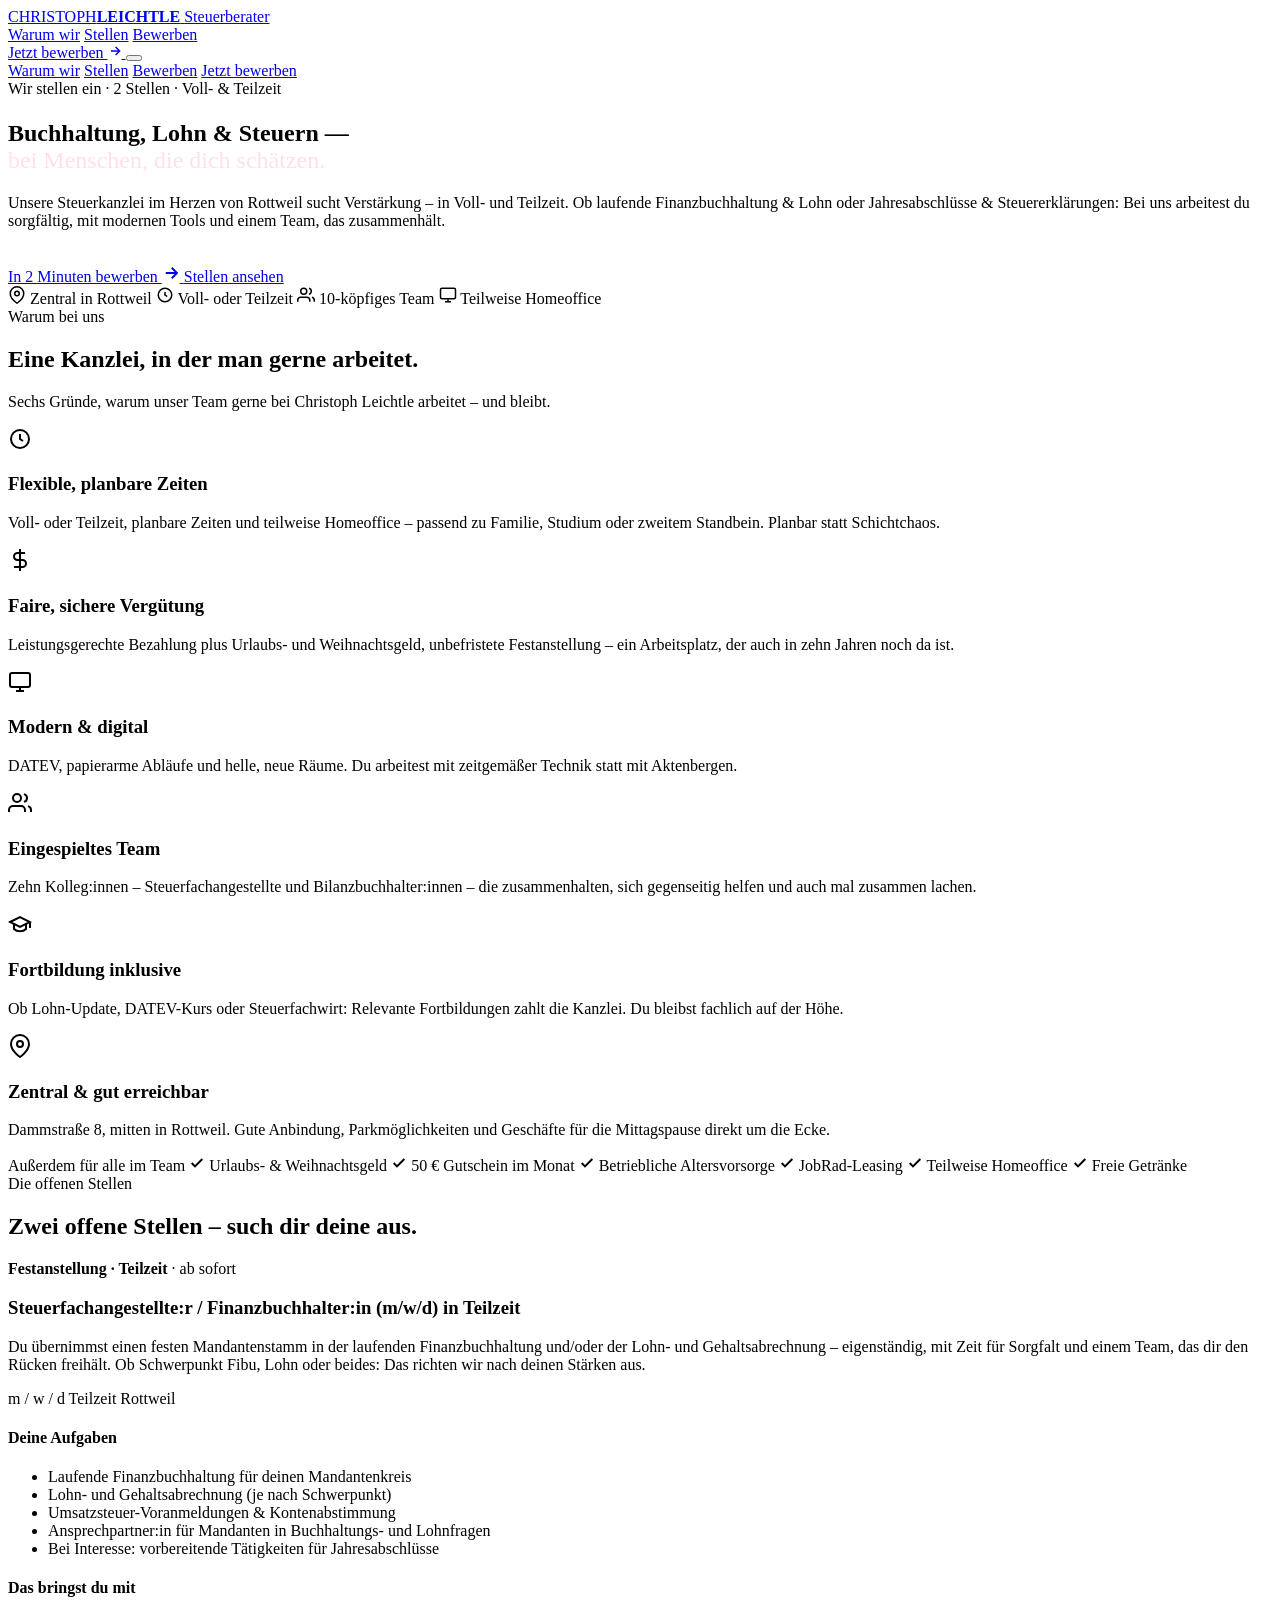
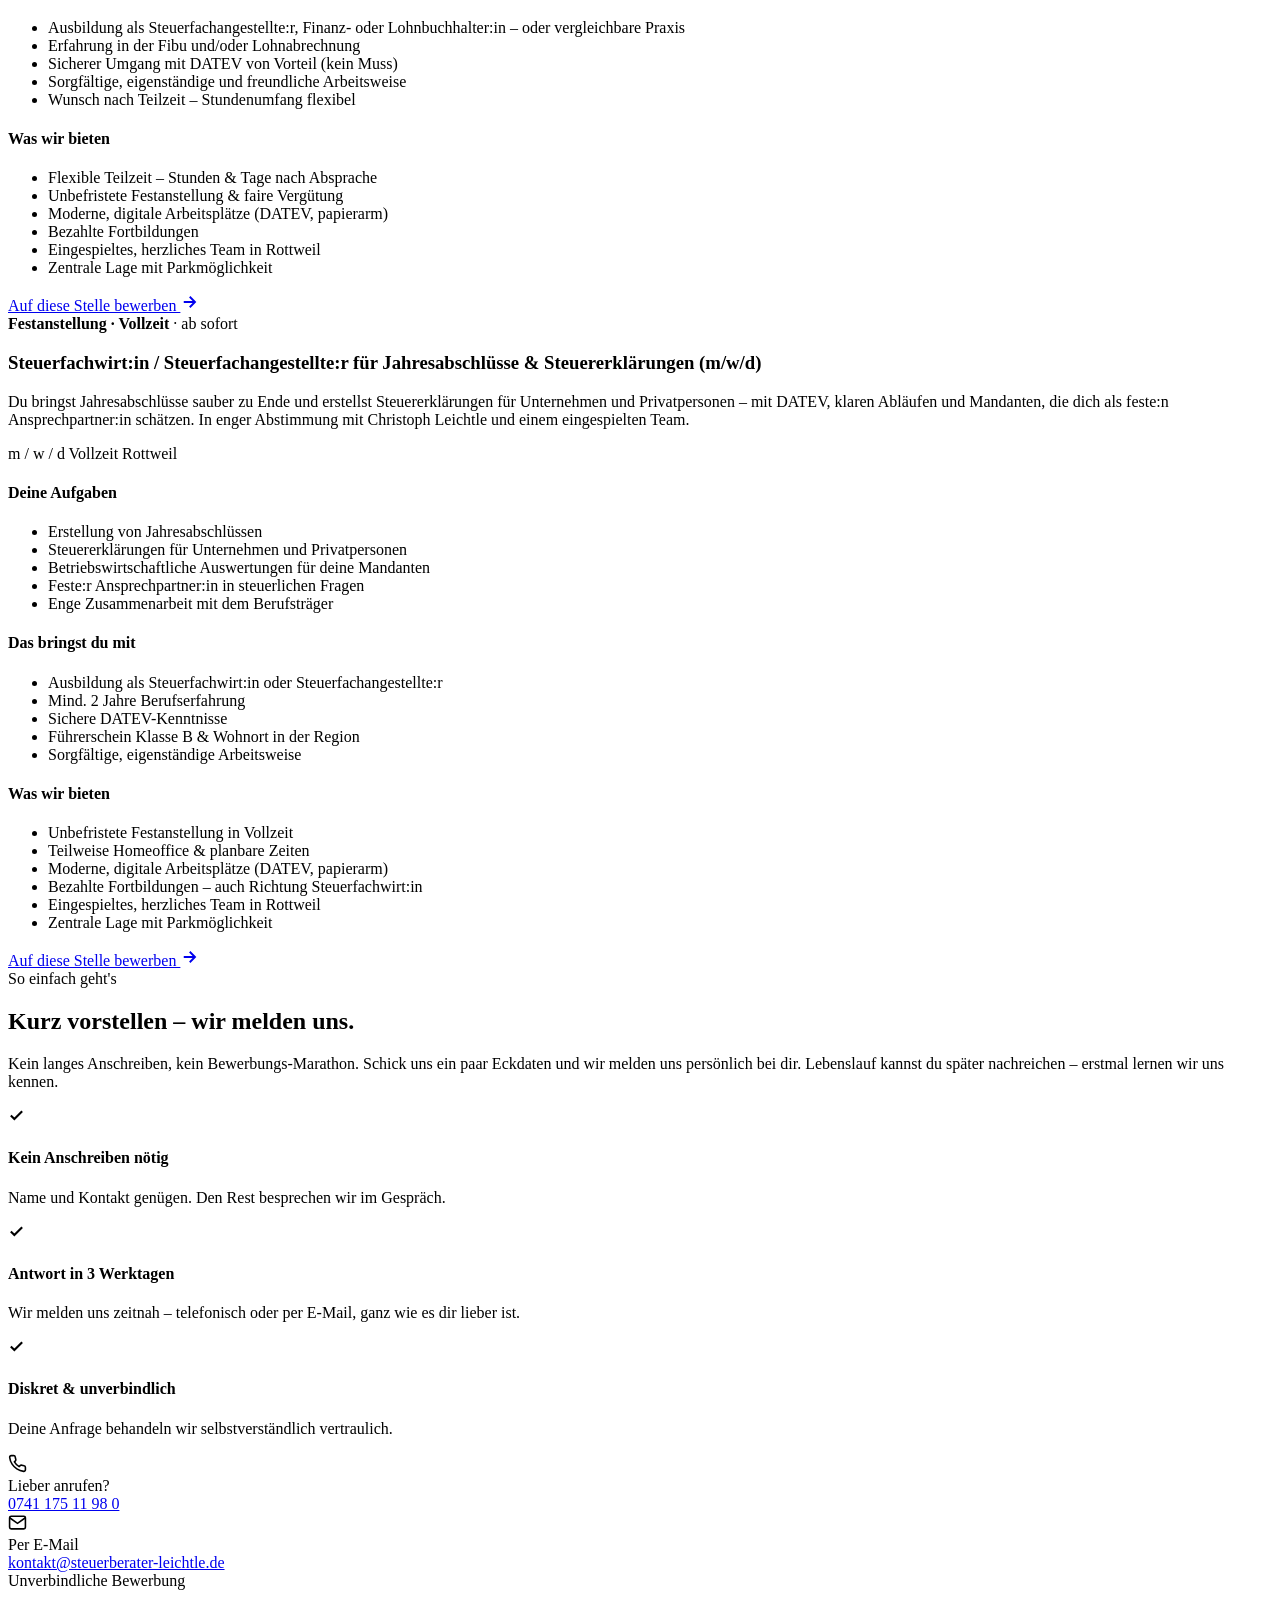
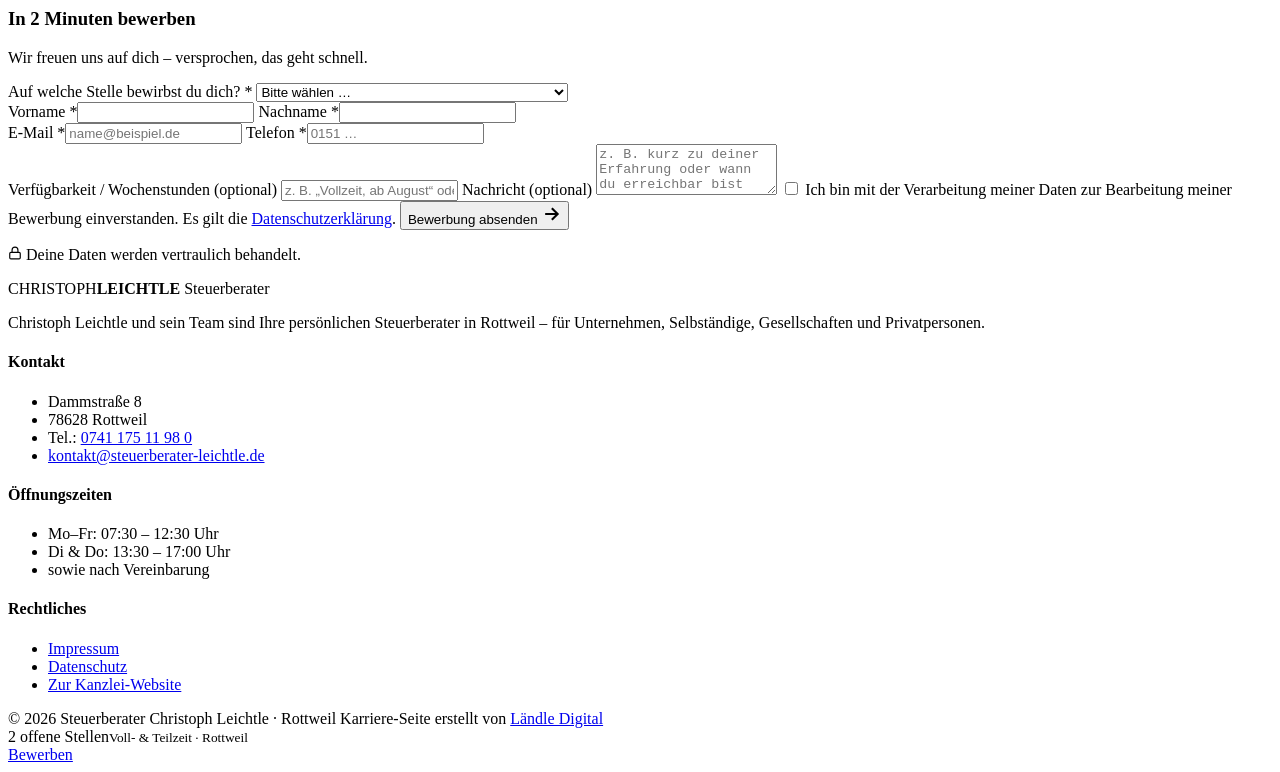
==== index.html @ 9c4b7408 "Add files via upload" ====
<!DOCTYPE html>
<html lang="de">
<head>
<meta charset="UTF-8" />
<meta name="viewport" content="width=device-width, initial-scale=1.0" />
<title>Karriere bei Steuerkanzlei Christoph Leichtle, Rottweil · 2 offene Stellen (m/w/d)</title>
<meta name="description" content="Steuerkanzlei Christoph Leichtle in Rottweil sucht Verstärkung: Finanzbuchhaltung &amp; Lohn (Teilzeit) sowie Steuerfachwirt:in für Jahresabschlüsse &amp; Steuererklärungen (Vollzeit). Modernes Team, faire Vergütung, teilweise Homeoffice. Jetzt in 2 Minuten bewerben." />
<!-- Paid-Traffic-Landingpage: nicht indexieren -->
<meta name="robots" content="noindex, follow" />

<!-- Social-Preview (für den Vorschau-Link in WhatsApp / Meta) -->
<meta property="og:type" content="website" />
<meta property="og:title" content="Karriere bei Steuerkanzlei Leichtle, Rottweil – 2 offene Stellen" />
<meta property="og:description" content="Buchhaltung & Lohn (Teilzeit) und Steuerfachwirt:in für Jahresabschlüsse & Steuererklärungen (Vollzeit). Modernes Team, faire Vergütung, teilw. Homeoffice." />
<meta property="og:image" content="assets/og.png" />
<meta name="twitter:card" content="summary_large_image" />

<link rel="preconnect" href="https://fonts.googleapis.com" />
<link rel="preconnect" href="https://fonts.gstatic.com" crossorigin />
<link href="https://fonts.googleapis.com/css2?family=Oswald:wght@300;400;500;600;700&family=Open+Sans:ital,wght@0,400;0,500;0,600;0,700;1,400&display=swap" rel="stylesheet" />
<link rel="stylesheet" href="css/style.css" />
<link rel="stylesheet" href="css/landing.css" />
</head>
<body data-tone="du">

<!-- ============================================================ TOPBAR ============================================================ -->
<header class="topbar">
  <div class="shell topbar__inner">
    <a href="#top" class="topbar__logo" aria-label="Steuerberater Christoph Leichtle – Startseite">
      <span class="wordmark">
        <span class="wordmark__name">CHRISTOPH<b>LEICHTLE</b></span>
        <span class="wordmark__sub">Steuerberater</span>
      </span>
    </a>
    <nav class="topbar__nav" aria-label="Hauptnavigation">
      <a href="#warum">Warum wir</a>
      <a href="#stellen">Stellen</a>
      <a href="#bewerbung">Bewerben</a>
    </nav>
    <a href="#bewerbung" class="btn btn--primary btn--sm topbar__cta">
      Jetzt bewerben
      <svg viewBox="0 0 24 24" width="14" height="14" fill="none" stroke="currentColor" stroke-width="2.5"><path d="M5 12h14M13 5l7 7-7 7"/></svg>
    </a>
    <button class="burger" id="burger" aria-label="Menü öffnen" aria-expanded="false"><span></span><span></span><span></span></button>
  </div>
  <div class="topbar__mobile" id="topbarMobile">
    <a href="#warum">Warum wir</a>
    <a href="#stellen">Stellen</a>
    <a href="#bewerbung">Bewerben</a>
    <a href="#bewerbung" class="btn btn--primary btn--block">Jetzt bewerben</a>
  </div>
</header>

<main id="top">

<!-- ============================================================ HERO ============================================================ -->
<section class="page-hero">
  <div class="shell page-hero__inner">
    <span class="pill"><span class="pill__dot"></span> Wir stellen ein · 2 Stellen · Voll- &amp; Teilzeit</span>
    <h1 style="margin-top:22px;">Buchhaltung, Lohn <span class="amp">&amp;</span> Steuern —<br/><em style="color:#ffe1e7; font-style:normal; font-weight:300;">bei Menschen, die dich schätzen.</em></h1>
    <p>
      Unsere Steuerkanzlei im Herzen von Rottweil sucht Verstärkung – in Voll- und Teilzeit.
      Ob laufende Finanzbuchhaltung &amp; Lohn oder Jahresabschlüsse &amp; Steuererklärungen:
      Bei uns arbeitest du sorgfältig, mit modernen Tools und einem Team, das zusammenhält.
    </p>
    <div class="hero__cta" style="justify-content:center; margin-top:34px;">
      <a href="#bewerbung" class="btn btn--primary btn--lg">
        In 2 Minuten bewerben
        <svg viewBox="0 0 24 24" width="18" height="18" fill="none" stroke="currentColor" stroke-width="2.5"><path d="M5 12h14M13 5l7 7-7 7"/></svg>
      </a>
      <a href="#stellen" class="btn btn--ghost btn--lg">Stellen ansehen</a>
    </div>

    <div class="trust-strip">
      <span class="trust-strip__item">
        <svg viewBox="0 0 24 24" width="18" height="18" fill="none" stroke="currentColor" stroke-width="2"><path d="M21 10c0 7-9 13-9 13s-9-6-9-13a9 9 0 0 1 18 0z"/><circle cx="12" cy="10" r="3"/></svg>
        Zentral in Rottweil
      </span>
      <span class="trust-strip__item">
        <svg viewBox="0 0 24 24" width="18" height="18" fill="none" stroke="currentColor" stroke-width="2"><path d="M12 8v4l3 2"/><circle cx="12" cy="12" r="9"/></svg>
        Voll- oder Teilzeit
      </span>
      <span class="trust-strip__item">
        <svg viewBox="0 0 24 24" width="18" height="18" fill="none" stroke="currentColor" stroke-width="2"><path d="M17 21v-2a4 4 0 0 0-4-4H5a4 4 0 0 0-4 4v2"/><circle cx="9" cy="7" r="4"/><path d="M23 21v-2a4 4 0 0 0-3-3.87M16 3.13a4 4 0 0 1 0 7.75"/></svg>
        10-köpfiges Team
      </span>
      <span class="trust-strip__item">
        <svg viewBox="0 0 24 24" width="18" height="18" fill="none" stroke="currentColor" stroke-width="2"><rect x="2" y="3" width="20" height="14" rx="2"/><path d="M8 21h8M12 17v4"/></svg>
        Teilweise Homeoffice
      </span>
    </div>
  </div>
</section>

<!-- ============================================================ WARUM BEI UNS ============================================================ -->
<section class="section section--soft" id="warum">
  <div class="shell">
    <div class="section-head">
      <span class="eyebrow eyebrow--center">Warum bei uns</span>
      <h2>Eine Kanzlei, in der man gerne arbeitet.</h2>
      <p>Sechs Gründe, warum unser Team gerne bei Christoph Leichtle arbeitet – und bleibt.</p>
    </div>

    <div class="benefits">
      <div class="benefit">
        <div class="benefit__icon"><svg viewBox="0 0 24 24" width="24" height="24" fill="none" stroke="currentColor" stroke-width="2"><circle cx="12" cy="12" r="9"/><path d="M12 7v5l3 2"/></svg></div>
        <h3>Flexible, planbare Zeiten</h3>
        <p>Voll- oder Teilzeit, planbare Zeiten und teilweise Homeoffice – passend zu Familie, Studium oder zweitem Standbein. Planbar statt Schichtchaos.</p>
      </div>
      <div class="benefit">
        <div class="benefit__icon"><svg viewBox="0 0 24 24" width="24" height="24" fill="none" stroke="currentColor" stroke-width="2"><path d="M12 1v22M17 5H9.5a3.5 3.5 0 0 0 0 7h5a3.5 3.5 0 0 1 0 7H6"/></svg></div>
        <h3>Faire, sichere Vergütung</h3>
        <p>Leistungsgerechte Bezahlung plus Urlaubs- und Weihnachtsgeld, unbefristete Festanstellung – ein Arbeitsplatz, der auch in zehn Jahren noch da ist.</p>
      </div>
      <div class="benefit">
        <div class="benefit__icon"><svg viewBox="0 0 24 24" width="24" height="24" fill="none" stroke="currentColor" stroke-width="2"><rect x="2" y="3" width="20" height="14" rx="2"/><path d="M8 21h8M12 17v4"/></svg></div>
        <h3>Modern <span class="amp">&amp;</span> digital</h3>
        <p>DATEV, papierarme Abläufe und helle, neue Räume. Du arbeitest mit zeitgemäßer Technik statt mit Aktenbergen.</p>
      </div>
      <div class="benefit">
        <div class="benefit__icon"><svg viewBox="0 0 24 24" width="24" height="24" fill="none" stroke="currentColor" stroke-width="2"><path d="M17 21v-2a4 4 0 0 0-4-4H5a4 4 0 0 0-4 4v2"/><circle cx="9" cy="7" r="4"/><path d="M23 21v-2a4 4 0 0 0-3-3.87M16 3.13a4 4 0 0 1 0 7.75"/></svg></div>
        <h3>Eingespieltes Team</h3>
        <p>Zehn Kolleg:innen – Steuerfachangestellte und Bilanzbuchhalter:innen – die zusammenhalten, sich gegenseitig helfen und auch mal zusammen lachen.</p>
      </div>
      <div class="benefit">
        <div class="benefit__icon"><svg viewBox="0 0 24 24" width="24" height="24" fill="none" stroke="currentColor" stroke-width="2"><path d="M22 10v6M2 10l10-5 10 5-10 5z"/><path d="M6 12v5c3 3 9 3 12 0v-5"/></svg></div>
        <h3>Fortbildung inklusive</h3>
        <p>Ob Lohn-Update, DATEV-Kurs oder Steuerfachwirt: Relevante Fortbildungen zahlt die Kanzlei. Du bleibst fachlich auf der Höhe.</p>
      </div>
      <div class="benefit">
        <div class="benefit__icon"><svg viewBox="0 0 24 24" width="24" height="24" fill="none" stroke="currentColor" stroke-width="2"><path d="M21 10c0 7-9 13-9 13s-9-6-9-13a9 9 0 0 1 18 0z"/><circle cx="12" cy="10" r="3"/></svg></div>
        <h3>Zentral <span class="amp">&amp;</span> gut erreichbar</h3>
        <p>Dammstraße 8, mitten in Rottweil. Gute Anbindung, Parkmöglichkeiten und Geschäfte für die Mittagspause direkt um die Ecke.</p>
      </div>
    </div>

    <div class="perks">
      <span class="perks__title">Außerdem für alle im Team</span>
      <span class="perk"><svg viewBox="0 0 24 24" width="16" height="16" fill="none" stroke="currentColor" stroke-width="3"><path d="M20 6 9 17l-5-5"/></svg> Urlaubs- &amp; Weihnachtsgeld</span>
      <span class="perk"><svg viewBox="0 0 24 24" width="16" height="16" fill="none" stroke="currentColor" stroke-width="3"><path d="M20 6 9 17l-5-5"/></svg> 50 € Gutschein im Monat</span>
      <span class="perk"><svg viewBox="0 0 24 24" width="16" height="16" fill="none" stroke="currentColor" stroke-width="3"><path d="M20 6 9 17l-5-5"/></svg> Betriebliche Altersvorsorge</span>
      <span class="perk"><svg viewBox="0 0 24 24" width="16" height="16" fill="none" stroke="currentColor" stroke-width="3"><path d="M20 6 9 17l-5-5"/></svg> JobRad-Leasing</span>
      <span class="perk"><svg viewBox="0 0 24 24" width="16" height="16" fill="none" stroke="currentColor" stroke-width="3"><path d="M20 6 9 17l-5-5"/></svg> Teilweise Homeoffice</span>
      <span class="perk"><svg viewBox="0 0 24 24" width="16" height="16" fill="none" stroke="currentColor" stroke-width="3"><path d="M20 6 9 17l-5-5"/></svg> Freie Getränke</span>
    </div>
  </div>
</section>

<!-- ============================================================ DIE STELLEN ============================================================ -->
<section class="section" id="stellen">
  <div class="shell">
    <div class="section-head">
      <span class="eyebrow eyebrow--center">Die offenen Stellen</span>
      <h2>Zwei offene Stellen – such dir deine aus.</h2>
    </div>

    <!-- Stelle 1: Teilzeit Buchhaltung / Lohn -->
    <article class="job-detail" id="stelle-buchhaltung">
      <div class="job-detail__head">
        <div>
          <span class="job-detail__type"><strong>Festanstellung · Teilzeit</strong> · ab sofort</span>
          <h3>Steuerfachangestellte:r / Finanzbuchhalter:in (m/w/d) in Teilzeit</h3>
          <p class="job-detail__lead">
            Du übernimmst einen festen Mandantenstamm in der laufenden Finanzbuchhaltung
            und/oder der Lohn- und Gehaltsabrechnung – eigenständig, mit Zeit für Sorgfalt
            und einem Team, das dir den Rücken freihält. Ob Schwerpunkt Fibu, Lohn oder
            beides: Das richten wir nach deinen Stärken aus.
          </p>
        </div>
        <div class="job-detail__meta">
          <span class="job-detail__tag">m / w / d</span>
          <span class="job-detail__tag">Teilzeit</span>
          <span class="job-detail__tag">Rottweil</span>
        </div>
      </div>

      <div class="job-detail__grid">
        <div class="job-detail__col">
          <h4>Deine Aufgaben</h4>
          <ul class="job-detail__list">
            <li>Laufende Finanzbuchhaltung für deinen Mandantenkreis</li>
            <li>Lohn- und Gehaltsabrechnung (je nach Schwerpunkt)</li>
            <li>Umsatzsteuer-Voranmeldungen &amp; Kontenabstimmung</li>
            <li>Ansprechpartner:in für Mandanten in Buchhaltungs- und Lohnfragen</li>
            <li>Bei Interesse: vorbereitende Tätigkeiten für Jahresabschlüsse</li>
          </ul>
        </div>
        <div class="job-detail__col">
          <h4>Das bringst du mit</h4>
          <ul class="job-detail__list">
            <li>Ausbildung als Steuerfachangestellte:r, Finanz- oder Lohnbuchhalter:in – oder vergleichbare Praxis</li>
            <li>Erfahrung in der Fibu und/oder Lohnabrechnung</li>
            <li>Sicherer Umgang mit DATEV von Vorteil (kein Muss)</li>
            <li>Sorgfältige, eigenständige und freundliche Arbeitsweise</li>
            <li>Wunsch nach Teilzeit – Stundenumfang flexibel</li>
          </ul>
        </div>
        <div class="job-detail__col">
          <h4>Was wir bieten</h4>
          <ul class="job-detail__list">
            <li>Flexible Teilzeit – Stunden &amp; Tage nach Absprache</li>
            <li>Unbefristete Festanstellung &amp; faire Vergütung</li>
            <li>Moderne, digitale Arbeitsplätze (DATEV, papierarm)</li>
            <li>Bezahlte Fortbildungen</li>
            <li>Eingespieltes, herzliches Team in Rottweil</li>
            <li>Zentrale Lage mit Parkmöglichkeit</li>
          </ul>
        </div>
      </div>

      <a href="#bewerbung" class="btn btn--primary btn--lg job-detail__cta" data-prefill-stelle="Finanzbuchhaltung &amp; Lohn (Teilzeit)">
        Auf diese Stelle bewerben
        <svg viewBox="0 0 24 24" width="18" height="18" fill="none" stroke="currentColor" stroke-width="2.5"><path d="M5 12h14M13 5l7 7-7 7"/></svg>
      </a>
    </article>

    <!-- Stelle 2: Vollzeit Jahresabschlüsse / Steuererklärungen -->
    <article class="job-detail" id="stelle-steuerfachwirt">
      <div class="job-detail__head">
        <div>
          <span class="job-detail__type"><strong>Festanstellung · Vollzeit</strong> · ab sofort</span>
          <h3>Steuerfachwirt:in / Steuerfachangestellte:r für Jahresabschlüsse <span class="amp">&amp;</span> Steuererklärungen (m/w/d)</h3>
          <p class="job-detail__lead">
            Du bringst Jahresabschlüsse sauber zu Ende und erstellst Steuererklärungen für
            Unternehmen und Privatpersonen – mit DATEV, klaren Abläufen und Mandanten, die
            dich als feste:n Ansprechpartner:in schätzen. In enger Abstimmung mit Christoph
            Leichtle und einem eingespielten Team.
          </p>
        </div>
        <div class="job-detail__meta">
          <span class="job-detail__tag">m / w / d</span>
          <span class="job-detail__tag">Vollzeit</span>
          <span class="job-detail__tag">Rottweil</span>
        </div>
      </div>

      <div class="job-detail__grid">
        <div class="job-detail__col">
          <h4>Deine Aufgaben</h4>
          <ul class="job-detail__list">
            <li>Erstellung von Jahresabschlüssen</li>
            <li>Steuererklärungen für Unternehmen und Privatpersonen</li>
            <li>Betriebswirtschaftliche Auswertungen für deine Mandanten</li>
            <li>Feste:r Ansprechpartner:in in steuerlichen Fragen</li>
            <li>Enge Zusammenarbeit mit dem Berufsträger</li>
          </ul>
        </div>
        <div class="job-detail__col">
          <h4>Das bringst du mit</h4>
          <ul class="job-detail__list">
            <li>Ausbildung als Steuerfachwirt:in oder Steuerfachangestellte:r</li>
            <li>Mind. 2 Jahre Berufserfahrung</li>
            <li>Sichere DATEV-Kenntnisse</li>
            <li>Führerschein Klasse B &amp; Wohnort in der Region</li>
            <li>Sorgfältige, eigenständige Arbeitsweise</li>
          </ul>
        </div>
        <div class="job-detail__col">
          <h4>Was wir bieten</h4>
          <ul class="job-detail__list">
            <li>Unbefristete Festanstellung in Vollzeit</li>
            <li>Teilweise Homeoffice &amp; planbare Zeiten</li>
            <li>Moderne, digitale Arbeitsplätze (DATEV, papierarm)</li>
            <li>Bezahlte Fortbildungen – auch Richtung Steuerfachwirt:in</li>
            <li>Eingespieltes, herzliches Team in Rottweil</li>
            <li>Zentrale Lage mit Parkmöglichkeit</li>
          </ul>
        </div>
      </div>

      <a href="#bewerbung" class="btn btn--primary btn--lg job-detail__cta" data-prefill-stelle="Jahresabschlüsse &amp; Steuererklärungen (Vollzeit)">
        Auf diese Stelle bewerben
        <svg viewBox="0 0 24 24" width="18" height="18" fill="none" stroke="currentColor" stroke-width="2.5"><path d="M5 12h14M13 5l7 7-7 7"/></svg>
      </a>
    </article>
  </div>
</section>

<!-- ============================================================ BEWERBUNG ============================================================ -->
<section class="section section--soft" id="bewerbung">
  <div class="shell">
    <div class="appform-wrap">

      <!-- Intro / Reassurance -->
      <div class="appform-intro">
        <span class="eyebrow">So einfach geht's</span>
        <h2>Kurz vorstellen – wir melden uns.</h2>
        <p>
          Kein langes Anschreiben, kein Bewerbungs-Marathon. Schick uns ein paar Eckdaten
          und wir melden uns persönlich bei dir. Lebenslauf kannst du später nachreichen –
          erstmal lernen wir uns kennen.
        </p>

        <div class="appform-points">
          <div class="appform-point">
            <span class="appform-point__check"><svg viewBox="0 0 24 24" width="17" height="17" fill="none" stroke="currentColor" stroke-width="3"><path d="M20 6 9 17l-5-5"/></svg></span>
            <div><h4>Kein Anschreiben nötig</h4><p>Name und Kontakt genügen. Den Rest besprechen wir im Gespräch.</p></div>
          </div>
          <div class="appform-point">
            <span class="appform-point__check"><svg viewBox="0 0 24 24" width="17" height="17" fill="none" stroke="currentColor" stroke-width="3"><path d="M20 6 9 17l-5-5"/></svg></span>
            <div><h4>Antwort in 3 Werktagen</h4><p>Wir melden uns zeitnah – telefonisch oder per E-Mail, ganz wie es dir lieber ist.</p></div>
          </div>
          <div class="appform-point">
            <span class="appform-point__check"><svg viewBox="0 0 24 24" width="17" height="17" fill="none" stroke="currentColor" stroke-width="3"><path d="M20 6 9 17l-5-5"/></svg></span>
            <div><h4>Diskret &amp; unverbindlich</h4><p>Deine Anfrage behandeln wir selbstverständlich vertraulich.</p></div>
          </div>
        </div>

        <div class="appform-alt">
          <div class="appform-alt__item">
            <span class="appform-alt__icon"><svg viewBox="0 0 24 24" width="19" height="19" fill="none" stroke="currentColor" stroke-width="2"><path d="M22 16.92v3a2 2 0 0 1-2.18 2 19.79 19.79 0 0 1-8.63-3.07 19.5 19.5 0 0 1-6-6 19.79 19.79 0 0 1-3.07-8.67A2 2 0 0 1 4.11 2h3a2 2 0 0 1 2 1.72 12.84 12.84 0 0 0 .7 2.81 2 2 0 0 1-.45 2.11L8.09 9.91a16 16 0 0 0 6 6l1.27-1.27a2 2 0 0 1 2.11-.45 12.84 12.84 0 0 0 2.81.7A2 2 0 0 1 22 16.92z"/></svg></span>
            <div><div class="appform-alt__label">Lieber anrufen?</div><div class="appform-alt__value"><a href="tel:+4974117511980">0741 175 11 98 0</a></div></div>
          </div>
          <div class="appform-alt__item">
            <span class="appform-alt__icon"><svg viewBox="0 0 24 24" width="19" height="19" fill="none" stroke="currentColor" stroke-width="2"><path d="M4 4h16c1.1 0 2 .9 2 2v12c0 1.1-.9 2-2 2H4c-1.1 0-2-.9-2-2V6c0-1.1.9-2 2-2z"/><polyline points="22,6 12,13 2,6"/></svg></span>
            <div><div class="appform-alt__label">Per E-Mail</div><div class="appform-alt__value"><a href="mailto:kontakt@steuerberater-leichtle.de?subject=Bewerbung%20Steuerkanzlei%20Leichtle">kontakt@steuerberater-leichtle.de</a></div></div>
          </div>
        </div>
      </div>

      <!-- Formular -->
      <form class="appform" id="bewerbungForm" novalidate>
        <input type="hidden" name="subject" value="Neue Bewerbung – Steuerkanzlei Leichtle (Karriere-Landingpage)" />
        <input type="hidden" name="from_name" value="Karriere-Landingpage Steuerberater Leichtle" />
        <input type="checkbox" name="botcheck" style="display:none" tabindex="-1" autocomplete="off" />

        <span class="appform__badge"><span class="badge__dot"></span> Unverbindliche Bewerbung</span>
        <h3 class="appform__title">In 2 Minuten bewerben</h3>
        <p class="appform__sub">Wir freuen uns auf dich – versprochen, das geht schnell.</p>

        <label class="field">
          <span>Auf welche Stelle bewirbst du dich? *</span>
          <select name="stelle" required>
            <option value="" selected disabled>Bitte wählen …</option>
            <option value="Finanzbuchhaltung &amp; Lohn (Teilzeit)">Finanzbuchhaltung &amp; Lohn – Teilzeit</option>
            <option value="Jahresabschlüsse &amp; Steuererklärungen (Vollzeit)">Jahresabschlüsse &amp; Steuererklärungen – Vollzeit</option>
            <option value="Beide / noch unsicher">Beide / noch unsicher</option>
          </select>
        </label>

        <div class="appform__row">
          <label class="field"><span>Vorname *</span><input type="text" name="vorname" required autocomplete="given-name" /></label>
          <label class="field"><span>Nachname *</span><input type="text" name="nachname" required autocomplete="family-name" /></label>
        </div>

        <div class="appform__row">
          <label class="field"><span>E-Mail *</span><input type="email" name="email" required autocomplete="email" placeholder="name@beispiel.de" /></label>
          <label class="field"><span>Telefon *</span><input type="tel" name="telefon" required autocomplete="tel" placeholder="0151 …" /></label>
        </div>

        <label class="field">
          <span>Verfügbarkeit / Wochenstunden (optional)</span>
          <input type="text" name="verfuegbarkeit" placeholder="z. B. „Vollzeit, ab August“ oder „Teilzeit, ca. 25 Std“" />
        </label>

        <label class="field">
          <span>Nachricht (optional)</span>
          <textarea name="nachricht" rows="3" placeholder="z. B. kurz zu deiner Erfahrung oder wann du erreichbar bist"></textarea>
        </label>

        <label class="consent">
          <input type="checkbox" name="datenschutz" required />
          <span>Ich bin mit der Verarbeitung meiner Daten zur Bearbeitung meiner Bewerbung einverstanden. Es gilt die <a href="https://www.steuerberater-leichtle.de/datenschutz" target="_blank" rel="noopener">Datenschutzerklärung</a>.</span>
        </label>

        <button type="submit" class="btn btn--primary btn--lg btn--block">
          Bewerbung absenden
          <svg viewBox="0 0 24 24" width="20" height="20" fill="none" stroke="currentColor" stroke-width="2.5"><path d="M5 12h14M13 5l7 7-7 7"/></svg>
        </button>
        <p class="appform__note">
          <svg viewBox="0 0 24 24" width="14" height="14" fill="none" stroke="currentColor" stroke-width="2"><rect x="3" y="11" width="18" height="11" rx="2"/><path d="M7 11V7a5 5 0 0 1 10 0v4"/></svg>
          Deine Daten werden vertraulich behandelt.
        </p>
      </form>

    </div>
  </div>
</section>

</main>

<!-- ============================================================ FOOTER ============================================================ -->
<footer class="footer">
  <div class="shell">
    <div class="footer__grid">
      <div class="footer__brand">
        <span class="wordmark">
          <span class="wordmark__name">CHRISTOPH<b>LEICHTLE</b></span>
          <span class="wordmark__sub">Steuerberater</span>
        </span>
        <p>
          Christoph Leichtle und sein Team sind Ihre persönlichen Steuerberater in Rottweil –
          für Unternehmen, Selbständige, Gesellschaften und Privatpersonen.
        </p>
      </div>
      <div>
        <h4>Kontakt</h4>
        <ul>
          <li>Dammstraße 8</li>
          <li>78628 Rottweil</li>
          <li>Tel.: <a href="tel:+4974117511980">0741 175 11 98 0</a></li>
          <li><a href="mailto:kontakt@steuerberater-leichtle.de">kontakt@steuerberater-leichtle.de</a></li>
        </ul>
      </div>
      <div>
        <h4>Öffnungszeiten</h4>
        <ul>
          <li>Mo–Fr: 07:30 – 12:30 Uhr</li>
          <li>Di &amp; Do: 13:30 – 17:00 Uhr</li>
          <li>sowie nach Vereinbarung</li>
        </ul>
      </div>
      <div>
        <h4>Rechtliches</h4>
        <ul>
          <li><a href="https://www.steuerberater-leichtle.de/impressum" target="_blank" rel="noopener">Impressum</a></li>
          <li><a href="https://www.steuerberater-leichtle.de/datenschutz" target="_blank" rel="noopener">Datenschutz</a></li>
          <li><a href="https://www.steuerberater-leichtle.de" target="_blank" rel="noopener">Zur Kanzlei-Website</a></li>
        </ul>
      </div>
    </div>
    <div class="footer__bottom">
      <span>© <span id="year">2026</span> Steuerberater Christoph Leichtle · Rottweil</span>
      <span>Karriere-Seite erstellt von <a href="../../index.html">Ländle Digital</a></span>
    </div>
  </div>
</footer>

<!-- ============================================================ STICKY APPLY-BAR (mobil) ============================================================ -->
<div class="apply-bar">
  <div class="apply-bar__text">2 offene Stellen<small>Voll- &amp; Teilzeit · Rottweil</small></div>
  <a href="#bewerbung" class="btn btn--primary btn--sm">Bewerben</a>
</div>

<script>
  /* Mobile-Menü */
  const burger = document.getElementById('burger');
  const mobile = document.getElementById('topbarMobile');
  burger?.addEventListener('click', () => {
    const open = mobile.classList.toggle('is-open');
    burger.classList.toggle('is-open', open);
    burger.setAttribute('aria-expanded', open ? 'true' : 'false');
  });
  mobile?.querySelectorAll('a').forEach(a => a.addEventListener('click', () => {
    mobile.classList.remove('is-open'); burger.classList.remove('is-open');
    burger.setAttribute('aria-expanded', 'false');
  }));
  const y = document.getElementById('year'); if (y) y.textContent = new Date().getFullYear();

  /* Stellen-Vorauswahl: Klick auf „Auf diese Stelle bewerben" setzt das Dropdown vor */
  document.querySelectorAll('[data-prefill-stelle]').forEach(el => {
    el.addEventListener('click', () => {
      const sel = document.querySelector('#bewerbungForm select[name="stelle"]');
      if (!sel) return;
      const v = el.getAttribute('data-prefill-stelle');
      if ([...sel.options].some(o => o.value === v)) sel.value = v;
    });
  });

  /* Bewerbungsformular – Versand über Web3Forms (Empfänger im Web3Forms-Dashboard konfiguriert) */
  const WEB3FORMS_ACCESS_KEY = '2df05c94-c19f-46ed-a4c2-ea64cf4aa302';
  const form = document.getElementById('bewerbungForm');
  if (form) {
    form.addEventListener('submit', async (e) => {
      e.preventDefault();
      if (!form.checkValidity()) { form.reportValidity(); return; }
      const fd = new FormData(form);
      const data = Object.fromEntries(fd.entries());
      const btn = form.querySelector('button[type="submit"]');
      const original = btn.innerHTML;
      btn.disabled = true; btn.innerHTML = 'Wird gesendet …';
      fd.append('access_key', WEB3FORMS_ACCESS_KEY);
      fd.append('source', location.href);
      try {
        const res = await fetch('https://api.web3forms.com/submit', {
          method: 'POST', headers: { Accept: 'application/json' }, body: fd
        });
        const json = await res.json().catch(() => ({}));
        if (!res.ok || json.success === false) throw new Error(json.message || 'Submit failed');
        form.innerHTML = `
          <div class="appform__success">
            <div class="appform__success-icon">✓</div>
            <h3>Danke, ${escapeHtml(data.vorname)}!</h3>
            <p>Deine Bewerbung ist bei uns angekommen. Wir melden uns innerhalb von 3 Werktagen bei dir – unter <b>${escapeHtml(data.email)}</b> oder telefonisch.</p>
          </div>`;
        form.scrollIntoView({ behavior: 'smooth', block: 'center' });
      } catch (err) {
        btn.disabled = false; btn.innerHTML = original;
        alert('Beim Senden ist etwas schiefgegangen. Bitte ruf uns kurz an unter 0741 175 11 98 0 oder schreib an kontakt@steuerberater-leichtle.de.');
      }
    });
  }
  function escapeHtml(s){return String(s||'').replace(/[&<>"']/g,c=>({'&':'&amp;','<':'&lt;','>':'&gt;','"':'&quot;',"'":'&#39;'}[c]));}
</script>
</body>
</html>
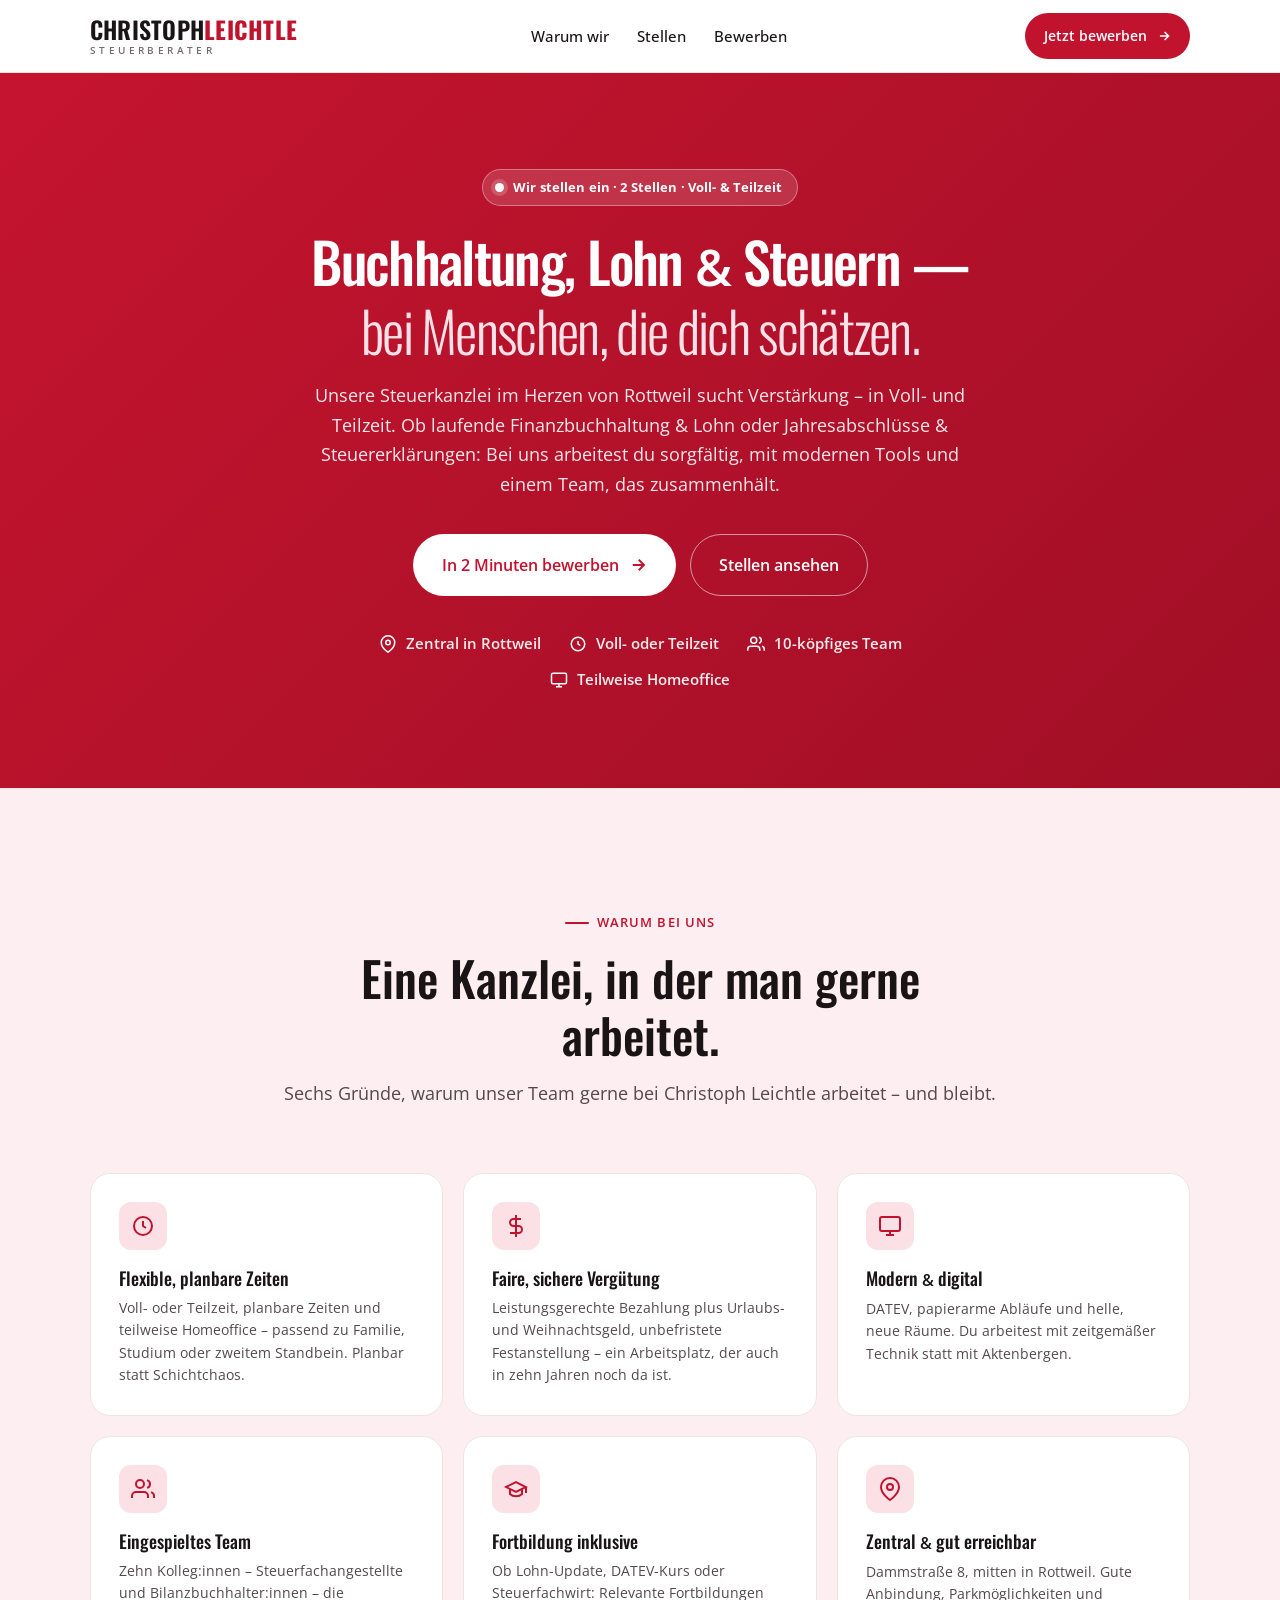
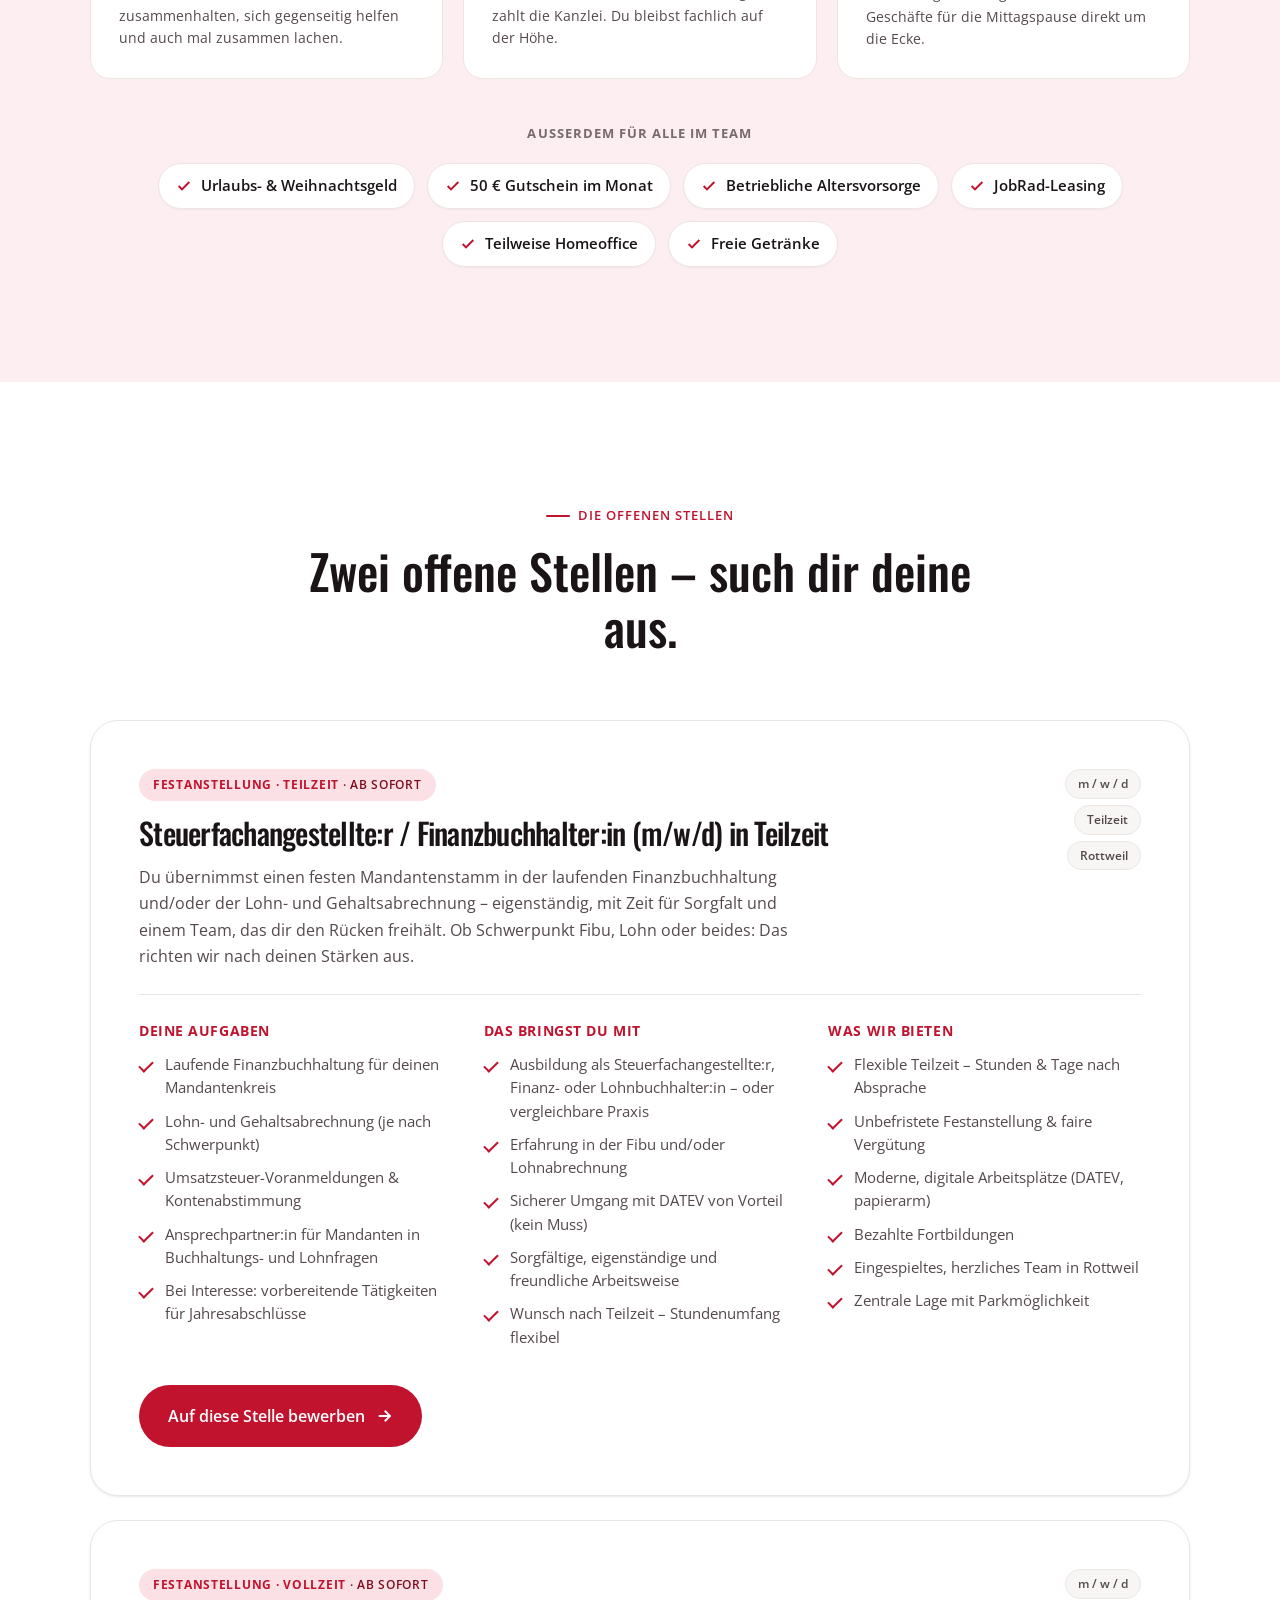
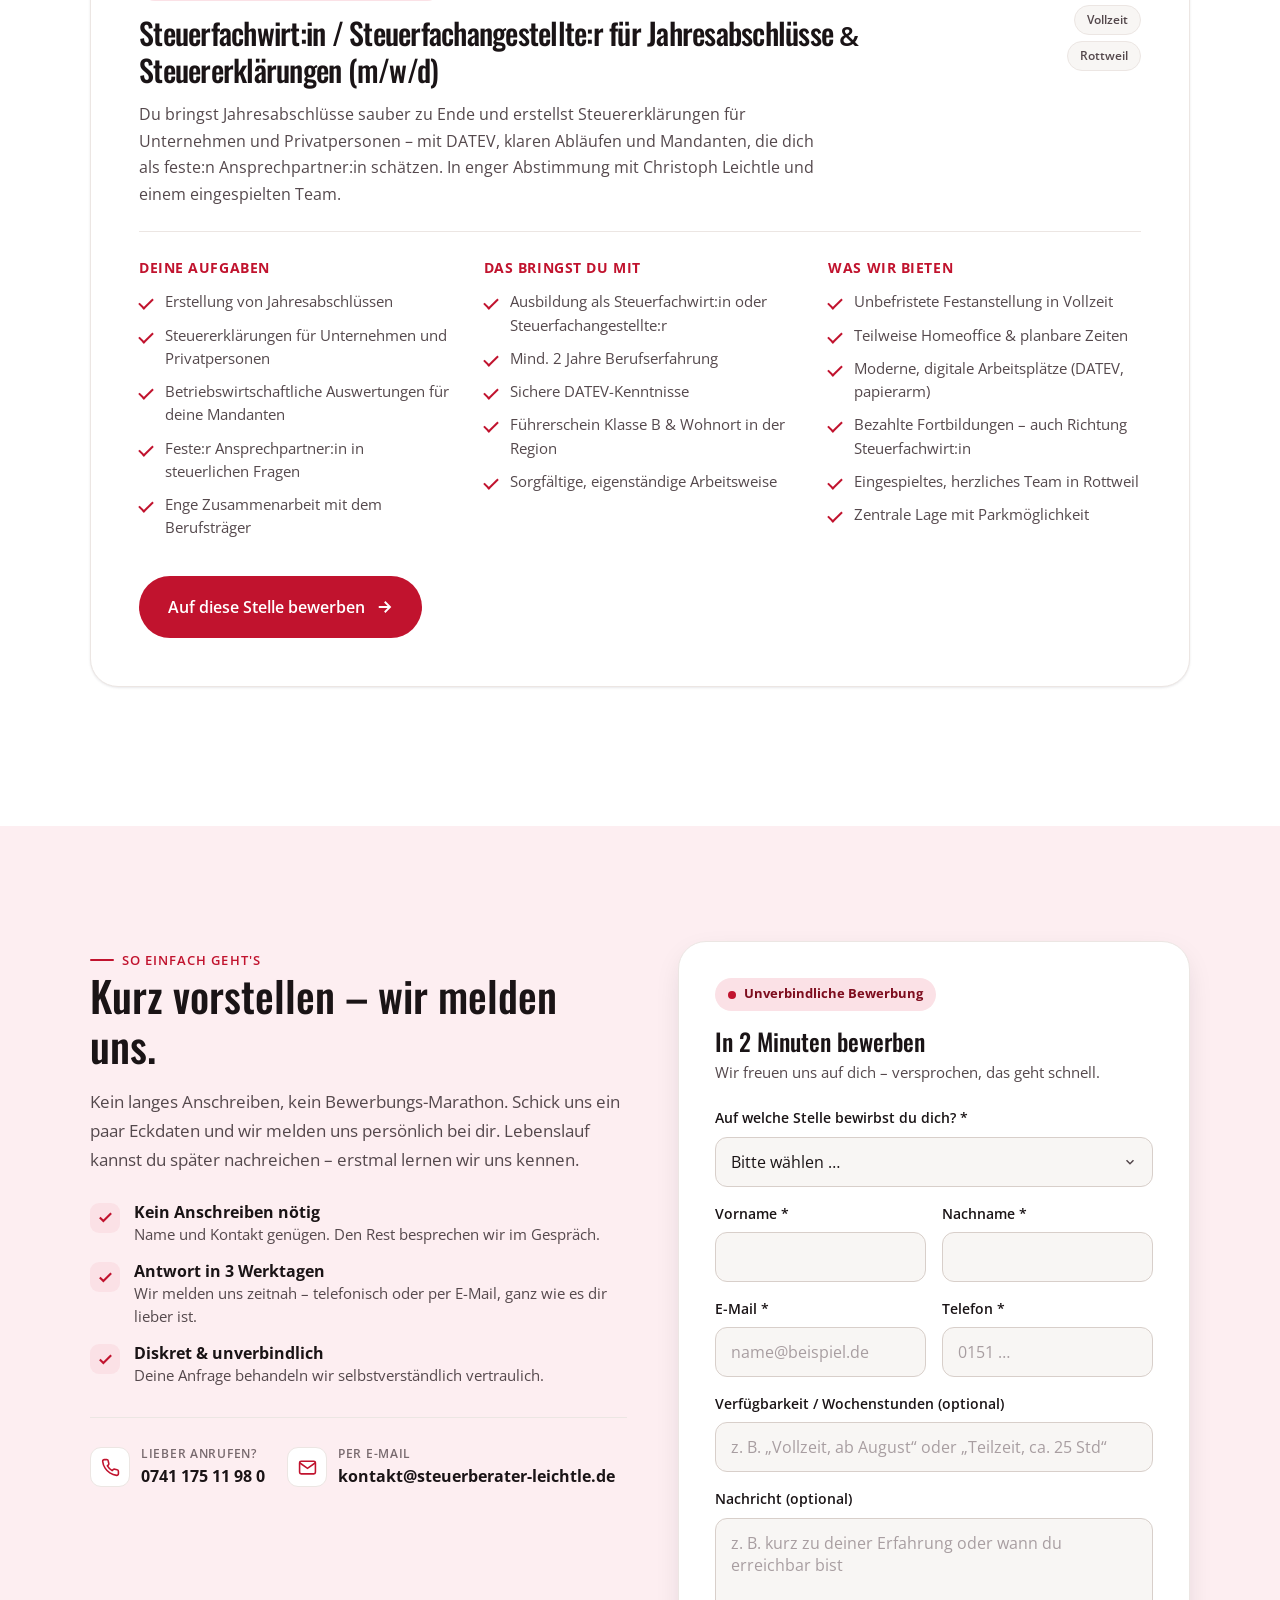
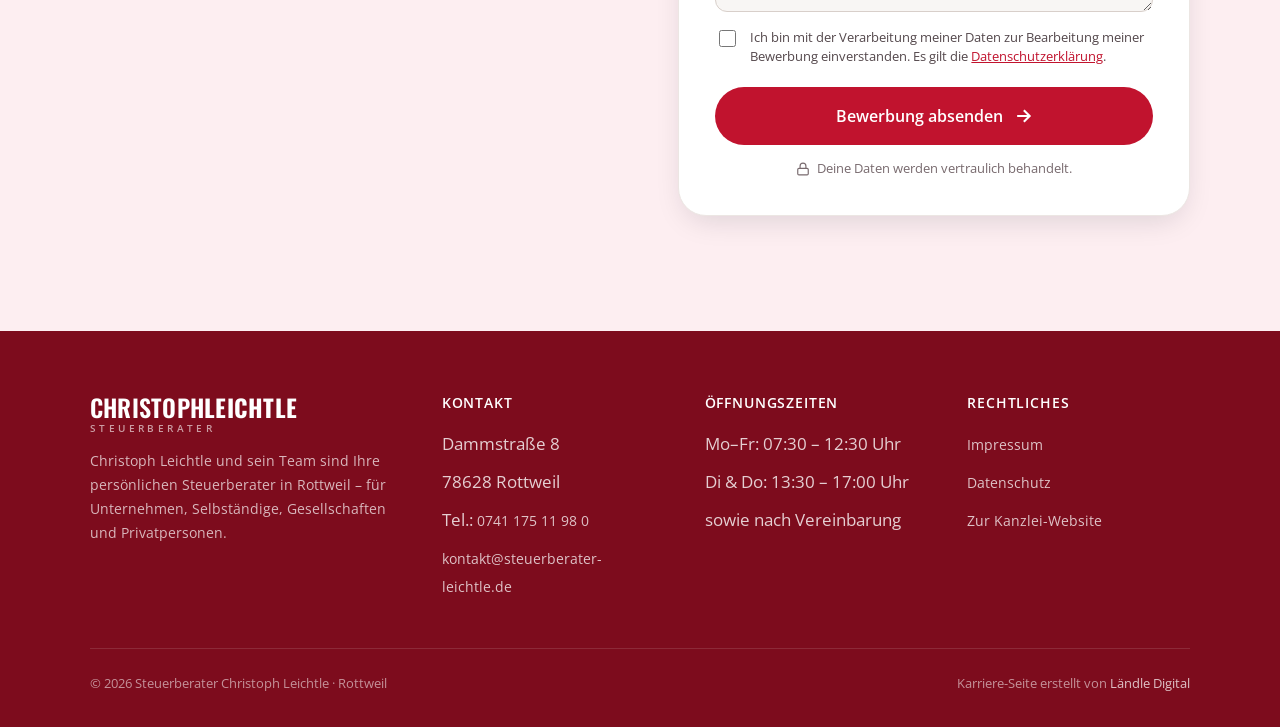
==== commit 9d31b255: "Add files via upload" ====
--- a/index.html
+++ b/index.html
@@ -15,12 +15,2416 @@
 <meta property="og:image" content="assets/og.png" />
 <meta name="twitter:card" content="summary_large_image" />
 
-<link rel="preconnect" href="https://fonts.googleapis.com" />
-<link rel="preconnect" href="https://fonts.gstatic.com" crossorigin />
-<link href="https://fonts.googleapis.com/css2?family=Oswald:wght@300;400;500;600;700&family=Open+Sans:ital,wght@0,400;0,500;0,600;0,700;1,400&display=swap" rel="stylesheet" />
-<link rel="stylesheet" href="css/style.css" />
-<link rel="stylesheet" href="css/landing.css" />
-</head>
+
+
+
+<style>
+/* style.css (inline) */
+/* ==========================================================================
+   Steuerkanzlei Christoph Leichtle – Karriere-Landingpage Stylesheet
+   CI-Crimson, professionell · Basis: Ländle-Digital Kunden-Template
+   ========================================================================== */
+
+:root {
+  /* Color tokens – CI Steuerberater Leichtle (Crimson) */
+  --bg: #ffffff;
+  --surface: #f8f6f4;
+  --surface-soft: #fdf2f4;
+  --surface-mute: #f3f1ef;
+  --primary: #c1132e;
+  --primary-hover: #a00f26;
+  --primary-soft: #fbe1e6;
+  --primary-deep: #7d0c1d;
+  --accent: #d6263f;
+  --text: #1a1416;
+  --text-muted: #54484c;
+  --text-soft: #786a6e;
+  --border: #ece6e3;
+  --border-strong: #d8cfca;
+  --danger: #dc2626;
+  --success: #16a34a;
+
+  /* Typography */
+  --font-display: "Oswald", "Arial Narrow", system-ui, sans-serif;
+  --font-body: "Open Sans", -apple-system, BlinkMacSystemFont, "Segoe UI", Arial, sans-serif;
+
+  /* Shape */
+  --radius-sm: 8px;
+  --radius: 12px;
+  --radius-lg: 20px;
+  --radius-xl: 28px;
+  --radius-pill: 999px;
+
+  /* Shadow */
+  --shadow-xs: 0 1px 2px rgba(15, 23, 42, .04);
+  --shadow-sm: 0 1px 2px rgba(15, 23, 42, .04), 0 1px 3px rgba(15, 23, 42, .06);
+  --shadow-md: 0 4px 6px -1px rgba(15, 23, 42, .05), 0 10px 20px -8px rgba(15, 23, 42, .1);
+  --shadow-lg: 0 10px 30px -8px rgba(15, 23, 42, .15);
+  --shadow-glow: 0 20px 40px -16px rgba(193, 19, 46, .28);
+
+  /* Layout */
+  --maxw: 1180px;
+  --gutter: clamp(20px, 4vw, 40px);
+}
+
+/* Reset --------------------------------------------------------------- */
+*, *::before, *::after { box-sizing: border-box; }
+html { scroll-behavior: smooth; -webkit-text-size-adjust: 100%; }
+body {
+  margin: 0;
+  font-family: var(--font-body);
+  font-size: 17px;
+  line-height: 1.65;
+  color: var(--text);
+  background: var(--bg);
+  -webkit-font-smoothing: antialiased;
+  -moz-osx-font-smoothing: grayscale;
+}
+img, svg, video { display: block; max-width: 100%; height: auto; }
+a { color: var(--primary); text-decoration: none; transition: color .15s ease; }
+a:hover { color: var(--primary-hover); }
+button { font-family: inherit; cursor: pointer; }
+h1, h2, h3, h4 {
+  font-family: var(--font-display);
+  font-weight: 500;
+  letter-spacing: 0;
+  line-height: 1.18;
+  color: var(--text);
+  margin: 0;
+}
+p { margin: 0; }
+ul, ol { margin: 0; padding: 0; list-style: none; }
+
+/* Layout helpers ------------------------------------------------------ */
+.shell { width: 100%; max-width: var(--maxw); margin-inline: auto; padding-inline: var(--gutter); }
+.section { padding-block: clamp(64px, 9vw, 120px); }
+.section--soft { background: var(--surface); }
+.section--mint { background: var(--surface-soft); }
+.section--dark { background: var(--primary-deep); color: #fff; }
+.section--dark h1, .section--dark h2, .section--dark h3 { color: #fff; }
+
+.section-head { max-width: 720px; margin: 0 auto clamp(40px, 6vw, 64px); text-align: center; }
+.section-head--left { margin-inline: 0; text-align: left; }
+.section-head .eyebrow { margin-bottom: 16px; }
+.section-head h2 { font-size: clamp(32px, 4vw, 48px); margin-bottom: 16px; }
+.section-head p { color: var(--text-muted); font-size: 18px; }
+
+.eyebrow {
+  display: inline-flex;
+  align-items: center;
+  gap: 8px;
+  font-size: 13px;
+  font-weight: 600;
+  letter-spacing: .08em;
+  text-transform: uppercase;
+  color: var(--primary);
+  font-family: var(--font-body);
+}
+.eyebrow::before {
+  content: "";
+  width: 24px;
+  height: 2px;
+  background: var(--primary);
+  border-radius: 2px;
+}
+.eyebrow--center { justify-content: center; }
+
+/* Buttons ------------------------------------------------------------- */
+.btn {
+  display: inline-flex;
+  align-items: center;
+  justify-content: center;
+  gap: 10px;
+  padding: 14px 22px;
+  font-family: var(--font-body);
+  font-size: 15px;
+  font-weight: 600;
+  border-radius: var(--radius-pill);
+  border: 1.5px solid transparent;
+  transition: all .2s ease;
+  cursor: pointer;
+  white-space: nowrap;
+}
+.btn--primary {
+  background: var(--primary);
+  color: #fff;
+}
+.btn--primary:hover {
+  background: var(--primary-hover);
+  color: #fff;
+  transform: translateY(-2px);
+  box-shadow: var(--shadow-glow);
+}
+.btn--ghost {
+  background: transparent;
+  color: var(--text);
+  border-color: var(--border-strong);
+}
+.btn--ghost:hover {
+  border-color: var(--primary);
+  color: var(--primary);
+  background: var(--primary-soft);
+}
+.btn--white {
+  background: #fff;
+  color: var(--primary-deep);
+}
+.btn--white:hover {
+  background: var(--surface-soft);
+  color: var(--primary-deep);
+  transform: translateY(-2px);
+}
+.btn--lg { padding: 17px 28px; font-size: 16px; }
+.btn--sm { padding: 10px 18px; font-size: 14px; }
+.btn--block { width: 100%; }
+
+/* Topbar -------------------------------------------------------------- */
+.topbar {
+  position: sticky;
+  top: 0;
+  z-index: 100;
+  background: rgba(255, 255, 255, .85);
+  backdrop-filter: saturate(180%) blur(14px);
+  -webkit-backdrop-filter: saturate(180%) blur(14px);
+  border-bottom: 1px solid var(--border);
+}
+.topbar__inner {
+  display: flex;
+  align-items: center;
+  justify-content: space-between;
+  gap: 24px;
+  height: 72px;
+}
+.topbar__logo {
+  display: flex;
+  align-items: center;
+  gap: 12px;
+  font-family: var(--font-display);
+  font-size: 20px;
+  font-weight: 600;
+  letter-spacing: -0.02em;
+  color: var(--text);
+}
+.topbar__logo:hover { color: var(--primary); }
+.topbar__logo-mark {
+  width: 44px;
+  height: 44px;
+  border-radius: 10px;
+  flex-shrink: 0;
+  overflow: hidden;
+  display: block;
+}
+.topbar__logo-mark img,
+.topbar__logo-mark svg {
+  width: 100%;
+  height: 100%;
+  display: block;
+}
+.topbar__logo small {
+  display: block;
+  font-family: var(--font-body);
+  font-size: 11px;
+  font-weight: 500;
+  letter-spacing: .14em;
+  text-transform: uppercase;
+  color: var(--text-muted);
+  margin-top: 2px;
+}
+.topbar__nav {
+  display: flex;
+  align-items: center;
+  gap: 28px;
+}
+.topbar__nav a {
+  font-size: 15px;
+  font-weight: 500;
+  color: var(--text);
+  position: relative;
+}
+.topbar__nav a:hover { color: var(--primary); }
+.topbar__nav a.is-active { color: var(--primary); }
+.topbar__nav a.is-active::after {
+  content: "";
+  position: absolute;
+  left: 0; right: 0; bottom: -6px;
+  height: 2px;
+  background: var(--primary);
+  border-radius: 2px;
+}
+.topbar__cta { margin-left: 4px; }
+
+.burger {
+  display: none;
+  width: 42px; height: 42px;
+  border: 1px solid var(--border);
+  background: #fff;
+  border-radius: var(--radius);
+  position: relative;
+}
+.burger span {
+  position: absolute; left: 11px; right: 11px;
+  height: 2px; background: var(--text); border-radius: 2px;
+  transition: .2s ease;
+}
+.burger span:nth-child(1) { top: 14px; }
+.burger span:nth-child(2) { top: 20px; }
+.burger span:nth-child(3) { top: 26px; }
+.burger.is-open span:nth-child(1) { top: 20px; transform: rotate(45deg); }
+.burger.is-open span:nth-child(2) { opacity: 0; }
+.burger.is-open span:nth-child(3) { top: 20px; transform: rotate(-45deg); }
+.topbar__mobile {
+  display: none;
+  flex-direction: column;
+  gap: 8px;
+  padding: 16px var(--gutter) 24px;
+  background: #fff;
+  border-bottom: 1px solid var(--border);
+}
+.topbar__mobile a {
+  padding: 12px 14px;
+  border-radius: var(--radius);
+  font-weight: 500;
+  color: var(--text);
+}
+.topbar__mobile a:hover { background: var(--surface); color: var(--primary); }
+.topbar__mobile.is-open { display: flex; }
+
+@media (max-width: 920px) {
+  .topbar__nav, .topbar__cta { display: none; }
+  .burger { display: block; }
+}
+
+/* Hero ---------------------------------------------------------------- */
+.hero {
+  position: relative;
+  padding-block: clamp(60px, 8vw, 110px) clamp(80px, 10vw, 140px);
+  overflow: hidden;
+  background:
+    radial-gradient(ellipse 800px 400px at 90% -10%, var(--primary-soft) 0%, transparent 55%),
+    radial-gradient(ellipse 600px 400px at 5% 90%, #e0f2fe 0%, transparent 55%),
+    #fff;
+}
+.hero__inner {
+  display: grid;
+  grid-template-columns: 1.1fr 1fr;
+  gap: clamp(40px, 6vw, 80px);
+  align-items: center;
+}
+.hero__content > * + * { margin-top: 22px; }
+.hero h1 {
+  font-size: clamp(40px, 5.5vw, 64px);
+  line-height: 1.08;
+  letter-spacing: -0.035em;
+}
+.hero h1 em {
+  font-style: italic;
+  color: var(--primary);
+  font-weight: 400;
+}
+.hero__sub {
+  font-size: clamp(17px, 1.5vw, 19px);
+  color: var(--text-muted);
+  max-width: 560px;
+  line-height: 1.65;
+}
+.hero__cta {
+  display: flex;
+  gap: 14px;
+  flex-wrap: wrap;
+}
+.hero__trust {
+  display: flex;
+  flex-wrap: wrap;
+  gap: 24px;
+  padding-top: 24px;
+  border-top: 1px solid var(--border);
+  margin-top: 32px;
+}
+.hero__trust li {
+  display: flex;
+  align-items: center;
+  gap: 8px;
+  font-size: 14px;
+  color: var(--text-muted);
+}
+.hero__trust svg { color: var(--primary); flex-shrink: 0; }
+
+/* Hero visual card */
+.hero__visual { position: relative; }
+.hero-card {
+  background: #fff;
+  border-radius: var(--radius-xl);
+  padding: 32px;
+  box-shadow: var(--shadow-lg);
+  border: 1px solid var(--border);
+  position: relative;
+  z-index: 2;
+}
+.hero-card__top {
+  display: flex;
+  align-items: center;
+  gap: 16px;
+  padding-bottom: 24px;
+  border-bottom: 1px solid var(--border);
+}
+.hero-card__avatar {
+  width: 64px; height: 64px;
+  border-radius: 50%;
+  background: linear-gradient(135deg, var(--primary), var(--accent));
+  color: #fff;
+  display: grid; place-items: center;
+  font-family: var(--font-display);
+  font-size: 22px;
+  font-weight: 600;
+}
+.hero-card__title { font-size: 18px; margin-bottom: 4px; }
+.hero-card__meta { font-size: 13px; color: var(--text-muted); }
+.hero-card__hours { padding: 20px 0; display: grid; gap: 10px; }
+.hero-card__row {
+  display: flex;
+  justify-content: space-between;
+  align-items: center;
+  font-size: 14px;
+}
+.hero-card__row span:first-child { color: var(--text-muted); }
+.hero-card__row span:last-child { color: var(--text); font-weight: 500; }
+.hero-card__row.is-today {
+  background: var(--primary-soft);
+  margin: 0 -16px;
+  padding: 10px 16px;
+  border-radius: var(--radius);
+  color: var(--primary-deep);
+}
+.hero-card__row.is-today span:first-child { color: var(--primary-deep); font-weight: 600; }
+.hero-card__cta {
+  margin-top: 20px;
+  padding-top: 20px;
+  border-top: 1px solid var(--border);
+}
+.hero-card__cta .btn { width: 100%; }
+
+.hero-badge {
+  position: absolute;
+  background: #fff;
+  border: 1px solid var(--border);
+  border-radius: var(--radius-pill);
+  padding: 10px 16px;
+  font-size: 13px;
+  font-weight: 600;
+  display: flex;
+  align-items: center;
+  gap: 8px;
+  box-shadow: var(--shadow-md);
+  z-index: 3;
+}
+.hero-badge--tl { top: -16px; left: -20px; color: var(--primary); }
+.hero-badge--br { bottom: -16px; right: -20px; color: var(--accent); }
+.hero-badge .pulse {
+  width: 8px; height: 8px;
+  background: var(--success);
+  border-radius: 50%;
+  position: relative;
+}
+.hero-badge .pulse::before {
+  content: ""; position: absolute; inset: -4px;
+  border-radius: 50%; border: 2px solid var(--success);
+  animation: pulse 1.8s ease-out infinite;
+}
+@keyframes pulse {
+  0% { transform: scale(1); opacity: 1; }
+  100% { transform: scale(2); opacity: 0; }
+}
+
+@media (max-width: 860px) {
+  .hero__inner { grid-template-columns: 1fr; }
+  .hero__visual { max-width: 460px; margin: 0 auto; width: 100%; }
+}
+
+/* Trust strip --------------------------------------------------------- */
+.trust-strip {
+  border-block: 1px solid var(--border);
+  padding-block: 28px;
+  background: #fff;
+}
+.trust-strip__inner {
+  display: grid;
+  grid-template-columns: repeat(4, 1fr);
+  gap: 32px;
+  align-items: center;
+  text-align: center;
+}
+.trust-stat__num {
+  font-family: var(--font-display);
+  font-size: 36px;
+  font-weight: 500;
+  color: var(--primary);
+  line-height: 1;
+}
+.trust-stat__label {
+  font-size: 13px;
+  color: var(--text-muted);
+  margin-top: 4px;
+}
+@media (max-width: 640px) {
+  .trust-strip__inner { grid-template-columns: repeat(2, 1fr); gap: 24px; }
+}
+
+/* Services grid ------------------------------------------------------- */
+.services {
+  display: grid;
+  grid-template-columns: repeat(3, 1fr);
+  gap: 20px;
+}
+.service-card {
+  background: #fff;
+  border: 1px solid var(--border);
+  border-radius: var(--radius-lg);
+  padding: 28px;
+  transition: all .25s ease;
+}
+.service-card:hover {
+  border-color: var(--primary);
+  transform: translateY(-4px);
+  box-shadow: var(--shadow-md);
+}
+.service-card__icon {
+  width: 48px; height: 48px;
+  border-radius: var(--radius);
+  background: var(--primary-soft);
+  color: var(--primary);
+  display: grid; place-items: center;
+  margin-bottom: 20px;
+}
+.service-card h3 {
+  font-size: 22px;
+  margin-bottom: 10px;
+}
+.service-card p {
+  color: var(--text-muted);
+  font-size: 15px;
+  line-height: 1.6;
+}
+@media (max-width: 880px) {
+  .services { grid-template-columns: repeat(2, 1fr); }
+}
+@media (max-width: 560px) {
+  .services { grid-template-columns: 1fr; }
+}
+
+/* About split --------------------------------------------------------- */
+.split {
+  display: grid;
+  grid-template-columns: 1fr 1fr;
+  gap: clamp(40px, 6vw, 80px);
+  align-items: center;
+}
+.split--reverse > :first-child { order: 2; }
+.split__media {
+  border-radius: var(--radius-xl);
+  background: linear-gradient(135deg, var(--primary-soft), #e0f2fe);
+  aspect-ratio: 4 / 5;
+  position: relative;
+  overflow: hidden;
+}
+.split__media-inner {
+  position: absolute; inset: 0;
+  display: grid; place-items: center;
+  font-family: var(--font-display);
+  font-size: 120px;
+  color: rgba(193, 19, 46, .25);
+  letter-spacing: -0.05em;
+}
+.split__content > * + * { margin-top: 20px; }
+.split__content h2 {
+  font-size: clamp(30px, 3.6vw, 42px);
+}
+.split__content p {
+  color: var(--text-muted);
+  font-size: 17px;
+  line-height: 1.7;
+}
+.split__sign {
+  display: flex;
+  align-items: center;
+  gap: 14px;
+  padding-top: 24px;
+  margin-top: 28px;
+  border-top: 1px solid var(--border);
+}
+.split__sign-avatar {
+  width: 56px; height: 56px;
+  border-radius: 50%;
+  background: linear-gradient(135deg, var(--primary), var(--accent));
+  color: #fff;
+  display: grid; place-items: center;
+  font-family: var(--font-display);
+  font-size: 20px;
+}
+.split__sign-name { font-weight: 600; }
+.split__sign-role { font-size: 13px; color: var(--text-muted); }
+@media (max-width: 860px) {
+  .split { grid-template-columns: 1fr; }
+  .split--reverse > :first-child { order: 0; }
+  .split__media { max-width: 460px; aspect-ratio: 1; margin: 0 auto; }
+}
+
+/* Team grid ----------------------------------------------------------- */
+.team {
+  display: grid;
+  grid-template-columns: repeat(4, 1fr);
+  gap: 24px;
+}
+.team-card {
+  background: #fff;
+  border-radius: var(--radius-lg);
+  padding: 28px 24px;
+  text-align: center;
+  border: 1px solid var(--border);
+  transition: all .25s ease;
+}
+.team-card:hover {
+  transform: translateY(-4px);
+  box-shadow: var(--shadow-md);
+  border-color: var(--primary-soft);
+}
+.team-card__avatar {
+  width: 96px; height: 96px;
+  border-radius: 50%;
+  margin: 0 auto 16px;
+  background: linear-gradient(135deg, var(--primary-soft), #fdeef1);
+  color: var(--primary-deep);
+  display: grid; place-items: center;
+  font-family: var(--font-display);
+  font-size: 32px;
+  font-weight: 500;
+}
+.team-card h3 { font-size: 18px; margin-bottom: 4px; }
+.team-card__role { font-size: 13px; color: var(--primary); font-weight: 600; }
+.team-card__bio { font-size: 14px; color: var(--text-muted); margin-top: 12px; line-height: 1.55; }
+@media (max-width: 940px) {
+  .team { grid-template-columns: repeat(2, 1fr); }
+}
+@media (max-width: 480px) {
+  .team { grid-template-columns: 1fr; }
+}
+
+/* Process / Treatment steps ------------------------------------------ */
+.steps {
+  display: grid;
+  grid-template-columns: repeat(4, 1fr);
+  gap: 20px;
+  counter-reset: step;
+}
+.step {
+  position: relative;
+  padding: 28px 24px;
+  background: #fff;
+  border: 1px solid var(--border);
+  border-radius: var(--radius-lg);
+}
+.step::before {
+  counter-increment: step;
+  content: counter(step, decimal-leading-zero);
+  display: block;
+  font-family: var(--font-display);
+  font-size: 32px;
+  color: var(--primary);
+  margin-bottom: 12px;
+  font-weight: 500;
+}
+.step h3 { font-size: 18px; margin-bottom: 8px; }
+.step p { font-size: 14px; color: var(--text-muted); line-height: 1.55; }
+@media (max-width: 880px) {
+  .steps { grid-template-columns: repeat(2, 1fr); }
+}
+@media (max-width: 480px) {
+  .steps { grid-template-columns: 1fr; }
+}
+
+/* Testimonials -------------------------------------------------------- */
+.testimonials {
+  display: grid;
+  grid-template-columns: repeat(3, 1fr);
+  gap: 24px;
+}
+.testimonial {
+  background: #fff;
+  border-radius: var(--radius-lg);
+  padding: 30px;
+  border: 1px solid var(--border);
+}
+.testimonial__stars {
+  display: flex;
+  gap: 2px;
+  color: #fbbf24;
+  margin-bottom: 16px;
+}
+.testimonial__quote {
+  font-size: 16px;
+  line-height: 1.65;
+  color: var(--text);
+  margin-bottom: 24px;
+  font-style: italic;
+}
+.testimonial__person {
+  display: flex;
+  align-items: center;
+  gap: 12px;
+}
+.testimonial__avatar {
+  width: 40px; height: 40px;
+  border-radius: 50%;
+  background: var(--primary-soft);
+  color: var(--primary-deep);
+  display: grid; place-items: center;
+  font-size: 14px;
+  font-weight: 600;
+}
+.testimonial__name { font-weight: 600; font-size: 14px; }
+.testimonial__source { font-size: 12px; color: var(--text-muted); }
+@media (max-width: 880px) {
+  .testimonials { grid-template-columns: 1fr; }
+}
+
+/* FAQ ----------------------------------------------------------------- */
+.faq { max-width: 820px; margin: 0 auto; }
+.faq-item {
+  border-bottom: 1px solid var(--border);
+}
+.faq-item summary {
+  list-style: none;
+  cursor: pointer;
+  padding: 22px 48px 22px 0;
+  font-size: 17px;
+  font-weight: 600;
+  color: var(--text);
+  position: relative;
+  transition: color .15s;
+}
+.faq-item summary::-webkit-details-marker { display: none; }
+.faq-item summary:hover { color: var(--primary); }
+.faq-item summary::after {
+  content: "+";
+  position: absolute;
+  right: 0; top: 50%;
+  transform: translateY(-50%);
+  font-size: 28px;
+  font-weight: 300;
+  color: var(--primary);
+  transition: transform .2s;
+  line-height: 1;
+}
+.faq-item[open] summary::after { content: "−"; }
+.faq-item__body {
+  padding: 0 0 24px;
+  color: var(--text-muted);
+  font-size: 16px;
+  line-height: 1.7;
+}
+
+/* Contact / Final CTA ------------------------------------------------- */
+.cta-banner {
+  background: linear-gradient(135deg, var(--primary), var(--primary-deep));
+  color: #fff;
+  border-radius: var(--radius-xl);
+  padding: clamp(40px, 6vw, 72px);
+  display: grid;
+  grid-template-columns: 1.4fr 1fr;
+  gap: 40px;
+  align-items: center;
+  position: relative;
+  overflow: hidden;
+}
+.cta-banner::before {
+  content: "";
+  position: absolute;
+  inset: 0;
+  background: radial-gradient(circle at 90% 20%, rgba(255, 255, 255, .12), transparent 50%);
+  pointer-events: none;
+}
+.cta-banner > * { position: relative; z-index: 1; }
+.cta-banner h2 {
+  color: #fff;
+  font-size: clamp(28px, 3.6vw, 40px);
+  margin-bottom: 14px;
+}
+.cta-banner p {
+  color: rgba(255, 255, 255, .85);
+  font-size: 17px;
+  line-height: 1.6;
+  margin-bottom: 24px;
+}
+.cta-banner__actions {
+  display: flex;
+  gap: 14px;
+  flex-wrap: wrap;
+}
+.cta-banner__contacts {
+  display: grid;
+  gap: 16px;
+  padding: 28px;
+  background: rgba(255, 255, 255, .08);
+  border: 1px solid rgba(255, 255, 255, .15);
+  border-radius: var(--radius-lg);
+  backdrop-filter: blur(10px);
+}
+.cta-banner__contact {
+  display: flex;
+  align-items: center;
+  gap: 14px;
+  color: #fff;
+}
+.cta-banner__contact-icon {
+  width: 44px; height: 44px;
+  display: grid; place-items: center;
+  border-radius: var(--radius);
+  background: rgba(255, 255, 255, .1);
+  color: #fff;
+}
+.cta-banner__contact-label { font-size: 12px; color: rgba(255, 255, 255, .7); text-transform: uppercase; letter-spacing: .08em; }
+.cta-banner__contact-value { font-size: 16px; font-weight: 600; color: #fff; }
+.cta-banner__contact a { color: #fff; }
+@media (max-width: 880px) {
+  .cta-banner { grid-template-columns: 1fr; }
+}
+
+/* Contact full section ----------------------------------------------- */
+.contact-grid {
+  display: grid;
+  grid-template-columns: 1fr 1fr;
+  gap: 40px;
+}
+.contact-info {
+  display: grid;
+  gap: 24px;
+}
+.info-block {
+  padding: 24px;
+  background: #fff;
+  border: 1px solid var(--border);
+  border-radius: var(--radius);
+}
+.info-block h3 {
+  font-size: 18px;
+  margin-bottom: 12px;
+  display: flex;
+  align-items: center;
+  gap: 10px;
+  color: var(--text);
+}
+.info-block h3 svg { color: var(--primary); }
+.info-block p, .info-block li {
+  color: var(--text-muted);
+  font-size: 15px;
+  line-height: 1.6;
+}
+.info-block .hours-row {
+  display: flex;
+  justify-content: space-between;
+  padding: 8px 0;
+  border-bottom: 1px dashed var(--border);
+}
+.info-block .hours-row:last-child { border: 0; }
+.info-block .hours-row span:last-child { color: var(--text); font-weight: 500; }
+
+.map-wrap {
+  border-radius: var(--radius-lg);
+  overflow: hidden;
+  border: 1px solid var(--border);
+  background: var(--surface);
+  aspect-ratio: 4 / 5;
+  display: grid;
+  place-items: center;
+  position: relative;
+}
+.map-wrap::before {
+  content: "";
+  position: absolute; inset: 0;
+  background:
+    linear-gradient(45deg, var(--border) 0, var(--border) 1px, transparent 1px, transparent 40px),
+    linear-gradient(-45deg, var(--border) 0, var(--border) 1px, transparent 1px, transparent 40px);
+  opacity: .4;
+}
+.map-pin {
+  position: relative;
+  z-index: 1;
+  color: var(--primary);
+  text-align: center;
+}
+.map-pin svg { margin: 0 auto 8px; }
+.map-pin strong { display: block; font-family: var(--font-display); font-size: 22px; color: var(--text); }
+.map-pin span { font-size: 14px; color: var(--text-muted); }
+@media (max-width: 880px) {
+  .contact-grid { grid-template-columns: 1fr; }
+  .map-wrap { aspect-ratio: 4 / 3; }
+}
+
+/* Karriere – Jobs ----------------------------------------------------- */
+.jobs {
+  display: grid;
+  gap: 16px;
+}
+.job-card {
+  display: grid;
+  grid-template-columns: 1fr auto;
+  gap: 24px;
+  align-items: center;
+  padding: 28px;
+  background: #fff;
+  border: 1px solid var(--border);
+  border-radius: var(--radius-lg);
+  transition: all .2s ease;
+}
+.job-card:hover {
+  border-color: var(--primary);
+  box-shadow: var(--shadow-sm);
+}
+.job-card__meta {
+  display: flex;
+  gap: 16px;
+  flex-wrap: wrap;
+  margin-top: 8px;
+}
+.job-card__tag {
+  display: inline-flex;
+  align-items: center;
+  gap: 6px;
+  font-size: 13px;
+  color: var(--text-muted);
+}
+.job-card__tag svg { color: var(--primary); }
+.job-card h3 { font-size: 22px; margin-bottom: 4px; }
+.job-card__desc { color: var(--text-muted); font-size: 15px; margin-top: 8px; }
+@media (max-width: 640px) {
+  .job-card { grid-template-columns: 1fr; }
+  .job-card .btn { width: 100%; }
+}
+
+/* Benefits cards ------------------------------------------------------ */
+.benefits {
+  display: grid;
+  grid-template-columns: repeat(3, 1fr);
+  gap: 20px;
+}
+.benefit {
+  padding: 28px;
+  background: #fff;
+  border: 1px solid var(--border);
+  border-radius: var(--radius-lg);
+}
+.benefit__icon {
+  width: 48px; height: 48px;
+  border-radius: var(--radius);
+  background: var(--primary-soft);
+  color: var(--primary);
+  display: grid; place-items: center;
+  margin-bottom: 18px;
+}
+.benefit h3 { font-size: 18px; margin-bottom: 8px; }
+.benefit p { color: var(--text-muted); font-size: 14px; line-height: 1.6; }
+@media (max-width: 880px) {
+  .benefits { grid-template-columns: repeat(2, 1fr); }
+}
+@media (max-width: 540px) {
+  .benefits { grid-template-columns: 1fr; }
+}
+
+/* Job detail card (Karriere) ----------------------------------------- */
+.job-detail {
+  background: #fff;
+  border: 1px solid var(--border);
+  border-radius: var(--radius-xl);
+  padding: clamp(28px, 4vw, 48px);
+  margin-bottom: 24px;
+  box-shadow: var(--shadow-sm);
+  transition: box-shadow .2s ease;
+}
+.job-detail:hover { box-shadow: var(--shadow-md); }
+.job-detail__head {
+  display: grid;
+  grid-template-columns: 1fr auto;
+  gap: 24px;
+  align-items: start;
+  padding-bottom: 24px;
+  margin-bottom: 28px;
+  border-bottom: 1px solid var(--border);
+}
+.job-detail__type {
+  display: inline-block;
+  padding: 6px 14px;
+  border-radius: var(--radius-pill);
+  background: var(--primary-soft);
+  color: var(--primary-deep);
+  font-size: 12px;
+  font-weight: 600;
+  letter-spacing: .06em;
+  text-transform: uppercase;
+  margin-bottom: 14px;
+}
+.job-detail__head h3 {
+  font-size: clamp(22px, 2.6vw, 30px);
+  letter-spacing: -0.025em;
+  margin-bottom: 14px;
+}
+.job-detail__lead {
+  color: var(--text-muted);
+  font-size: 16px;
+  line-height: 1.65;
+  max-width: 680px;
+}
+.job-detail__meta {
+  display: flex;
+  flex-direction: column;
+  gap: 6px;
+  align-items: flex-end;
+}
+.job-detail__tag {
+  display: inline-block;
+  padding: 4px 12px;
+  border-radius: var(--radius-pill);
+  background: var(--surface);
+  border: 1px solid var(--border);
+  font-size: 12px;
+  font-weight: 600;
+  color: var(--text-muted);
+  white-space: nowrap;
+}
+.job-detail__grid {
+  display: grid;
+  grid-template-columns: repeat(3, 1fr);
+  gap: 32px;
+  margin-bottom: 28px;
+}
+.job-detail__col h4 {
+  font-family: var(--font-body);
+  font-weight: 700;
+  font-size: 14px;
+  letter-spacing: .04em;
+  text-transform: uppercase;
+  color: var(--primary);
+  margin-bottom: 14px;
+}
+.job-detail__list {
+  display: grid;
+  gap: 10px;
+}
+.job-detail__list li {
+  position: relative;
+  padding-left: 26px;
+  color: var(--text-muted);
+  font-size: 15px;
+  line-height: 1.55;
+}
+.job-detail__list li::before {
+  content: "";
+  position: absolute;
+  left: 0;
+  top: 8px;
+  width: 14px;
+  height: 8px;
+  border-left: 2px solid var(--primary);
+  border-bottom: 2px solid var(--primary);
+  transform: rotate(-45deg);
+}
+.job-detail__cta {
+  margin-top: 8px;
+}
+@media (max-width: 820px) {
+  .job-detail__head { grid-template-columns: 1fr; }
+  .job-detail__meta { flex-direction: row; flex-wrap: wrap; align-items: flex-start; }
+  .job-detail__grid { grid-template-columns: 1fr; gap: 24px; }
+}
+
+/* Application process ------------------------------------------------- */
+.application {
+  background: var(--surface);
+  border-radius: var(--radius-xl);
+  padding: clamp(32px, 5vw, 56px);
+  display: grid;
+  grid-template-columns: 1fr 1fr;
+  gap: 48px;
+  align-items: center;
+}
+.application__steps { display: grid; gap: 16px; }
+.application__step {
+  display: grid;
+  grid-template-columns: 36px 1fr;
+  gap: 18px;
+  padding: 16px 0;
+}
+.application__step-num {
+  width: 36px; height: 36px;
+  border-radius: 50%;
+  background: var(--primary);
+  color: #fff;
+  display: grid; place-items: center;
+  font-weight: 600;
+  font-size: 14px;
+}
+.application__step h4 { font-family: var(--font-body); font-weight: 600; font-size: 16px; margin-bottom: 4px; }
+.application__step p { font-size: 14px; color: var(--text-muted); line-height: 1.55; }
+@media (max-width: 860px) {
+  .application { grid-template-columns: 1fr; }
+}
+
+/* Legal / Rechtsdokument ---------------------------------------------- */
+.legal-wrap {
+  display: grid;
+  grid-template-columns: 240px 1fr;
+  gap: 48px;
+  max-width: 1080px;
+  margin: 0 auto;
+}
+.legal-nav {
+  position: sticky;
+  top: 96px;
+  align-self: start;
+  display: grid;
+  gap: 4px;
+  padding: 16px;
+  background: var(--surface);
+  border-radius: var(--radius);
+}
+.legal-nav h4 {
+  font-family: var(--font-body);
+  font-size: 12px;
+  font-weight: 600;
+  letter-spacing: .08em;
+  text-transform: uppercase;
+  color: var(--text-muted);
+  padding: 8px 12px;
+  margin: 0;
+}
+.legal-nav a {
+  display: block;
+  padding: 8px 12px;
+  border-radius: var(--radius-sm);
+  font-size: 14px;
+  color: var(--text);
+}
+.legal-nav a:hover { background: #fff; color: var(--primary); }
+
+.legal-doc h1 {
+  font-size: clamp(32px, 4vw, 44px);
+  margin-bottom: 12px;
+}
+.legal-doc h2 {
+  font-size: 26px;
+  margin-top: 56px;
+  margin-bottom: 16px;
+  padding-bottom: 12px;
+  border-bottom: 1px solid var(--border);
+}
+.legal-doc h3 {
+  font-family: var(--font-body);
+  font-weight: 600;
+  font-size: 17px;
+  margin-top: 28px;
+  margin-bottom: 8px;
+  color: var(--text);
+}
+.legal-doc p, .legal-doc li {
+  color: var(--text-muted);
+  font-size: 15px;
+  line-height: 1.75;
+  margin-bottom: 12px;
+}
+.legal-doc ul { margin-bottom: 16px; }
+.legal-doc ul li {
+  position: relative;
+  padding-left: 22px;
+  list-style: none;
+}
+.legal-doc ul li::before {
+  content: "";
+  position: absolute;
+  left: 0; top: 11px;
+  width: 6px; height: 6px;
+  border-radius: 50%;
+  background: var(--primary);
+}
+.legal-doc strong { color: var(--text); }
+.legal-doc a { color: var(--primary); text-decoration: underline; }
+.legal-doc__intro {
+  background: var(--surface-soft);
+  border: 1px solid var(--primary-soft);
+  border-radius: var(--radius);
+  padding: 20px 24px;
+  margin: 24px 0 8px;
+}
+.legal-doc__intro p { color: var(--text); font-size: 15px; margin: 0; }
+
+@media (max-width: 860px) {
+  .legal-wrap { grid-template-columns: 1fr; }
+  .legal-nav { position: static; }
+}
+
+/* Generic page hero (Karriere / Recht) ------------------------------- */
+.page-hero {
+  background: linear-gradient(180deg, var(--surface-soft), #fff);
+  padding-block: clamp(60px, 8vw, 96px);
+  border-bottom: 1px solid var(--border);
+}
+.page-hero__inner { max-width: 760px; margin: 0 auto; text-align: center; }
+.page-hero h1 {
+  font-size: clamp(40px, 5vw, 56px);
+  margin: 16px 0 18px;
+  letter-spacing: -0.03em;
+}
+.page-hero p { color: var(--text-muted); font-size: 18px; }
+
+/* Footer -------------------------------------------------------------- */
+.footer {
+  background: var(--primary-deep);
+  color: rgba(255, 255, 255, .8);
+  padding-block: 64px 32px;
+}
+.footer__grid {
+  display: grid;
+  grid-template-columns: 1.4fr 1fr 1fr 1fr;
+  gap: 40px;
+  margin-bottom: 48px;
+}
+.footer__brand .topbar__logo { color: #fff; }
+.footer__brand .topbar__logo small { color: rgba(255, 255, 255, .6); }
+.footer__brand p {
+  margin-top: 16px;
+  font-size: 14px;
+  line-height: 1.7;
+  color: rgba(255, 255, 255, .7);
+  max-width: 320px;
+}
+.footer h4 {
+  font-family: var(--font-body);
+  font-weight: 600;
+  font-size: 14px;
+  letter-spacing: .06em;
+  text-transform: uppercase;
+  color: #fff;
+  margin-bottom: 18px;
+}
+.footer ul { display: grid; gap: 10px; }
+.footer ul a {
+  color: rgba(255, 255, 255, .75);
+  font-size: 14px;
+}
+.footer ul a:hover { color: #fff; }
+.footer__bottom {
+  padding-top: 24px;
+  border-top: 1px solid rgba(255, 255, 255, .12);
+  display: flex;
+  justify-content: space-between;
+  align-items: center;
+  flex-wrap: wrap;
+  gap: 16px;
+  font-size: 13px;
+  color: rgba(255, 255, 255, .55);
+}
+.footer__bottom a { color: rgba(255, 255, 255, .75); }
+.footer__bottom a:hover { color: #fff; }
+@media (max-width: 760px) {
+  .footer__grid { grid-template-columns: 1fr 1fr; }
+}
+@media (max-width: 480px) {
+  .footer__grid { grid-template-columns: 1fr; }
+}
+
+/* Utility ------------------------------------------------------------- */
+.sr-only {
+  position: absolute; width: 1px; height: 1px;
+  padding: 0; margin: -1px; overflow: hidden;
+  clip: rect(0,0,0,0); white-space: nowrap; border: 0;
+}
+.text-muted { color: var(--text-muted); }
+.center { text-align: center; }
+
+/* ============================================================
+   CHAT WIDGET – Floating Assistant Panel
+============================================================ */
+
+/* Toggle Button (floating bubble bottom-right) ----------------------- */
+.dm-chat-toggle {
+  position: fixed;
+  right: 24px;
+  bottom: 24px;
+  z-index: 9000;
+  width: 64px;
+  height: 64px;
+  display: grid;
+  place-items: center;
+  border: 0;
+  border-radius: 50%;
+  background: linear-gradient(135deg, var(--primary), var(--primary-deep));
+  color: #fff;
+  cursor: pointer;
+  box-shadow:
+    0 14px 32px rgba(193, 19, 46, 0.32),
+    0 4px 12px rgba(193, 19, 46, 0.18);
+  transition: transform 220ms cubic-bezier(.34,1.56,.64,1), box-shadow 220ms ease, opacity 220ms ease;
+}
+.dm-chat-toggle:hover {
+  transform: translateY(-3px) scale(1.04);
+  box-shadow:
+    0 20px 44px rgba(193, 19, 46, 0.38),
+    0 6px 16px rgba(193, 19, 46, 0.22);
+}
+.dm-chat-toggle:active {
+  transform: translateY(-1px) scale(0.98);
+}
+.dm-chat-toggle svg {
+  width: 28px;
+  height: 28px;
+  stroke: currentColor;
+  fill: none;
+  stroke-width: 2;
+  stroke-linecap: round;
+  stroke-linejoin: round;
+}
+.dm-chat-toggle__icon-close { display: none; }
+.dm-chat-toggle.is-open .dm-chat-toggle__icon-chat { display: none; }
+.dm-chat-toggle.is-open .dm-chat-toggle__icon-close { display: block; }
+
+/* Notification pulse */
+.dm-chat-toggle__dot {
+  position: absolute;
+  top: 8px;
+  right: 8px;
+  width: 12px;
+  height: 12px;
+  border-radius: 50%;
+  background: #fbbf24;
+  border: 2px solid #fff;
+  box-shadow: 0 0 0 0 rgba(251, 191, 36, .55);
+  animation: dmPulseDot 1.8s ease-out infinite;
+}
+.dm-chat-toggle.is-open .dm-chat-toggle__dot,
+.dm-chat-toggle.was-opened .dm-chat-toggle__dot {
+  display: none;
+}
+@keyframes dmPulseDot {
+  0% { box-shadow: 0 0 0 0 rgba(251, 191, 36, .55); }
+  70% { box-shadow: 0 0 0 14px rgba(251, 191, 36, 0); }
+  100% { box-shadow: 0 0 0 0 rgba(251, 191, 36, 0); }
+}
+
+/* Chat panel --------------------------------------------------------- */
+.dm-chat-panel {
+  position: fixed;
+  right: 24px;
+  bottom: 100px;
+  z-index: 8999;
+  width: 400px;
+  max-width: calc(100vw - 32px);
+  height: min(680px, calc(100vh - 140px));
+  display: flex;
+  flex-direction: column;
+  overflow: hidden;
+  border: 1px solid var(--border);
+  border-radius: var(--radius-xl);
+  background: #fff;
+  box-shadow: 0 30px 80px rgba(15, 23, 42, .22);
+  transform: translateY(20px) scale(.96);
+  opacity: 0;
+  pointer-events: none;
+  transition: transform 240ms cubic-bezier(.34,1.56,.64,1), opacity 220ms ease;
+}
+.dm-chat-panel.is-open {
+  transform: translateY(0) scale(1);
+  opacity: 1;
+  pointer-events: auto;
+}
+
+/* Header */
+.dm-chat-head {
+  display: flex;
+  align-items: center;
+  gap: 14px;
+  padding: 18px 56px 18px 20px;
+  background: linear-gradient(135deg, var(--primary), var(--primary-deep));
+  color: #fff;
+  position: relative;
+}
+.dm-chat-head__avatar {
+  width: 48px;
+  height: 48px;
+  flex-shrink: 0;
+  display: grid;
+  place-items: center;
+  border-radius: 50%;
+  background: rgba(255, 255, 255, .18);
+  border: 1px solid rgba(255, 255, 255, .26);
+  font-family: var(--font-display);
+  font-size: 22px;
+  font-weight: 500;
+  color: #fff;
+}
+.dm-chat-head__title {
+  font-family: var(--font-body);
+  font-size: 16px;
+  font-weight: 700;
+  letter-spacing: -0.01em;
+  line-height: 1.2;
+  margin: 0;
+  color: #fff;
+}
+.dm-chat-head__status {
+  display: flex;
+  align-items: center;
+  gap: 6px;
+  font-size: 13px;
+  color: rgba(255, 255, 255, .85);
+  margin-top: 2px;
+}
+.dm-chat-head__status::before {
+  content: "";
+  width: 8px;
+  height: 8px;
+  border-radius: 50%;
+  background: #4ade80;
+  box-shadow: 0 0 0 0 rgba(74, 222, 128, .6);
+  animation: dmPulseDot 1.8s ease-out infinite;
+}
+.dm-chat-head__close {
+  position: absolute;
+  top: 14px;
+  right: 14px;
+  width: 32px;
+  height: 32px;
+  border: 0;
+  border-radius: 50%;
+  background: rgba(255, 255, 255, .15);
+  color: #fff;
+  cursor: pointer;
+  display: grid;
+  place-items: center;
+  transition: background .15s;
+}
+.dm-chat-head__close:hover { background: rgba(255, 255, 255, .28); }
+.dm-chat-head__close svg { width: 16px; height: 16px; stroke: currentColor; fill: none; stroke-width: 2.5; stroke-linecap: round; }
+
+/* Messages area */
+.dm-chat-messages {
+  flex: 1;
+  min-height: 0;
+  display: flex;
+  flex-direction: column;
+  overflow-y: auto;
+  padding: 20px 16px;
+  background:
+    linear-gradient(180deg, var(--surface-soft), #fff 40%);
+  scroll-behavior: smooth;
+}
+.dm-chat-messages::after {
+  content: "";
+  display: block;
+  flex: 0 0 8px;
+}
+.dm-chat-messages::-webkit-scrollbar { width: 6px; }
+.dm-chat-messages::-webkit-scrollbar-thumb { background: var(--border-strong); border-radius: 6px; }
+
+.dm-message {
+  max-width: 86%;
+  width: fit-content;
+  margin-bottom: 10px;
+  padding: 11px 15px;
+  border-radius: 18px;
+  font-size: 14.5px;
+  line-height: 1.55;
+  animation: dmFadeIn 220ms ease-out both;
+}
+.dm-message-assistant {
+  align-self: flex-start;
+  margin-right: auto;
+  border: 1px solid var(--border);
+  border-bottom-left-radius: 6px;
+  background: #fff;
+  color: var(--text);
+  box-shadow: 0 4px 14px rgba(15, 23, 42, .04);
+}
+.dm-message-user {
+  align-self: flex-end;
+  margin-left: auto;
+  border-bottom-right-radius: 6px;
+  background: linear-gradient(135deg, var(--primary), var(--primary-deep));
+  color: #fff;
+  box-shadow: 0 10px 24px rgba(193, 19, 46, .22);
+}
+.dm-message a {
+  color: var(--primary);
+  font-weight: 600;
+  text-decoration: underline;
+  text-underline-offset: 3px;
+}
+.dm-message-user a { color: #fff; }
+
+/* Typing indicator */
+.dm-typing {
+  display: inline-flex;
+  align-items: center;
+  gap: 6px;
+  color: var(--text-muted);
+}
+.dm-typing i {
+  width: 6px;
+  height: 6px;
+  border-radius: 999px;
+  background: var(--primary);
+  display: inline-block;
+  animation: dmBounce 900ms infinite ease-in-out;
+}
+.dm-typing i:nth-child(2) { animation-delay: 120ms; }
+.dm-typing i:nth-child(3) { animation-delay: 240ms; }
+@keyframes dmBounce {
+  0%, 80%, 100% { transform: translateY(0); opacity: .45; }
+  40% { transform: translateY(-4px); opacity: 1; }
+}
+@keyframes dmFadeIn {
+  from { opacity: 0; transform: translateY(6px); }
+  to { opacity: 1; transform: translateY(0); }
+}
+
+/* Error banner */
+.dm-chat-error {
+  margin: 10px 14px 0;
+  border: 1px solid #fecaca;
+  border-radius: 12px;
+  padding: 10px 12px;
+  background: #fef2f2;
+  color: #991b1b;
+  font-size: 13px;
+  line-height: 1.5;
+}
+
+/* Composer (chat form) */
+.dm-chat-form,
+.dm-contact-form {
+  border-top: 1px solid var(--border);
+  padding: 14px;
+  background: #fff;
+}
+.dm-input-wrap {
+  display: flex;
+  align-items: flex-end;
+  gap: 8px;
+  border: 1px solid var(--border-strong);
+  border-radius: var(--radius-pill);
+  padding: 6px;
+  background: var(--surface);
+  transition: border-color .15s, background .15s;
+}
+.dm-input-wrap:focus-within {
+  border-color: var(--primary);
+  background: #fff;
+  box-shadow: 0 0 0 4px var(--primary-soft);
+}
+.dm-chat-input {
+  width: 100%;
+  min-height: 40px;
+  max-height: 120px;
+  flex: 1;
+  resize: none;
+  border: 0;
+  outline: 0;
+  padding: 10px 8px;
+  background: transparent;
+  font-family: var(--font-body);
+  font-size: 15px;
+  line-height: 1.45;
+  color: var(--text);
+}
+.dm-chat-input::placeholder { color: var(--text-soft); }
+.dm-chat-input:disabled,
+.dm-contact-input:disabled { cursor: not-allowed; opacity: .55; }
+
+.dm-send {
+  width: 40px;
+  height: 40px;
+  flex-shrink: 0;
+  display: grid;
+  place-items: center;
+  border: 0;
+  border-radius: 50%;
+  background: linear-gradient(135deg, var(--primary), var(--primary-deep));
+  color: #fff;
+  cursor: pointer;
+  transition: transform .15s, box-shadow .15s, opacity .15s;
+  box-shadow: 0 6px 16px rgba(193, 19, 46, .26);
+}
+.dm-send:hover {
+  transform: translateY(-1px) scale(1.04);
+  box-shadow: 0 10px 24px rgba(193, 19, 46, .34);
+}
+.dm-send:disabled,
+.dm-contact-button:disabled {
+  cursor: not-allowed;
+  opacity: .45;
+  transform: none;
+  box-shadow: none;
+}
+.dm-send svg { width: 18px; height: 18px; fill: none; stroke: currentColor; stroke-width: 2; stroke-linecap: round; stroke-linejoin: round; }
+
+.dm-note {
+  margin: 8px 4px 0;
+  color: var(--text-soft);
+  font-size: 12px;
+  line-height: 1.45;
+}
+
+/* Contact form */
+.dm-contact-fields { display: grid; gap: 8px; }
+.dm-contact-input {
+  width: 100%;
+  border: 1px solid var(--border-strong);
+  border-radius: 12px;
+  outline: 0;
+  padding: 11px 13px;
+  background: var(--surface);
+  font-family: var(--font-body);
+  font-size: 14px;
+  color: var(--text);
+  transition: border-color .15s, background .15s, box-shadow .15s;
+}
+.dm-contact-input:focus {
+  border-color: var(--primary);
+  background: #fff;
+  box-shadow: 0 0 0 4px var(--primary-soft);
+}
+.dm-contact-actions {
+  display: grid;
+  grid-template-columns: 1fr 1fr;
+  gap: 8px;
+  margin-top: 10px;
+}
+.dm-contact-button {
+  border: 1px solid transparent;
+  border-radius: var(--radius-pill);
+  padding: 11px 14px;
+  background: linear-gradient(135deg, var(--primary), var(--primary-deep));
+  color: #fff;
+  cursor: pointer;
+  font-family: var(--font-body);
+  font-size: 13px;
+  font-weight: 600;
+  letter-spacing: .04em;
+  transition: transform .15s, box-shadow .15s;
+  box-shadow: 0 8px 18px rgba(193, 19, 46, .2);
+}
+.dm-contact-button:not(:disabled):hover { transform: translateY(-1px); }
+.dm-contact-button--secondary {
+  border-color: var(--border-strong);
+  background: #fff;
+  color: var(--text);
+  box-shadow: none;
+}
+
+/* Mobile responsive ------------------------------------------------- */
+@media (max-width: 600px) {
+  .dm-chat-toggle {
+    right: 16px;
+    bottom: 16px;
+    width: 58px;
+    height: 58px;
+  }
+  .dm-chat-panel {
+    right: 12px;
+    left: 12px;
+    bottom: 88px;
+    width: auto;
+    max-width: none;
+    height: min(620px, calc(100vh - 110px));
+    border-radius: 20px;
+  }
+}
+
+@media (max-width: 400px) {
+  .dm-chat-panel {
+    right: 8px;
+    left: 8px;
+    bottom: 80px;
+    height: calc(100vh - 100px);
+  }
+}
+
+/* Body lock when panel open on mobile */
+@media (max-width: 600px) {
+  body.dm-chat-locked { overflow: hidden; }
+}
+
+
+/* ==========================================================================
+   ONLINE-BOOKING-MODUL
+   ========================================================================== */
+.dm-bk-overlay {
+  position: fixed; inset: 0;
+  background: rgba(15, 23, 42, .55);
+  backdrop-filter: blur(4px);
+  -webkit-backdrop-filter: blur(4px);
+  display: flex; align-items: center; justify-content: center;
+  padding: clamp(8px, 3vw, 32px);
+  z-index: 9999;
+  animation: dmBkFade .18s ease-out;
+}
+.dm-bk-overlay[hidden] { display: none !important; }
+@keyframes dmBkFade { from { opacity: 0 } to { opacity: 1 } }
+@keyframes dmBkSlide { from { transform: translateY(16px); opacity: 0 } to { transform: translateY(0); opacity: 1 } }
+
+body.dm-bk-locked { overflow: hidden; }
+
+.dm-bk-modal {
+  background: #fff;
+  width: min(960px, 100%);
+  max-height: calc(100vh - 32px);
+  display: flex; flex-direction: column;
+  border-radius: var(--radius-xl);
+  box-shadow: 0 30px 60px -20px rgba(15, 23, 42, .35);
+  overflow: hidden;
+  animation: dmBkSlide .22s ease-out;
+}
+.dm-bk-modal--narrow { width: min(640px, 100%); }
+
+.dm-bk-head {
+  display: flex; align-items: flex-start; justify-content: space-between;
+  gap: 16px; padding: 22px 24px 16px;
+  border-bottom: 1px solid var(--border);
+}
+.dm-bk-head__title h2 {
+  margin: 6px 0 0;
+  font-family: var(--font-display);
+  font-size: clamp(22px, 2.4vw, 28px);
+  line-height: 1.15;
+  color: var(--text);
+}
+.dm-bk-pill {
+  display: inline-block;
+  font-size: 12px; font-weight: 600; letter-spacing: .04em;
+  text-transform: uppercase;
+  color: var(--primary);
+  background: var(--primary-soft);
+  padding: 4px 10px;
+  border-radius: var(--radius-pill);
+}
+.dm-bk-close {
+  border: 1px solid var(--border);
+  background: #fff;
+  color: var(--text-muted);
+  width: 36px; height: 36px;
+  border-radius: 50%;
+  display: grid; place-items: center;
+  cursor: pointer;
+  transition: background .15s, color .15s, transform .15s;
+}
+.dm-bk-close:hover { background: var(--surface-mute); color: var(--text); transform: rotate(90deg); }
+
+.dm-bk-steps {
+  list-style: none; margin: 0; padding: 14px 24px;
+  display: flex; gap: 8px; flex-wrap: wrap;
+  background: var(--surface);
+  border-bottom: 1px solid var(--border);
+  counter-reset: bkstep;
+}
+.dm-bk-steps li {
+  flex: 1 1 0; min-width: 110px;
+  display: flex; align-items: center; gap: 8px;
+  font-size: 13px; font-weight: 600;
+  color: var(--text-soft);
+  padding: 8px 10px;
+  border-radius: var(--radius);
+  background: transparent;
+  transition: background .15s, color .15s;
+}
+.dm-bk-steps li span {
+  width: 24px; height: 24px;
+  display: grid; place-items: center;
+  border-radius: 50%;
+  background: #fff;
+  border: 1px solid var(--border);
+  font-size: 12px;
+}
+.dm-bk-steps li.is-active { background: #fff; color: var(--primary); box-shadow: var(--shadow-xs); }
+.dm-bk-steps li.is-active span { background: var(--primary); color: #fff; border-color: var(--primary); }
+.dm-bk-steps li.is-done { color: var(--success); }
+.dm-bk-steps li.is-done span { background: var(--success); color: #fff; border-color: var(--success); }
+.dm-bk-steps li.is-done span::before { content: "✓"; }
+.dm-bk-steps li.is-done span > * { display: none; }
+
+.dm-bk-body {
+  padding: 24px;
+  overflow-y: auto;
+  flex: 1 1 auto;
+}
+.dm-bk-foot {
+  display: flex; align-items: center; justify-content: space-between;
+  gap: 12px; flex-wrap: wrap;
+  padding: 16px 24px;
+  border-top: 1px solid var(--border);
+  background: var(--surface);
+}
+.dm-bk-foot__hint { font-size: 13px; color: var(--text-soft); }
+.dm-bk-foot__actions { display: flex; gap: 10px; flex-wrap: wrap; }
+
+.dm-bk-btn {
+  appearance: none; border: 1px solid var(--border);
+  background: #fff; color: var(--text);
+  font-family: inherit; font-weight: 600; font-size: 14px;
+  padding: 10px 18px; border-radius: var(--radius-pill);
+  cursor: pointer;
+  transition: background .15s, color .15s, transform .12s, box-shadow .15s, border-color .15s;
+}
+.dm-bk-btn:hover:not(:disabled) { transform: translateY(-1px); box-shadow: var(--shadow-sm); }
+.dm-bk-btn:disabled { opacity: .5; cursor: not-allowed; }
+.dm-bk-btn--primary {
+  background: var(--primary); border-color: var(--primary); color: #fff;
+}
+.dm-bk-btn--primary:hover:not(:disabled) { background: var(--primary-hover); box-shadow: var(--shadow-glow); }
+.dm-bk-btn--ghost { background: transparent; }
+.dm-bk-btn--danger { color: var(--danger); border-color: rgba(220, 38, 38, .25); }
+.dm-bk-btn--danger:hover:not(:disabled) { background: rgba(220, 38, 38, .08); }
+
+.dm-bk-lead { color: var(--text-muted); margin: 0 0 18px; font-size: 15px; }
+
+/* Services-Grid */
+.dm-bk-services {
+  display: grid;
+  grid-template-columns: repeat(auto-fill, minmax(220px, 1fr));
+  gap: 12px;
+}
+.dm-bk-service {
+  text-align: left;
+  background: #fff;
+  border: 1.5px solid var(--border);
+  border-radius: var(--radius-lg);
+  padding: 16px;
+  cursor: pointer;
+  display: grid; gap: 6px;
+  transition: border-color .15s, transform .12s, box-shadow .15s;
+  font-family: inherit;
+}
+.dm-bk-service:hover { border-color: var(--primary); transform: translateY(-2px); box-shadow: var(--shadow-md); }
+.dm-bk-service.is-active { border-color: var(--primary); background: var(--primary-soft); }
+.dm-bk-service__name { font-weight: 700; color: var(--text); font-size: 15px; }
+.dm-bk-service__meta {
+  display: inline-flex; align-items: center; gap: 6px;
+  font-size: 12px; font-weight: 600;
+  color: var(--primary);
+  background: rgba(37, 99, 235, .08);
+  padding: 3px 8px; border-radius: var(--radius-pill);
+  width: max-content;
+}
+.dm-bk-service__desc { font-size: 13px; color: var(--text-muted); line-height: 1.45; }
+
+/* Zusammenfassung */
+.dm-bk-summary {
+  display: flex; align-items: center; justify-content: space-between;
+  gap: 16px; flex-wrap: wrap;
+  background: var(--surface);
+  border: 1px solid var(--border);
+  border-radius: var(--radius-lg);
+  padding: 14px 16px;
+  margin-bottom: 18px;
+}
+.dm-bk-summary strong { color: var(--text); font-size: 15px; }
+.dm-bk-summary__meta { display: block; font-size: 13px; color: var(--text-muted); margin-top: 2px; }
+.dm-bk-link {
+  background: none; border: none; padding: 0;
+  color: var(--primary); font-weight: 600; font-size: 14px;
+  cursor: pointer; font-family: inherit;
+}
+.dm-bk-link:hover { text-decoration: underline; }
+
+/* Kalender */
+.dm-bk-cal__head {
+  display: flex; align-items: center; justify-content: space-between;
+  margin-bottom: 12px;
+}
+.dm-bk-cal__title {
+  font-weight: 700; font-size: 16px; color: var(--text);
+  text-transform: capitalize;
+}
+.dm-bk-iconbtn {
+  width: 34px; height: 34px;
+  display: grid; place-items: center;
+  background: #fff; border: 1px solid var(--border);
+  color: var(--text-muted);
+  border-radius: 50%; cursor: pointer;
+  transition: background .15s, color .15s;
+}
+.dm-bk-iconbtn:hover { background: var(--primary-soft); color: var(--primary); }
+.dm-bk-cal__grid {
+  display: grid;
+  grid-template-columns: minmax(0, 1.05fr) minmax(0, 1fr);
+  gap: 20px;
+}
+@media (max-width: 700px) { .dm-bk-cal__grid { grid-template-columns: 1fr; } }
+.dm-bk-cal__days {
+  display: grid; grid-template-columns: repeat(7, 1fr); gap: 4px;
+}
+.dm-bk-cal__dow {
+  text-align: center; font-size: 11px; font-weight: 600;
+  color: var(--text-soft);
+  padding-bottom: 4px; text-transform: uppercase; letter-spacing: .05em;
+}
+.dm-bk-cal__pad { height: 38px; }
+.dm-bk-cal__day {
+  height: 38px;
+  background: #fff;
+  border: 1px solid transparent;
+  border-radius: 10px;
+  font-family: inherit; font-weight: 500; font-size: 14px;
+  color: var(--text-muted);
+  cursor: pointer;
+  position: relative;
+  transition: background .15s, color .15s, border-color .15s;
+}
+.dm-bk-cal__day:disabled {
+  color: var(--border-strong);
+  cursor: not-allowed; background: transparent;
+}
+.dm-bk-cal__day.is-avail:not(:disabled) { color: var(--text); }
+.dm-bk-cal__day.is-avail:not(:disabled)::after {
+  content: ""; position: absolute; bottom: 4px; left: 50%; transform: translateX(-50%);
+  width: 4px; height: 4px; border-radius: 50%; background: var(--primary);
+}
+.dm-bk-cal__day.is-today { border-color: var(--primary); }
+.dm-bk-cal__day:hover:not(:disabled) { background: var(--primary-soft); color: var(--primary); }
+.dm-bk-cal__day.is-selected { background: var(--primary); color: #fff; border-color: var(--primary); }
+.dm-bk-cal__day.is-selected::after { background: #fff; }
+
+.dm-bk-cal__slots {
+  background: var(--surface);
+  border-radius: var(--radius-lg);
+  padding: 16px;
+  min-height: 200px;
+}
+.dm-bk-cal__placeholder {
+  color: var(--text-soft); font-size: 14px; text-align: center;
+  margin: 60px 0 0;
+}
+.dm-bk-cal__slotshead {
+  display: flex; align-items: flex-start; justify-content: space-between;
+  gap: 10px; flex-wrap: wrap; margin-bottom: 10px;
+}
+.dm-bk-cal__slotshead strong { font-size: 14px; color: var(--text); }
+.dm-bk-cal__slotshead span { font-size: 12px; color: var(--text-soft); }
+.dm-bk-cal__slotgrid {
+  display: grid; grid-template-columns: repeat(auto-fill, minmax(72px, 1fr));
+  gap: 8px;
+}
+.dm-bk-slot {
+  background: #fff; border: 1px solid var(--border);
+  border-radius: 8px;
+  padding: 9px 4px;
+  font-family: inherit; font-weight: 600; font-size: 14px;
+  color: var(--text);
+  cursor: pointer;
+  transition: background .15s, color .15s, border-color .15s, transform .12s;
+}
+.dm-bk-slot:hover { border-color: var(--primary); color: var(--primary); transform: translateY(-1px); }
+.dm-bk-slot.is-active { background: var(--primary); color: #fff; border-color: var(--primary); }
+
+/* Form */
+.dm-bk-form {
+  display: grid;
+  grid-template-columns: 1fr 1fr;
+  gap: 14px;
+}
+@media (max-width: 600px) { .dm-bk-form { grid-template-columns: 1fr; } }
+.dm-bk-field { display: grid; gap: 6px; font-size: 13px; font-weight: 600; color: var(--text); }
+.dm-bk-field--full { grid-column: 1 / -1; }
+.dm-bk-field input, .dm-bk-field textarea {
+  font-family: inherit; font-size: 15px;
+  padding: 11px 14px;
+  border: 1px solid var(--border);
+  border-radius: var(--radius);
+  background: #fff;
+  color: var(--text);
+  transition: border-color .15s, box-shadow .15s;
+}
+.dm-bk-field input:focus, .dm-bk-field textarea:focus {
+  outline: none; border-color: var(--primary);
+  box-shadow: 0 0 0 3px rgba(37, 99, 235, .15);
+}
+.dm-bk-field .is-invalid { border-color: var(--danger); }
+.dm-bk-consent { grid-column: 1 / -1; font-size: 12px; color: var(--text-soft); margin: 4px 0 0; }
+
+/* Bestätigung */
+.dm-bk-done { text-align: center; max-width: 520px; margin: 0 auto; padding: 8px 0 4px; }
+.dm-bk-done__ico {
+  width: 64px; height: 64px;
+  display: grid; place-items: center;
+  background: rgba(22, 163, 74, .12);
+  color: var(--success);
+  border-radius: 50%;
+  margin: 0 auto 14px;
+  animation: dmBkPop .35s cubic-bezier(.2,.9,.4,1.4);
+}
+@keyframes dmBkPop { from { transform: scale(.4); opacity: 0 } to { transform: scale(1); opacity: 1 } }
+.dm-bk-done h3 { font-family: var(--font-display); font-size: 26px; margin: 0 0 8px; color: var(--text); }
+.dm-bk-done__lead { color: var(--text-muted); margin: 0 0 18px; }
+.dm-bk-done__card {
+  background: var(--surface); border: 1px solid var(--border);
+  border-radius: var(--radius-lg); padding: 14px 16px;
+  text-align: left;
+}
+.dm-bk-done__row {
+  display: flex; justify-content: space-between; gap: 16px;
+  padding: 9px 0;
+  border-bottom: 1px dashed var(--border);
+  font-size: 14px;
+}
+.dm-bk-done__row:last-child { border-bottom: 0; }
+.dm-bk-done__row span { color: var(--text-soft); }
+.dm-bk-done__row strong { color: var(--text); text-align: right; }
+.dm-bk-done__row--code code {
+  font-family: ui-monospace, "SF Mono", Menlo, monospace;
+  background: var(--primary-soft);
+  color: var(--primary);
+  padding: 2px 8px; border-radius: 6px;
+  font-weight: 700; font-size: 13px;
+}
+.dm-bk-done__hint { font-size: 13px; color: var(--text-soft); margin: 14px 0 0; }
+.dm-bk-done__hint a { color: var(--primary); font-weight: 600; }
+
+/* Management */
+.dm-mn-lookup { margin-bottom: 16px; }
+.dm-mn-lookup__row { display: flex; gap: 8px; }
+.dm-mn-lookup__row input {
+  flex: 1; font-family: ui-monospace, "SF Mono", Menlo, monospace;
+  text-transform: uppercase; letter-spacing: .05em;
+  padding: 11px 14px;
+  border: 1px solid var(--border);
+  border-radius: var(--radius);
+  background: #fff; color: var(--text); font-size: 14px;
+}
+.dm-mn-lookup__row input:focus { outline: none; border-color: var(--primary); box-shadow: 0 0 0 3px rgba(37, 99, 235, .15); }
+.dm-mn-list__h { font-size: 13px; text-transform: uppercase; letter-spacing: .06em; color: var(--text-soft); margin: 10px 0 8px; font-weight: 700; }
+.dm-mn-empty { color: var(--text-soft); font-size: 14px; padding: 12px 0; }
+.dm-mn-item {
+  display: flex; align-items: center; justify-content: space-between;
+  gap: 14px; flex-wrap: wrap;
+  background: #fff; border: 1px solid var(--border);
+  border-radius: var(--radius-lg);
+  padding: 14px 16px; margin-bottom: 10px;
+}
+.dm-mn-item__title { font-weight: 700; color: var(--text); }
+.dm-mn-item__meta { font-size: 13px; color: var(--text-muted); margin-top: 2px; }
+.dm-mn-item__sub { font-size: 12px; color: var(--text-soft); margin-top: 4px; }
+.dm-mn-item__sub code { background: var(--primary-soft); color: var(--primary); padding: 1px 6px; border-radius: 4px; }
+.dm-mn-item__actions { display: flex; gap: 8px; flex-wrap: wrap; }
+
+/* Chat-Chip "Direkt online buchen" */
+.dm-chat-quickrow {
+  display: flex; gap: 8px; flex-wrap: wrap;
+  padding: 8px 16px 0;
+}
+.dm-chat-chip {
+  display: inline-flex; align-items: center; gap: 6px;
+  font-family: inherit; font-size: 13px; font-weight: 600;
+  color: var(--primary);
+  background: var(--primary-soft);
+  border: 1px solid transparent;
+  padding: 7px 12px;
+  border-radius: var(--radius-pill);
+  cursor: pointer;
+  transition: background .15s, transform .12s;
+}
+.dm-chat-chip:hover { background: rgba(37, 99, 235, .18); transform: translateY(-1px); }
+.dm-chat-chip svg { width: 14px; height: 14px; }
+
+/* Topbar-Management-Link */
+.topbar__mgmt {
+  font-size: 13px; font-weight: 600;
+  color: var(--text-soft); text-decoration: none;
+  padding: 6px 10px; border-radius: var(--radius-pill);
+  transition: color .15s, background .15s;
+}
+.topbar__mgmt:hover { color: var(--primary); background: var(--primary-soft); }
+
+@media (max-width: 480px) {
+  .dm-bk-modal { border-radius: var(--radius-lg); max-height: calc(100vh - 16px); }
+  .dm-bk-head, .dm-bk-body, .dm-bk-foot, .dm-bk-steps { padding-left: 16px; padding-right: 16px; }
+  .dm-bk-services { grid-template-columns: 1fr; }
+  .dm-bk-foot { flex-direction: column; align-items: stretch; }
+  .dm-bk-foot__actions { justify-content: stretch; }
+  .dm-bk-foot__actions .dm-bk-btn { flex: 1; }
+}
+
+/* Buchen-Link unten in Leistungs-Karte */
+.service-card { position: relative; }
+.service-card__book {
+  margin-top: 14px;
+  display: inline-flex; align-items: center; gap: 6px;
+  font-family: inherit; font-size: 13px; font-weight: 700;
+  color: var(--primary);
+  background: transparent; border: 0; padding: 0;
+  cursor: pointer;
+  transition: gap .15s;
+}
+.service-card__book:hover { gap: 10px; text-decoration: underline; }
+
+/* ==========================================================================
+   RECHTLICHES (Impressum / Datenschutz / Cookies)
+   ========================================================================== */
+.legal {
+  padding: clamp(60px, 8vw, 100px) 0 clamp(40px, 6vw, 80px);
+  background: var(--surface);
+}
+.legal__shell { max-width: 880px; margin: 0 auto; padding: 0 var(--gutter); }
+.legal__nav {
+  display: flex; flex-wrap: wrap; gap: 8px;
+  margin-bottom: 28px;
+}
+.legal__nav a {
+  font-size: 13px; font-weight: 600;
+  color: var(--text-soft);
+  text-decoration: none;
+  padding: 8px 14px;
+  border: 1px solid var(--border);
+  border-radius: var(--radius-pill);
+  background: #fff;
+  transition: background .15s, color .15s, border-color .15s;
+}
+.legal__nav a:hover { background: var(--primary-soft); color: var(--primary); border-color: var(--primary-soft); }
+.legal__section {
+  background: #fff;
+  border: 1px solid var(--border);
+  border-radius: var(--radius-xl);
+  padding: clamp(24px, 4vw, 40px);
+  margin-bottom: 28px;
+  scroll-margin-top: 100px;
+}
+.legal__section > h1 {
+  font-family: var(--font-display);
+  font-size: clamp(28px, 4vw, 38px);
+  line-height: 1.1;
+  margin: 0 0 8px;
+  color: var(--text);
+}
+.legal__section > p.lead {
+  color: var(--text-muted);
+  font-size: 16px;
+  margin: 0 0 24px;
+}
+.legal__section h2 {
+  font-size: 20px;
+  margin: 28px 0 10px;
+  color: var(--text);
+  font-weight: 700;
+}
+.legal__section h3 {
+  font-size: 16px;
+  margin: 18px 0 6px;
+  color: var(--text);
+  font-weight: 700;
+}
+.legal__section p, .legal__section ul, .legal__section address {
+  color: var(--text-muted);
+  font-size: 15px;
+  line-height: 1.65;
+  font-style: normal;
+  margin: 0 0 12px;
+}
+.legal__section ul { padding-left: 20px; }
+.legal__section ul li { margin-bottom: 4px; }
+.legal__section a { color: var(--primary); }
+.legal__section address { white-space: pre-line; }
+.legal__updated { font-size: 13px; color: var(--text-soft); margin-top: 32px; }
+
+</style>
+<style>
+/* landing.css (inline) */
+/* ==========================================================================
+   Steuerkanzlei Leichtle – Landing-spezifische Ergänzungen
+   (Wortmarke · Bewerbungsformular · Trust-Strip · Sticky-CTA)
+   Ergänzt css/style.css – keine Überschreibung der Basis-Tokens.
+   ========================================================================== */
+
+/* --- Wortmarke (Text-Logo, ersetzt Bilddatei) ----------------------------- */
+.wordmark {
+  display: inline-flex;
+  flex-direction: column;
+  line-height: 1;
+  font-family: var(--font-body);
+}
+.wordmark__name {
+  font-family: "Oswald", "Arial Narrow", sans-serif;
+  font-weight: 600;
+  font-size: 24px;
+  letter-spacing: .01em;
+  text-transform: uppercase;
+  color: var(--text);
+  white-space: nowrap;
+}
+.wordmark__name b { color: var(--primary); font-weight: 800; }
+.wordmark__sub {
+  margin-top: 4px;
+  font-size: 10px;
+  font-weight: 600;
+  letter-spacing: .34em;
+  text-transform: uppercase;
+  color: var(--text-soft);
+}
+.footer .wordmark__name { color: #fff; }
+.footer .wordmark__name b { color: #fff; }
+.footer .wordmark__sub { color: rgba(255,255,255,.6); }
+
+/* --- Hero Trust-Strip ----------------------------------------------------- */
+.trust-strip {
+  display: flex;
+  flex-wrap: wrap;
+  gap: 12px 28px;
+  justify-content: center;
+  margin-top: 36px;
+  background: transparent;   /* Basis-.trust-strip-Karte (weiß) zurücksetzen */
+  border: 0;
+  padding: 0;
+}
+.trust-strip__item {
+  display: inline-flex;
+  align-items: center;
+  gap: 9px;
+  font-size: 14.5px;
+  font-weight: 600;
+  color: var(--text-muted);
+}
+.trust-strip__item svg { color: var(--primary); flex-shrink: 0; }
+
+/* --- Eyebrow-Pill (Status / Dringlichkeit) -------------------------------- */
+.pill {
+  display: inline-flex;
+  align-items: center;
+  gap: 9px;
+  padding: 7px 15px 7px 12px;
+  border-radius: var(--radius-pill);
+  background: var(--primary-soft);
+  border: 1px solid #f3c3cc;
+  color: var(--primary-deep);
+  font-size: 13px;
+  font-weight: 700;
+  letter-spacing: .01em;
+}
+.pill__dot {
+  width: 9px; height: 9px; border-radius: 50%;
+  background: var(--primary);
+  box-shadow: 0 0 0 4px rgba(193,19,46,.16);
+  animation: pulseDot 2s ease-in-out infinite;
+}
+@keyframes pulseDot {
+  0%,100% { box-shadow: 0 0 0 4px rgba(193,19,46,.16); }
+  50%     { box-shadow: 0 0 0 7px rgba(193,19,46,.05); }
+}
+
+/* --- Bewerbungsformular --------------------------------------------------- */
+.appform-wrap {
+  display: grid;
+  grid-template-columns: 1.05fr 1fr;
+  gap: clamp(28px, 4vw, 56px);
+  align-items: start;
+}
+.appform-intro h2 { font-size: clamp(28px, 3.6vw, 42px); margin-bottom: 18px; }
+.appform-intro > p { color: var(--text-muted); font-size: 17px; line-height: 1.7; }
+.appform-points { margin-top: 28px; display: grid; gap: 16px; }
+.appform-point {
+  display: flex; gap: 14px; align-items: flex-start;
+}
+.appform-point__check {
+  flex-shrink: 0;
+  width: 30px; height: 30px; border-radius: 9px;
+  display: grid; place-items: center;
+  background: var(--primary-soft); color: var(--primary);
+}
+.appform-point h4 { font-family: var(--font-body); font-size: 16px; font-weight: 700; margin-bottom: 2px; }
+.appform-point p { color: var(--text-muted); font-size: 14.5px; line-height: 1.55; }
+
+.appform-alt {
+  margin-top: 30px; padding-top: 26px;
+  border-top: 1px solid var(--border);
+  display: flex; flex-wrap: wrap; gap: 22px;
+}
+.appform-alt__item { display: flex; align-items: center; gap: 11px; }
+.appform-alt__icon {
+  width: 40px; height: 40px; border-radius: 11px;
+  display: grid; place-items: center;
+  background: #fff; border: 1px solid var(--border);
+  color: var(--primary);
+}
+.appform-alt__label { font-size: 12px; color: var(--text-soft); font-weight: 600; text-transform: uppercase; letter-spacing: .06em; }
+.appform-alt__value { font-size: 15.5px; font-weight: 700; color: var(--text); }
+.appform-alt__value a { color: var(--text); }
+.appform-alt__value a:hover { color: var(--primary); }
+
+.appform {
+  background: #fff;
+  border: 1px solid var(--border);
+  border-radius: var(--radius-xl);
+  padding: clamp(24px, 3vw, 36px);
+  box-shadow: var(--shadow-lg);
+}
+.appform__badge {
+  display: inline-flex; align-items: center; gap: 8px;
+  font-size: 12.5px; font-weight: 700; color: var(--primary-deep);
+  background: var(--primary-soft); border-radius: var(--radius-pill);
+  padding: 6px 13px; margin-bottom: 16px;
+}
+.appform__badge .badge__dot { width: 8px; height: 8px; border-radius: 50%; background: var(--primary); }
+.appform__title { font-size: 24px; margin-bottom: 6px; }
+.appform__sub { color: var(--text-muted); font-size: 14.5px; margin-bottom: 22px; }
+
+.appform__row { display: grid; grid-template-columns: 1fr 1fr; gap: 16px; }
+.field { display: flex; flex-direction: column; gap: 7px; margin-bottom: 16px; }
+.field > span {
+  font-size: 13.5px; font-weight: 600; color: var(--text);
+}
+.field input,
+.field select,
+.field textarea {
+  width: 100%;
+  font-family: var(--font-body);
+  font-size: 15.5px;
+  color: var(--text);
+  background: var(--surface);
+  border: 1.5px solid var(--border-strong);
+  border-radius: var(--radius);
+  padding: 13px 15px;
+  transition: border-color .15s ease, box-shadow .15s ease, background .15s ease;
+}
+.field textarea { resize: vertical; min-height: 92px; }
+.field input::placeholder,
+.field textarea::placeholder { color: #a89ea1; }
+.field input:focus,
+.field select:focus,
+.field textarea:focus {
+  outline: none;
+  background: #fff;
+  border-color: var(--primary);
+  box-shadow: 0 0 0 4px var(--primary-soft);
+}
+.field select { appearance: none; -webkit-appearance: none; cursor: pointer;
+  background-image: url("data:image/svg+xml,%3Csvg xmlns='http://www.w3.org/2000/svg' width='14' height='14' viewBox='0 0 24 24' fill='none' stroke='%2354484c' stroke-width='2.5'%3E%3Cpath d='M6 9l6 6 6-6'/%3E%3C/svg%3E");
+  background-repeat: no-repeat; background-position: right 15px center; padding-right: 40px;
+}
+
+.consent {
+  display: flex; gap: 11px; align-items: flex-start;
+  margin: 4px 0 20px; font-size: 13px; color: var(--text-muted); line-height: 1.5;
+}
+.consent input { margin-top: 2px; width: 17px; height: 17px; accent-color: var(--primary); flex-shrink: 0; }
+.consent a { color: var(--primary); text-decoration: underline; }
+
+.appform__note {
+  margin-top: 14px; text-align: center;
+  font-size: 12.5px; color: var(--text-soft);
+  display: flex; align-items: center; justify-content: center; gap: 7px;
+}
+
+.appform__success { text-align: center; padding: 26px 8px; }
+.appform__success-icon {
+  width: 66px; height: 66px; border-radius: 50%;
+  background: var(--primary); color: #fff;
+  font-size: 34px; display: grid; place-items: center;
+  margin: 0 auto 18px; box-shadow: var(--shadow-glow);
+}
+.appform__success h3 { font-size: 24px; margin-bottom: 10px; }
+.appform__success p { color: var(--text-muted); font-size: 15.5px; line-height: 1.6; }
+
+/* --- Job-Detail: einzelne Stelle hervorheben ------------------------------ */
+.job-detail--solo { border-color: var(--border-strong); box-shadow: var(--shadow-md); }
+.job-detail__type strong { color: var(--primary); }
+
+/* --- Sticky Apply-Bar (mobil) --------------------------------------------- */
+.apply-bar {
+  position: fixed;
+  left: 12px; right: 12px; bottom: 12px;
+  z-index: 90;
+  display: none;
+  align-items: center; justify-content: space-between; gap: 12px;
+  padding: 11px 12px 11px 18px;
+  background: rgba(255,255,255,.92);
+  backdrop-filter: blur(12px) saturate(160%);
+  -webkit-backdrop-filter: blur(12px) saturate(160%);
+  border: 1px solid var(--border-strong);
+  border-radius: var(--radius-pill);
+  box-shadow: 0 10px 30px -8px rgba(26,20,22,.28);
+}
+.apply-bar__text { font-size: 13.5px; font-weight: 700; color: var(--text); line-height: 1.25; }
+.apply-bar__text small { display: block; font-weight: 600; color: var(--text-soft); font-size: 11.5px; }
+@media (max-width: 720px) {
+  .apply-bar { display: flex; }
+  body { padding-bottom: 84px; }
+  .appform-wrap { grid-template-columns: 1fr; }
+  .appform__row { grid-template-columns: 1fr; }
+}
+
+/* --- Ampersand in der Fließtext-Schrift (schlichtes &) -------------------- */
+h1 .amp, h2 .amp, h3 .amp {
+  font-family: var(--font-body);
+  font-weight: 600;
+  font-style: normal;
+  font-size: .9em;
+}
+
+/* --- Hero in Kanzlei-Rot (wie die Fußzeile) ------------------------------- */
+.page-hero {
+  background: linear-gradient(135deg, #c5142f 0%, #a10f26 100%);
+  color: #fff;
+}
+.page-hero h1 { color: #fff; }
+.page-hero p { color: rgba(255, 255, 255, .9); }
+.page-hero .pill {
+  background: rgba(255, 255, 255, .14);
+  border-color: rgba(255, 255, 255, .35);
+  color: #fff;
+}
+.page-hero .pill__dot {
+  background: #fff;
+  box-shadow: 0 0 0 4px rgba(255, 255, 255, .18);
+  animation: none;
+}
+.page-hero .btn--primary { background: #fff; color: var(--primary); }
+.page-hero .btn--primary:hover { background: #ffe1e7; color: var(--primary); box-shadow: 0 14px 30px -12px rgba(0,0,0,.4); }
+.page-hero .btn--ghost { background: transparent; color: #fff; border-color: rgba(255, 255, 255, .55); }
+.page-hero .btn--ghost:hover { background: rgba(255, 255, 255, .12); color: #fff; border-color: #fff; }
+.page-hero .trust-strip__item { color: rgba(255, 255, 255, .92); }
+.page-hero .trust-strip__item svg { color: #fff; }
+
+/* --- Weiche Sektionen leicht ins Rote getönt ------------------------------ */
+.section--soft { background: #fdeef1; }
+
+/* --- Benefits-Leiste „auf einen Blick" ------------------------------------ */
+.perks {
+  margin-top: clamp(28px, 4vw, 44px);
+  display: flex;
+  flex-wrap: wrap;
+  align-items: center;
+  justify-content: center;
+  gap: 12px;
+}
+.perks__title {
+  width: 100%;
+  text-align: center;
+  font-size: 13px;
+  font-weight: 700;
+  letter-spacing: .08em;
+  text-transform: uppercase;
+  color: var(--text-soft);
+  margin-bottom: 6px;
+}
+.perk {
+  display: inline-flex;
+  align-items: center;
+  gap: 9px;
+  padding: 10px 17px;
+  border-radius: var(--radius-pill);
+  background: #fff;
+  border: 1px solid var(--border);
+  box-shadow: var(--shadow-xs);
+  font-size: 14.5px;
+  font-weight: 600;
+  color: var(--text);
+}
+.perk svg { color: var(--primary); flex-shrink: 0; }
+
+</style>
+<style>/* eingebettete Schriften */@font-face{font-family:'Oswald';font-style:normal;font-weight:300;font-display:swap;src:url([data-uri]) format('woff2');}@font-face{font-family:'Oswald';font-style:normal;font-weight:400;font-display:swap;src:url([data-uri]) format('woff2');}@font-face{font-family:'Oswald';font-style:normal;font-weight:500;font-display:swap;src:url([data-uri]) format('woff2');}@font-face{font-family:'Oswald';font-style:normal;font-weight:600;font-display:swap;src:url([data-uri]) format('woff2');}@font-face{font-family:'Oswald';font-style:normal;font-weight:700;font-display:swap;src:url([data-uri]) format('woff2');}@font-face{font-family:'Open Sans';font-style:normal;font-weight:400;font-display:swap;src:url([data-uri]) format('woff2');}@font-face{font-family:'Open Sans';font-style:normal;font-weight:500;font-display:swap;src:url([data-uri]) format('woff2');}@font-face{font-family:'Open Sans';font-style:normal;font-weight:600;font-display:swap;src:url([data-uri]) format('woff2');}@font-face{font-family:'Open Sans';font-style:normal;font-weight:700;font-display:swap;src:url([data-uri]) format('woff2');}@font-face{font-family:'Open Sans';font-style:italic;font-weight:400;font-display:swap;src:url([data-uri]) format('woff2');}</style></head>
 <body data-tone="du">
 
 <!-- ============================================================ TOPBAR ============================================================ -->
@@ -421,7 +2825,7 @@
     </div>
     <div class="footer__bottom">
       <span>© <span id="year">2026</span> Steuerberater Christoph Leichtle · Rottweil</span>
-      <span>Karriere-Seite erstellt von <a href="../../index.html">Ländle Digital</a></span>
+      <span>Karriere-Seite erstellt von <a href="https://www.laendle-digital.com" target="_blank" rel="noopener">Ländle Digital</a></span>
     </div>
   </div>
 </footer>
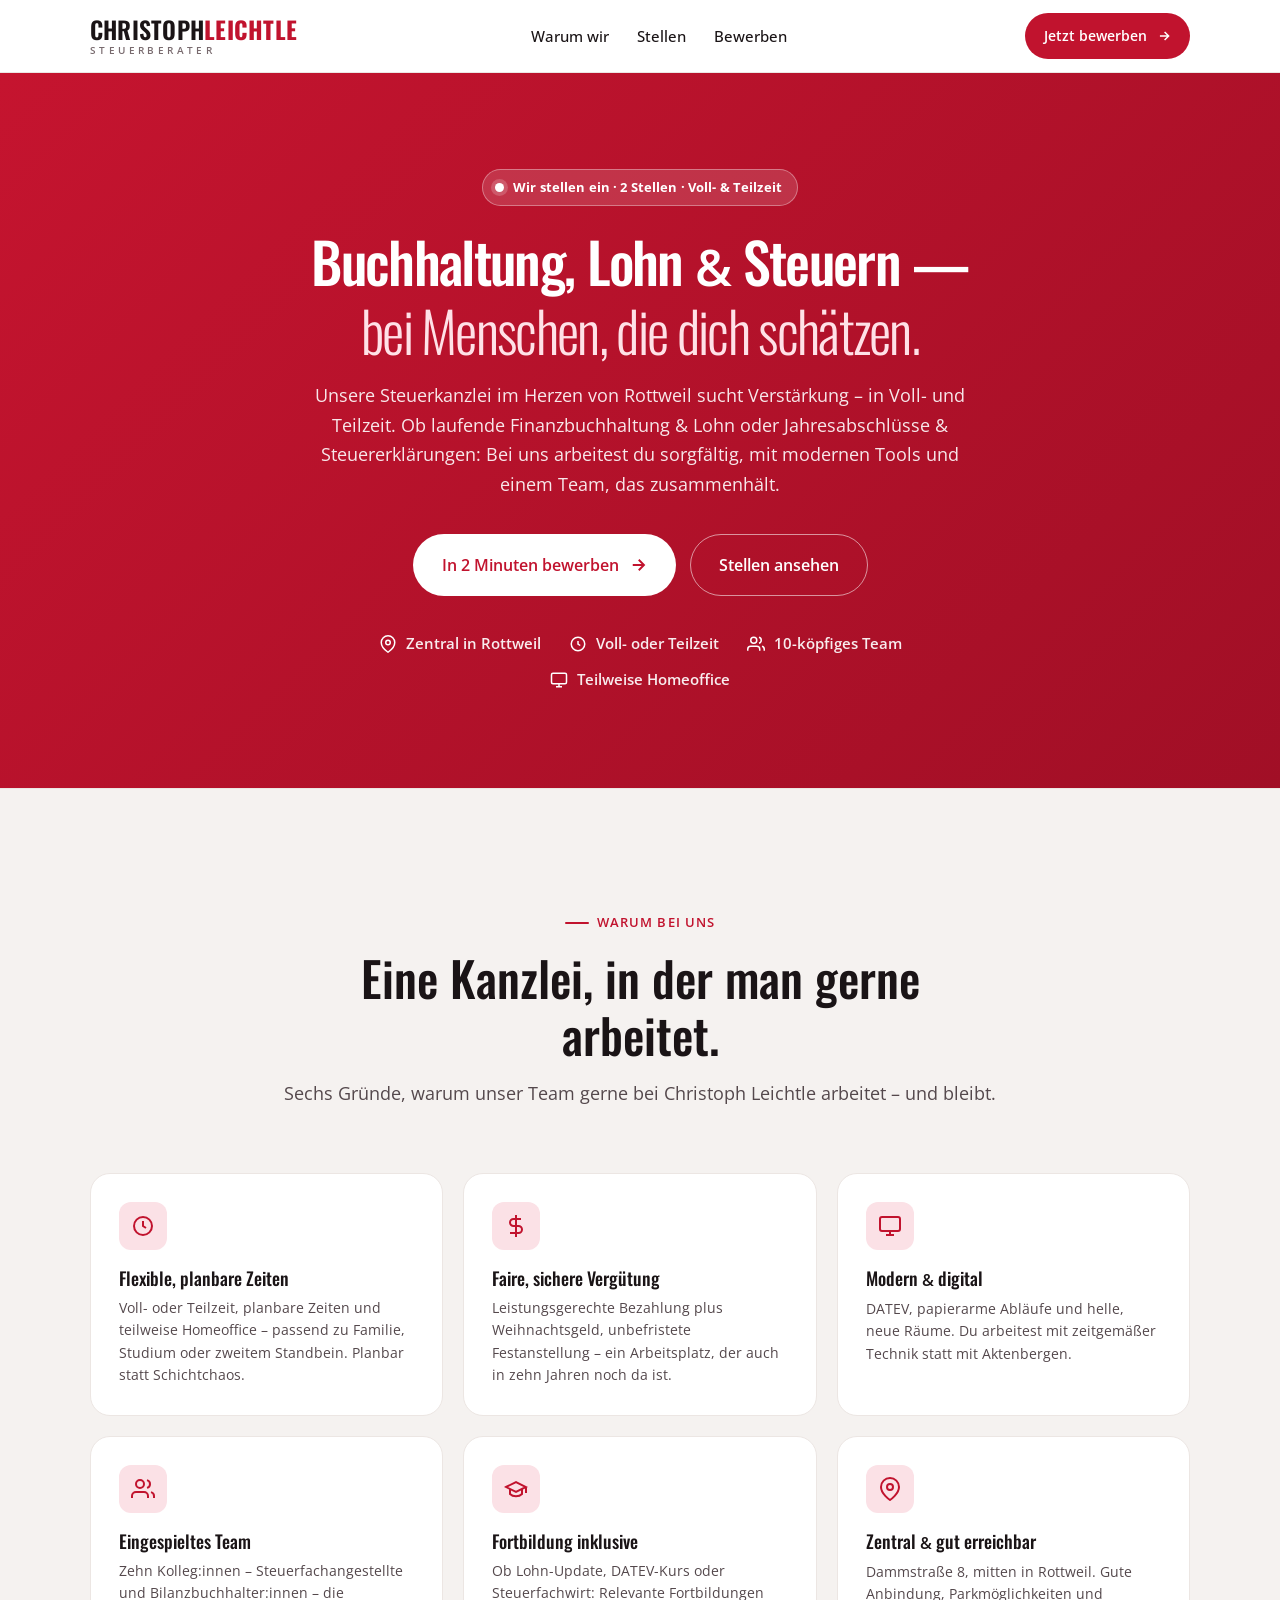
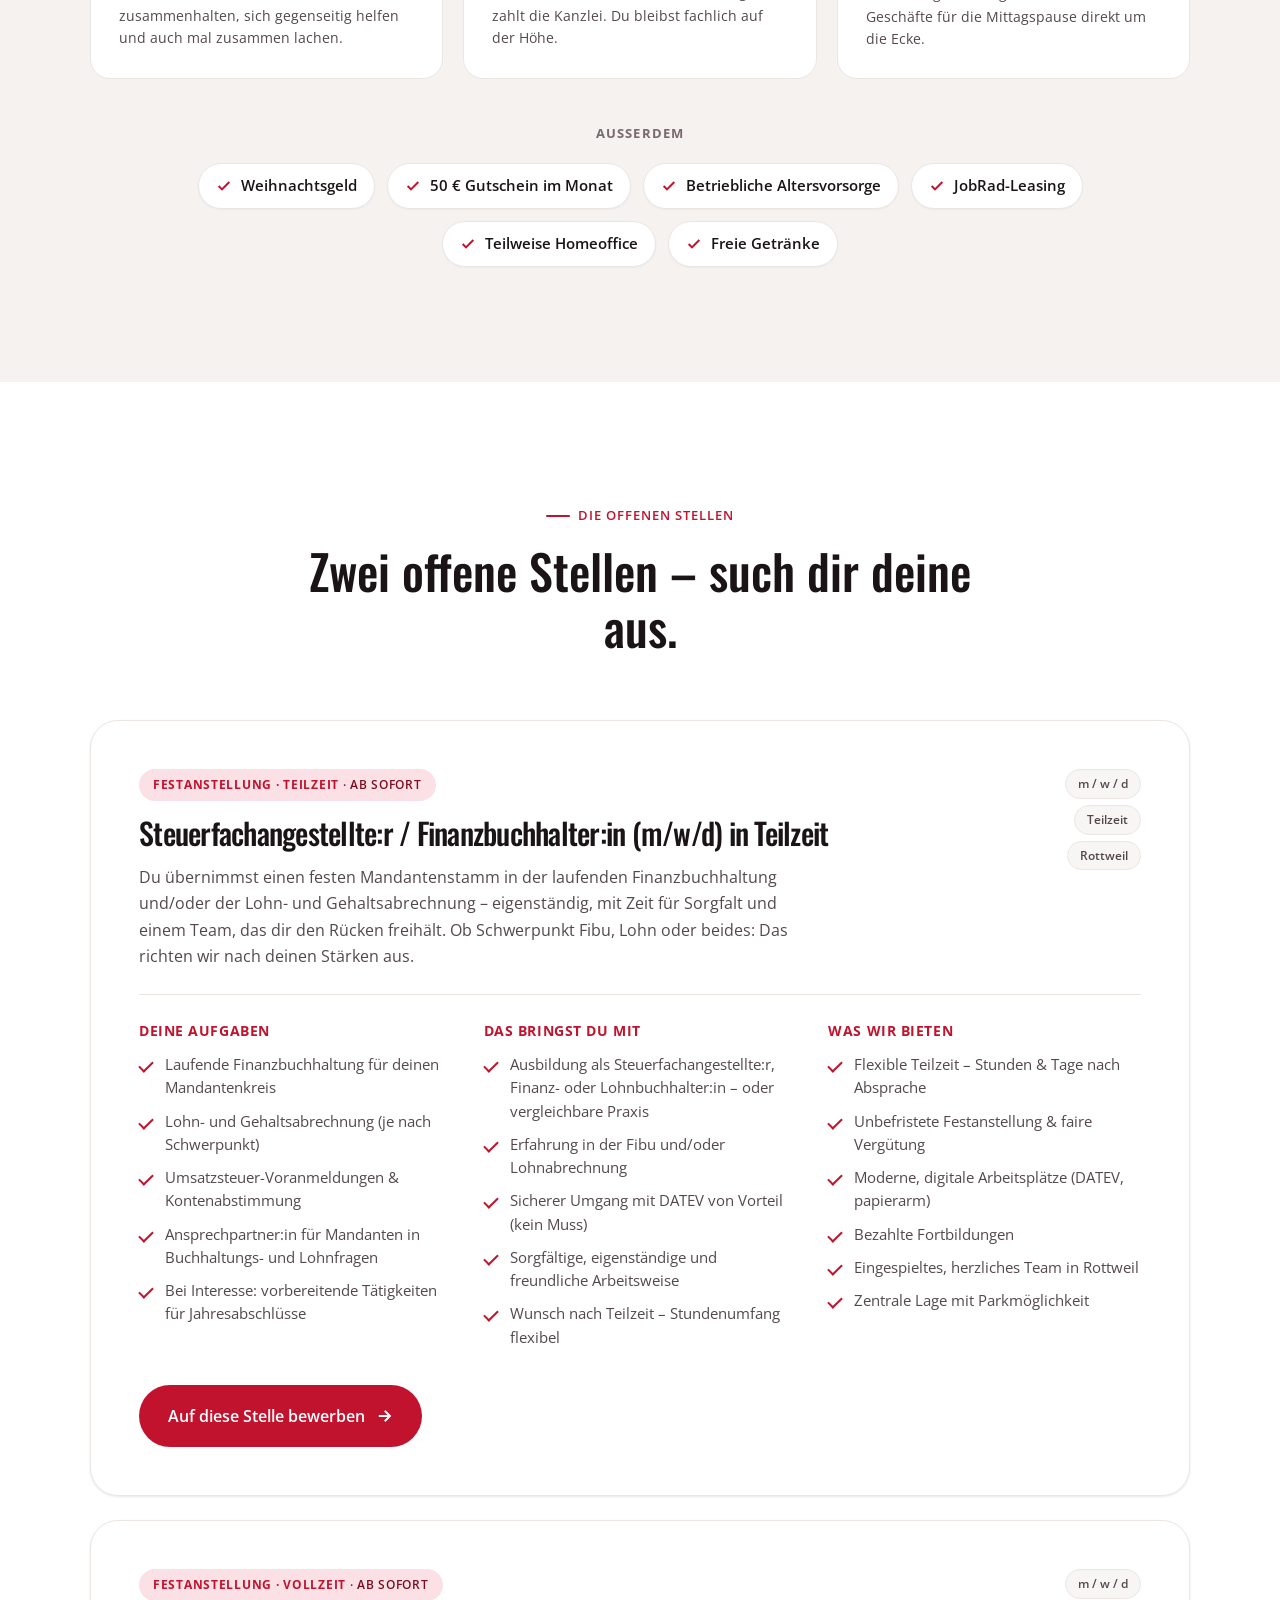
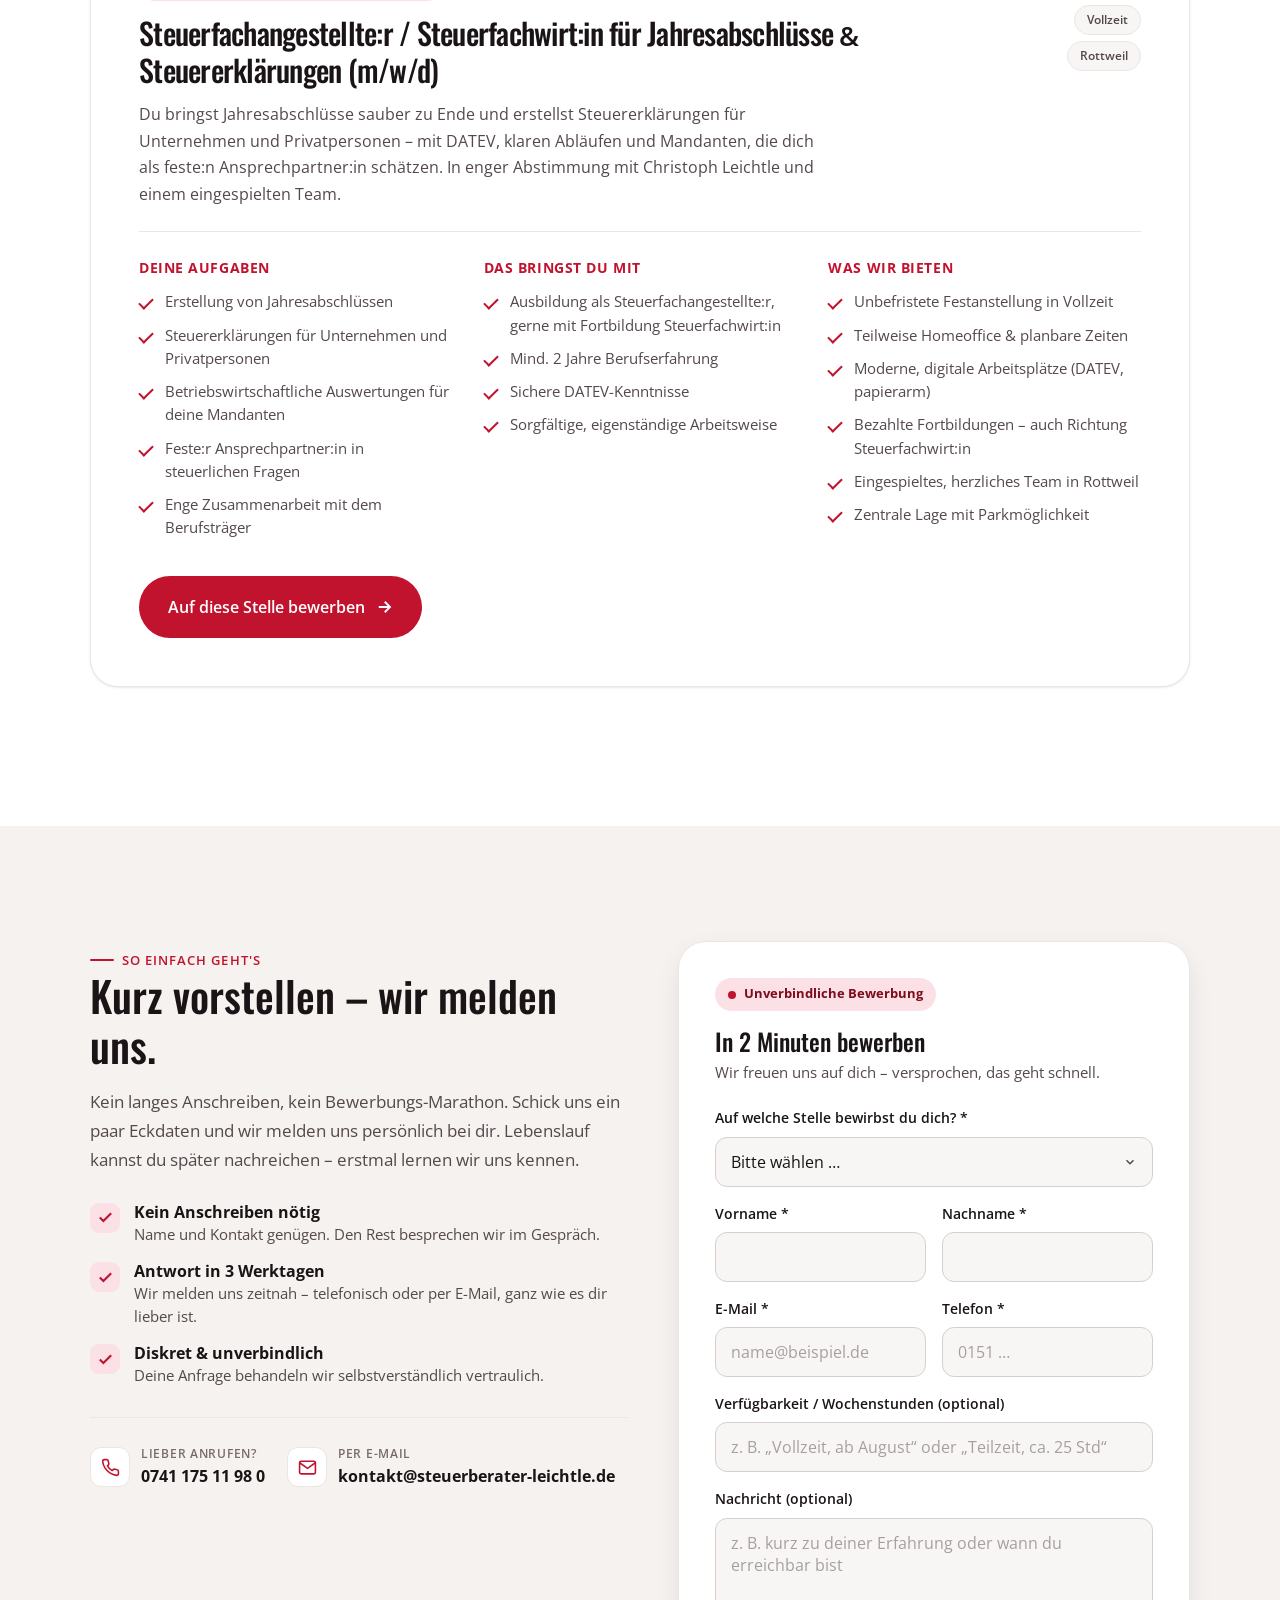
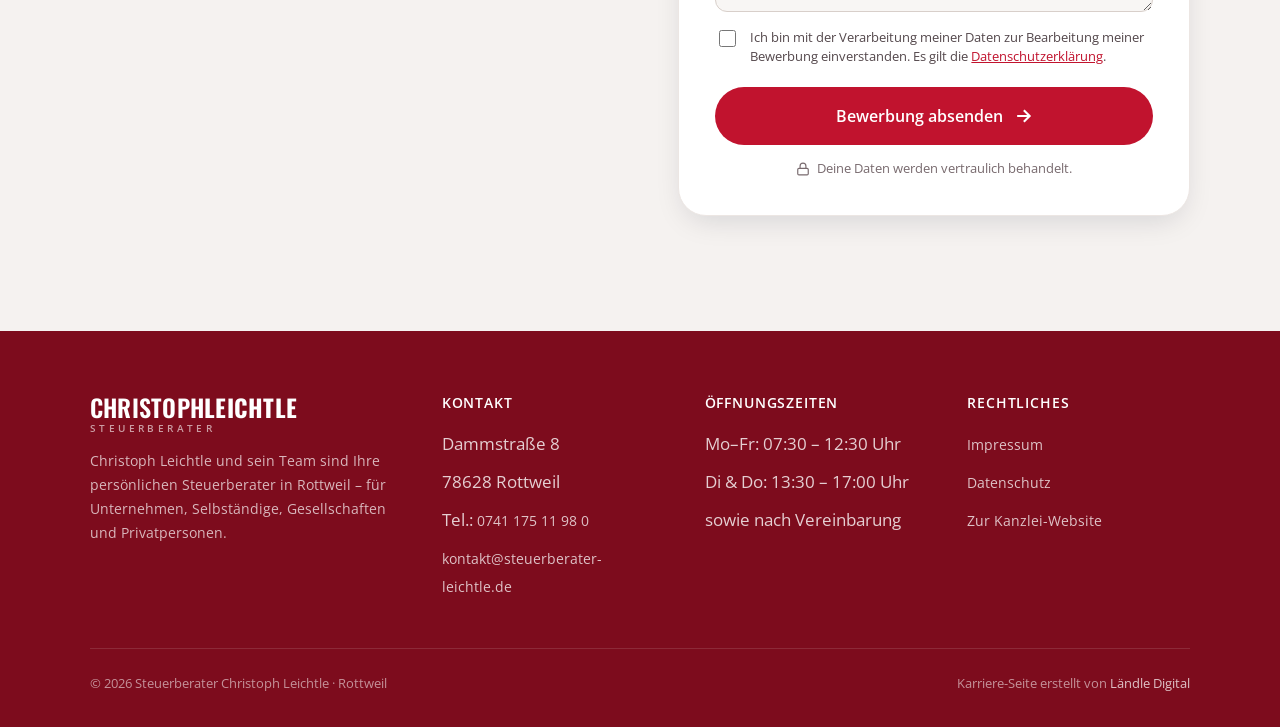
==== commit 63d3fcfb: "Add files via upload" ====
--- a/index.html
+++ b/index.html
@@ -2167,6 +2167,10 @@
 .footer .wordmark__name b { color: #fff; }
 .footer .wordmark__sub { color: rgba(255,255,255,.6); }
 
+/* Bild-Logo im Header (ersetzt die Text-Wortmarke, sobald assets/logo.jpg da ist) */
+.brand-logo { height: 46px; width: auto; display: block; }
+@media (max-width: 480px) { .brand-logo { height: 38px; } }
+
 /* --- Hero Trust-Strip ----------------------------------------------------- */
 .trust-strip {
   display: flex;
@@ -2386,8 +2390,8 @@
 .page-hero .trust-strip__item { color: rgba(255, 255, 255, .92); }
 .page-hero .trust-strip__item svg { color: #fff; }
 
-/* --- Weiche Sektionen leicht ins Rote getönt ------------------------------ */
-.section--soft { background: #fdeef1; }
+/* --- Weiche Sektionen: dezent warmer Ton (kein kräftiges Rosa) ------------ */
+.section--soft { background: #f5f2f0; }
 
 /* --- Benefits-Leiste „auf einen Blick" ------------------------------------ */
 .perks {
@@ -2431,7 +2435,8 @@
 <header class="topbar">
   <div class="shell topbar__inner">
     <a href="#top" class="topbar__logo" aria-label="Steuerberater Christoph Leichtle – Startseite">
-      <span class="wordmark">
+      <img src="assets/logo.jpg" alt="Christoph Leichtle – Steuerberater" class="brand-logo" onerror="this.style.display='none';this.nextElementSibling.style.display='inline-flex';" />
+      <span class="wordmark" style="display:none;">
         <span class="wordmark__name">CHRISTOPH<b>LEICHTLE</b></span>
         <span class="wordmark__sub">Steuerberater</span>
       </span>
@@ -2514,7 +2519,7 @@
       <div class="benefit">
         <div class="benefit__icon"><svg viewBox="0 0 24 24" width="24" height="24" fill="none" stroke="currentColor" stroke-width="2"><path d="M12 1v22M17 5H9.5a3.5 3.5 0 0 0 0 7h5a3.5 3.5 0 0 1 0 7H6"/></svg></div>
         <h3>Faire, sichere Vergütung</h3>
-        <p>Leistungsgerechte Bezahlung plus Urlaubs- und Weihnachtsgeld, unbefristete Festanstellung – ein Arbeitsplatz, der auch in zehn Jahren noch da ist.</p>
+        <p>Leistungsgerechte Bezahlung plus Weihnachtsgeld, unbefristete Festanstellung – ein Arbeitsplatz, der auch in zehn Jahren noch da ist.</p>
       </div>
       <div class="benefit">
         <div class="benefit__icon"><svg viewBox="0 0 24 24" width="24" height="24" fill="none" stroke="currentColor" stroke-width="2"><rect x="2" y="3" width="20" height="14" rx="2"/><path d="M8 21h8M12 17v4"/></svg></div>
@@ -2539,8 +2544,8 @@
     </div>
 
     <div class="perks">
-      <span class="perks__title">Außerdem für alle im Team</span>
-      <span class="perk"><svg viewBox="0 0 24 24" width="16" height="16" fill="none" stroke="currentColor" stroke-width="3"><path d="M20 6 9 17l-5-5"/></svg> Urlaubs- &amp; Weihnachtsgeld</span>
+      <span class="perks__title">Außerdem</span>
+      <span class="perk"><svg viewBox="0 0 24 24" width="16" height="16" fill="none" stroke="currentColor" stroke-width="3"><path d="M20 6 9 17l-5-5"/></svg> Weihnachtsgeld</span>
       <span class="perk"><svg viewBox="0 0 24 24" width="16" height="16" fill="none" stroke="currentColor" stroke-width="3"><path d="M20 6 9 17l-5-5"/></svg> 50 € Gutschein im Monat</span>
       <span class="perk"><svg viewBox="0 0 24 24" width="16" height="16" fill="none" stroke="currentColor" stroke-width="3"><path d="M20 6 9 17l-5-5"/></svg> Betriebliche Altersvorsorge</span>
       <span class="perk"><svg viewBox="0 0 24 24" width="16" height="16" fill="none" stroke="currentColor" stroke-width="3"><path d="M20 6 9 17l-5-5"/></svg> JobRad-Leasing</span>
@@ -2623,7 +2628,7 @@
       <div class="job-detail__head">
         <div>
           <span class="job-detail__type"><strong>Festanstellung · Vollzeit</strong> · ab sofort</span>
-          <h3>Steuerfachwirt:in / Steuerfachangestellte:r für Jahresabschlüsse <span class="amp">&amp;</span> Steuererklärungen (m/w/d)</h3>
+          <h3>Steuerfachangestellte:r / Steuerfachwirt:in für Jahresabschlüsse <span class="amp">&amp;</span> Steuererklärungen (m/w/d)</h3>
           <p class="job-detail__lead">
             Du bringst Jahresabschlüsse sauber zu Ende und erstellst Steuererklärungen für
             Unternehmen und Privatpersonen – mit DATEV, klaren Abläufen und Mandanten, die
@@ -2652,10 +2657,9 @@
         <div class="job-detail__col">
           <h4>Das bringst du mit</h4>
           <ul class="job-detail__list">
-            <li>Ausbildung als Steuerfachwirt:in oder Steuerfachangestellte:r</li>
+            <li>Ausbildung als Steuerfachangestellte:r, gerne mit Fortbildung Steuerfachwirt:in</li>
             <li>Mind. 2 Jahre Berufserfahrung</li>
             <li>Sichere DATEV-Kenntnisse</li>
-            <li>Führerschein Klasse B &amp; Wohnort in der Region</li>
             <li>Sorgfältige, eigenständige Arbeitsweise</li>
           </ul>
         </div>
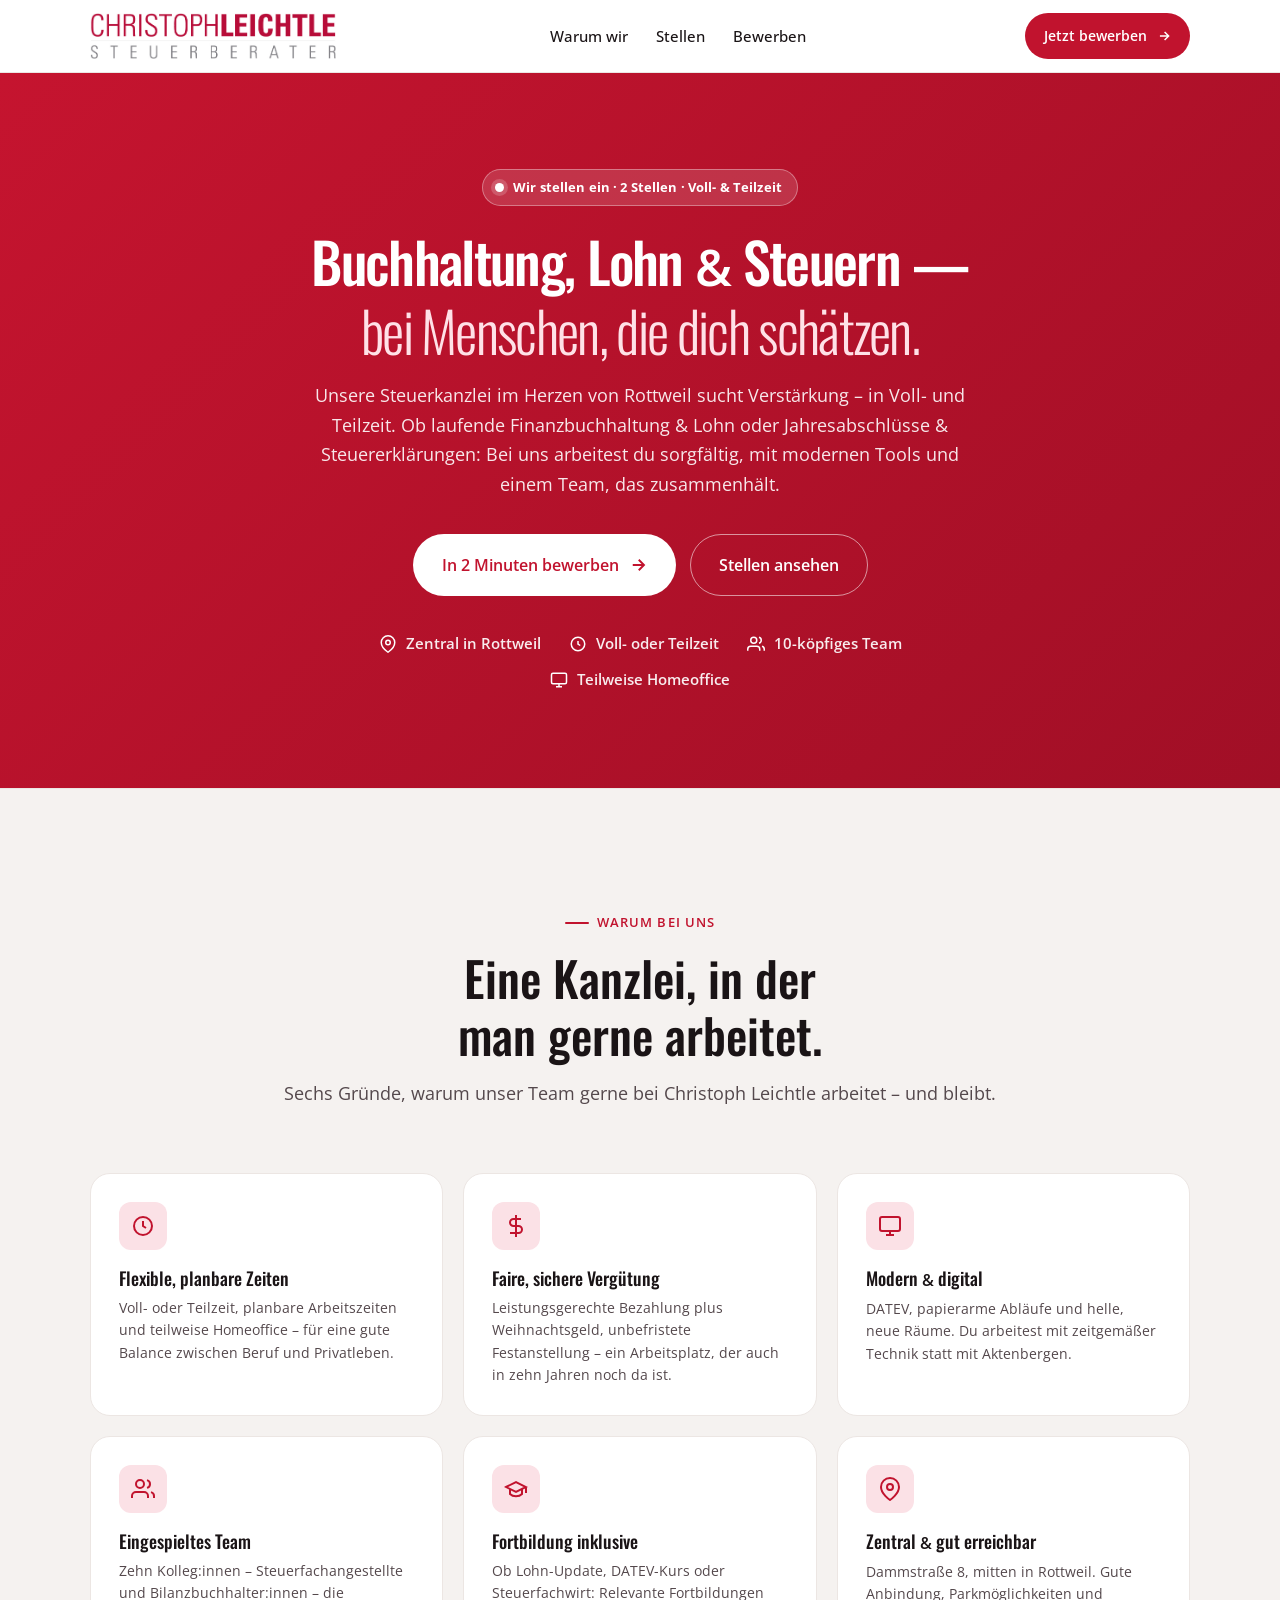
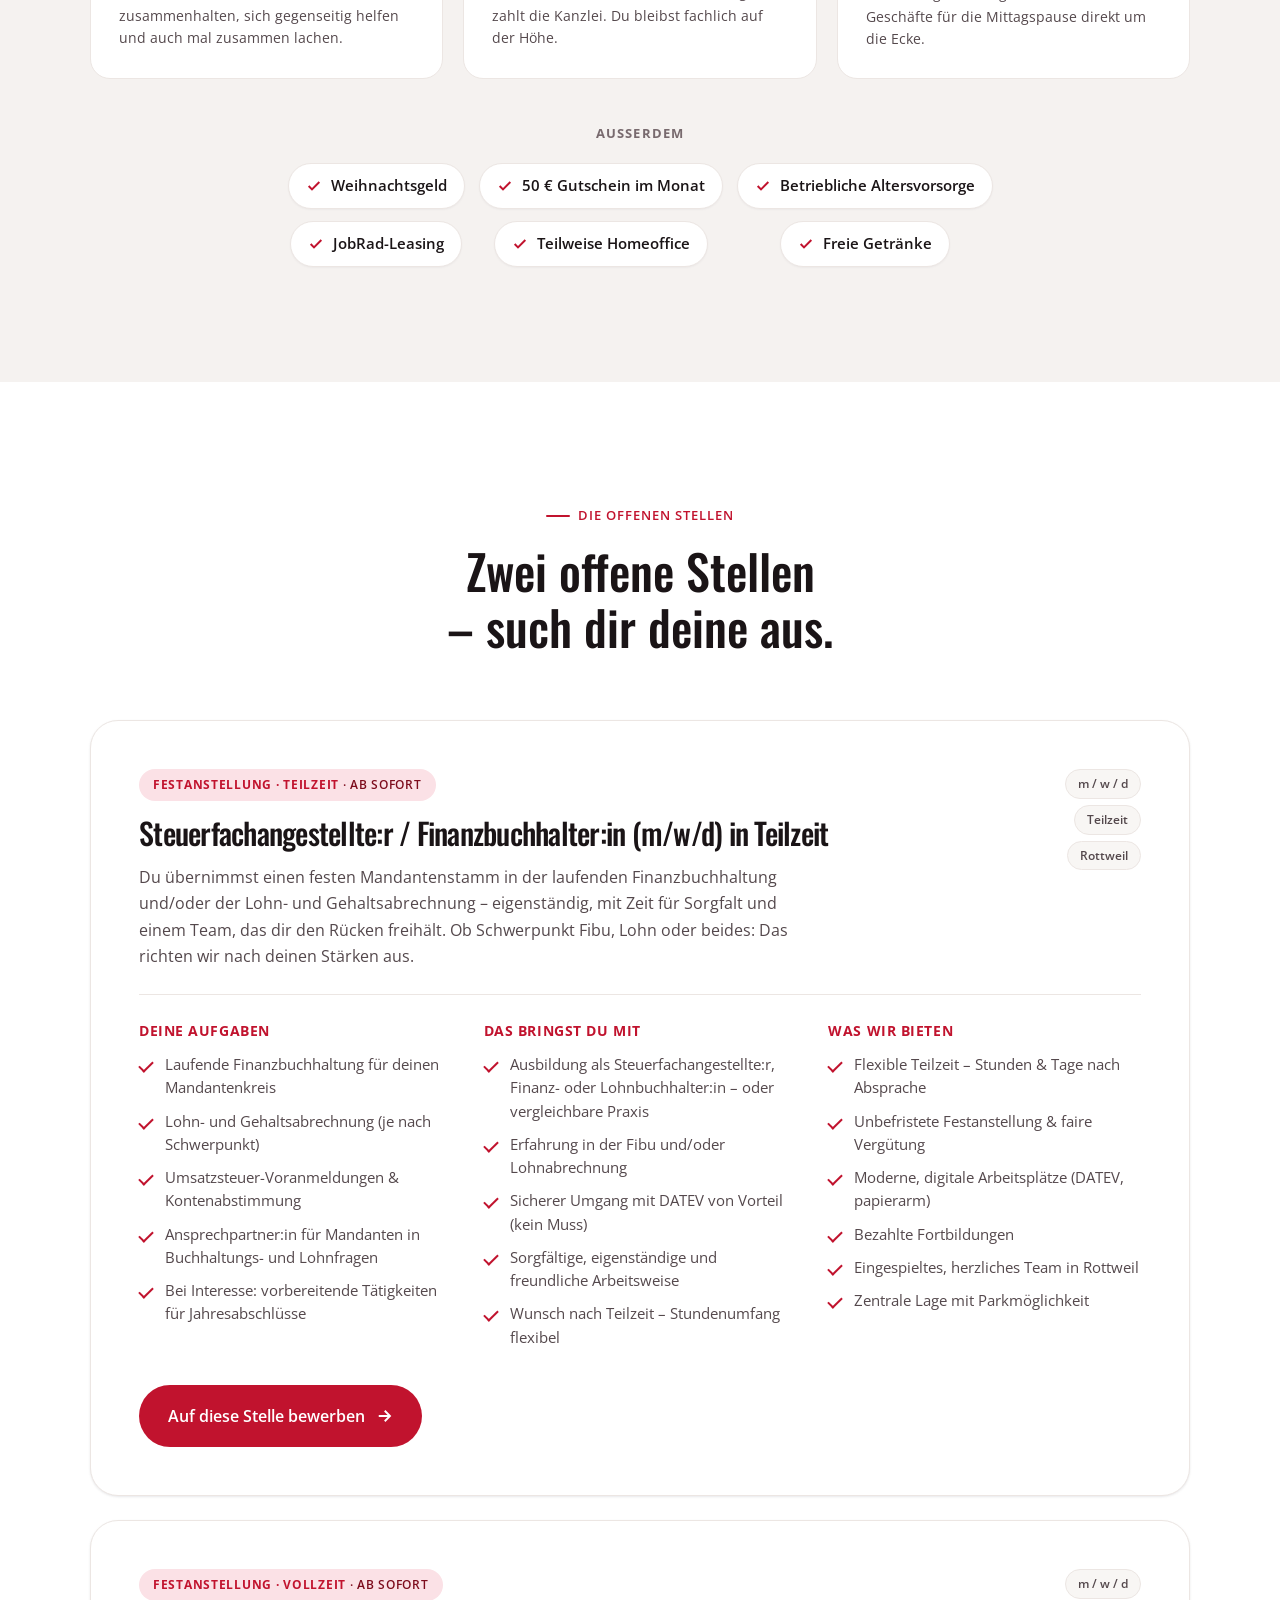
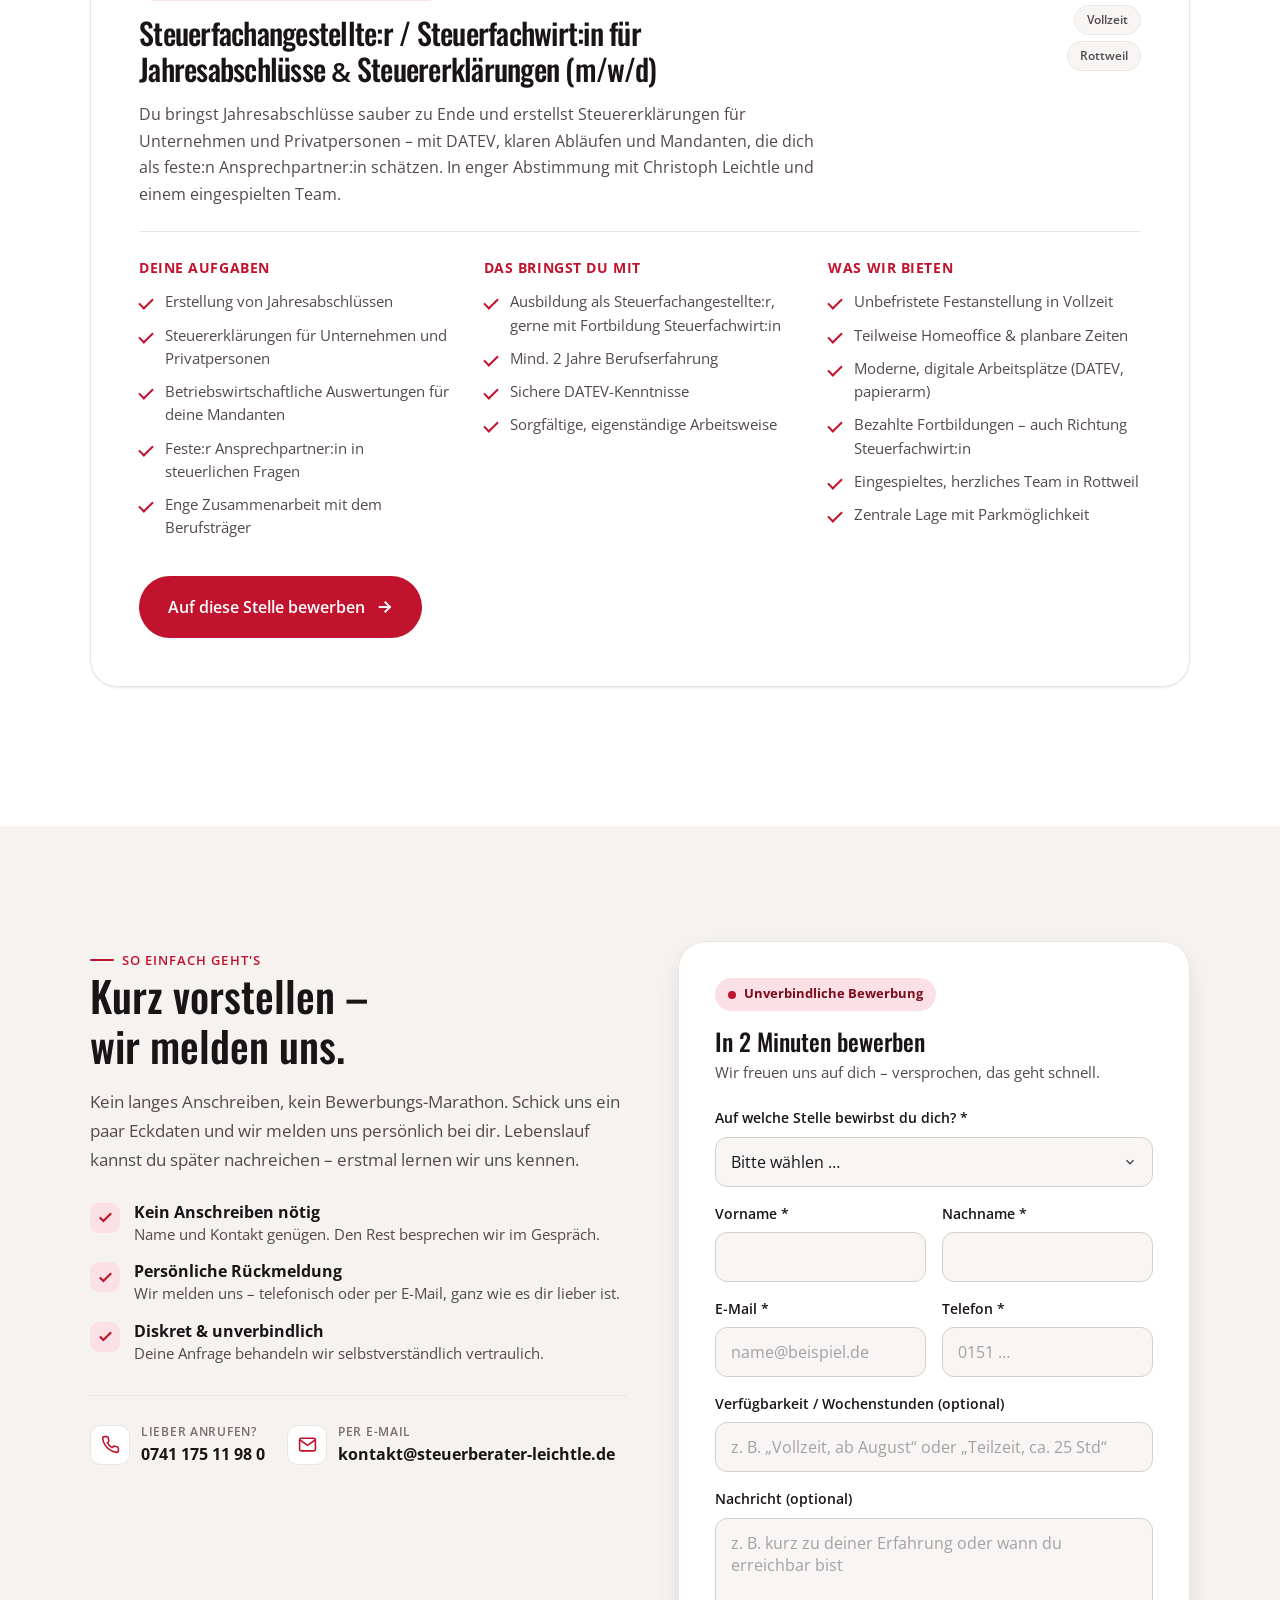
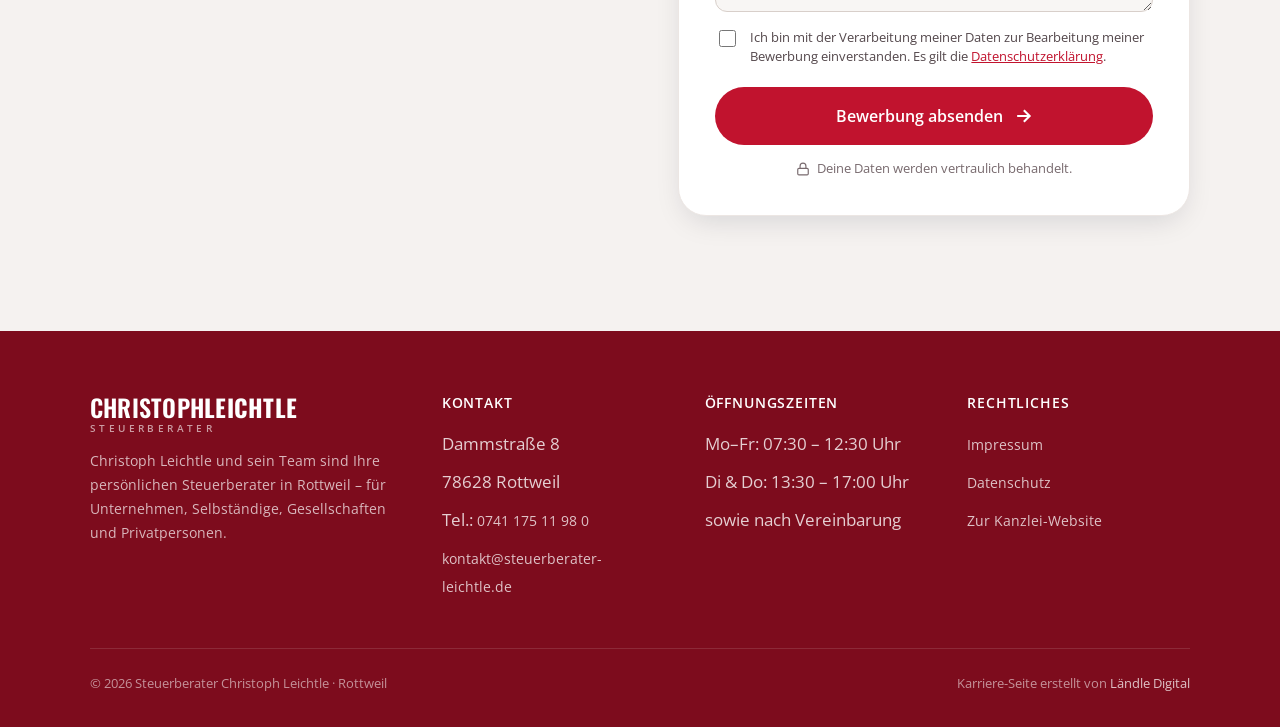
==== commit 62065d81: "Add files via upload" ====
--- a/index.html
+++ b/index.html
@@ -12,7 +12,7 @@
 <meta property="og:type" content="website" />
 <meta property="og:title" content="Karriere bei Steuerkanzlei Leichtle, Rottweil – 2 offene Stellen" />
 <meta property="og:description" content="Buchhaltung & Lohn (Teilzeit) und Steuerfachwirt:in für Jahresabschlüsse & Steuererklärungen (Vollzeit). Modernes Team, faire Vergütung, teilw. Homeoffice." />
-<meta property="og:image" content="assets/og.png" />
+<meta property="og:image" content="og.png" />
 <meta name="twitter:card" content="summary_large_image" />
 
 
@@ -2396,14 +2396,16 @@
 /* --- Benefits-Leiste „auf einen Blick" ------------------------------------ */
 .perks {
   margin-top: clamp(28px, 4vw, 44px);
-  display: flex;
-  flex-wrap: wrap;
-  align-items: center;
+  display: grid;
+  grid-template-columns: repeat(3, auto);
   justify-content: center;
-  gap: 12px;
-}
+  justify-items: center;
+  gap: 12px 14px;
+}
+@media (max-width: 680px) { .perks { grid-template-columns: repeat(2, auto); } }
+@media (max-width: 430px) { .perks { grid-template-columns: 1fr; } }
 .perks__title {
-  width: 100%;
+  grid-column: 1 / -1;
   text-align: center;
   font-size: 13px;
   font-weight: 700;
@@ -2412,6 +2414,9 @@
   color: var(--text-soft);
   margin-bottom: 6px;
 }
+
+/* Ausgewogene, saubere Zeilenumbrüche in allen Überschriften */
+h1, h2, h3 { text-wrap: balance; }
 .perk {
   display: inline-flex;
   align-items: center;
@@ -2435,7 +2440,7 @@
 <header class="topbar">
   <div class="shell topbar__inner">
     <a href="#top" class="topbar__logo" aria-label="Steuerberater Christoph Leichtle – Startseite">
-      <img src="assets/logo.jpg" alt="Christoph Leichtle – Steuerberater" class="brand-logo" onerror="this.style.display='none';this.nextElementSibling.style.display='inline-flex';" />
+      <img src="[data-uri]" alt="Christoph Leichtle – Steuerberater" class="brand-logo" onerror="this.style.display='none';this.nextElementSibling.style.display='inline-flex';" />
       <span class="wordmark" style="display:none;">
         <span class="wordmark__name">CHRISTOPH<b>LEICHTLE</b></span>
         <span class="wordmark__sub">Steuerberater</span>
@@ -2514,7 +2519,7 @@
       <div class="benefit">
         <div class="benefit__icon"><svg viewBox="0 0 24 24" width="24" height="24" fill="none" stroke="currentColor" stroke-width="2"><circle cx="12" cy="12" r="9"/><path d="M12 7v5l3 2"/></svg></div>
         <h3>Flexible, planbare Zeiten</h3>
-        <p>Voll- oder Teilzeit, planbare Zeiten und teilweise Homeoffice – passend zu Familie, Studium oder zweitem Standbein. Planbar statt Schichtchaos.</p>
+        <p>Voll- oder Teilzeit, planbare Arbeitszeiten und teilweise Homeoffice – für eine gute Balance zwischen Beruf und Privatleben.</p>
       </div>
       <div class="benefit">
         <div class="benefit__icon"><svg viewBox="0 0 24 24" width="24" height="24" fill="none" stroke="currentColor" stroke-width="2"><path d="M12 1v22M17 5H9.5a3.5 3.5 0 0 0 0 7h5a3.5 3.5 0 0 1 0 7H6"/></svg></div>
@@ -2706,7 +2711,7 @@
           </div>
           <div class="appform-point">
             <span class="appform-point__check"><svg viewBox="0 0 24 24" width="17" height="17" fill="none" stroke="currentColor" stroke-width="3"><path d="M20 6 9 17l-5-5"/></svg></span>
-            <div><h4>Antwort in 3 Werktagen</h4><p>Wir melden uns zeitnah – telefonisch oder per E-Mail, ganz wie es dir lieber ist.</p></div>
+            <div><h4>Persönliche Rückmeldung</h4><p>Wir melden uns – telefonisch oder per E-Mail, ganz wie es dir lieber ist.</p></div>
           </div>
           <div class="appform-point">
             <span class="appform-point__check"><svg viewBox="0 0 24 24" width="17" height="17" fill="none" stroke="currentColor" stroke-width="3"><path d="M20 6 9 17l-5-5"/></svg></span>
@@ -2865,8 +2870,36 @@
     });
   });
 
-  /* Bewerbungsformular – Versand über Web3Forms (Empfänger im Web3Forms-Dashboard konfiguriert) */
+  /* Bewerbungsformular:
+     1) Lead an LeadTable – Routing nach gewählter Stelle (je ein Webhook)
+     2) Web3Forms – Zustell-Bestätigung fürs UI + Backup-Benachrichtigung an die Agentur
+     Die Bestätigungsmail an den Bewerber löst LeadTable per Automation aus
+     (das E-Mail-Feld wird an LeadTable übergeben). */
   const WEB3FORMS_ACCESS_KEY = '2df05c94-c19f-46ed-a4c2-ea64cf4aa302';
+  const LEADTABLE_WEBHOOKS = {
+    // Reihenfolge wie geliefert: teilzeit = Stelle 1 (Buchhaltung/Lohn), vollzeit = Stelle 2 (Steuerfachwirt)
+    teilzeit: 'https://api.lead-table.com/api/webhook/generic/eyJhbGciOiJIUzI1NiIsInR5cCI6IkpXVCJ9.eyJ0YWJsZUlEIjoiNmEzY2UxYmNhMmEwNmQ3YzgzM2QxMDYwIiwiY3VzdG9tZXJJRCI6IjZhM2NlMTZkYTJhMDZkN2M4MzNjZmU5MyIsImFnZW5jeUlEIjoiNjliZDc3NzVlNGQxN2IzOGVkNjUzZDE2IiwiaWF0IjoxNzgyMzc0ODQ0fQ.1trVgXo6d2ZSbMobAcM8rIW9ODDp67eZEwnTUVQM_4U',
+    vollzeit: 'https://api.lead-table.com/api/webhook/generic/eyJhbGciOiJIUzI1NiIsInR5cCI6IkpXVCJ9.eyJ0YWJsZUlEIjoiNmEzY2UxOGRhMmEwNmQ3YzgzM2QwNzJmIiwiY3VzdG9tZXJJRCI6IjZhM2NlMTZkYTJhMDZkN2M4MzNjZmU5MyIsImFnZW5jeUlEIjoiNjliZDc3NzVlNGQxN2IzOGVkNjUzZDE2IiwiaWF0IjoxNzgyMzc0Nzk3fQ.1zRWc6zAvdz9p-S7jx2DevYaJJe1q1cTTrtZcC1D2Bs'
+  };
+  function leadtableTargets(stelle) {
+    const s = stelle || '';
+    if (/Vollzeit/i.test(s) && !/Teilzeit/i.test(s)) return [LEADTABLE_WEBHOOKS.vollzeit];
+    if (/Teilzeit/i.test(s) && !/Vollzeit/i.test(s)) return [LEADTABLE_WEBHOOKS.teilzeit];
+    return [LEADTABLE_WEBHOOKS.teilzeit, LEADTABLE_WEBHOOKS.vollzeit]; // „Beide / noch unsicher"
+  }
+  function sendToLeadtable(data) {
+    const body = new URLSearchParams({
+      vorname: data.vorname || '', nachname: data.nachname || '',
+      name: ((data.vorname || '') + ' ' + (data.nachname || '')).trim(),
+      email: data.email || '', telefon: data.telefon || '',
+      stelle: data.stelle || '', verfuegbarkeit: data.verfuegbarkeit || '',
+      nachricht: data.nachricht || '', quelle: 'Karriere-Landingpage', seite: location.href
+    }).toString();
+    leadtableTargets(data.stelle).forEach(url => {
+      if (url) fetch(url, { method: 'POST', mode: 'no-cors',
+        headers: { 'Content-Type': 'application/x-www-form-urlencoded;charset=UTF-8' }, body }).catch(() => {});
+    });
+  }
   const form = document.getElementById('bewerbungForm');
   if (form) {
     form.addEventListener('submit', async (e) => {
@@ -2877,6 +2910,7 @@
       const btn = form.querySelector('button[type="submit"]');
       const original = btn.innerHTML;
       btn.disabled = true; btn.innerHTML = 'Wird gesendet …';
+      sendToLeadtable(data);
       fd.append('access_key', WEB3FORMS_ACCESS_KEY);
       fd.append('source', location.href);
       try {
@@ -2889,7 +2923,7 @@
           <div class="appform__success">
             <div class="appform__success-icon">✓</div>
             <h3>Danke, ${escapeHtml(data.vorname)}!</h3>
-            <p>Deine Bewerbung ist bei uns angekommen. Wir melden uns innerhalb von 3 Werktagen bei dir – unter <b>${escapeHtml(data.email)}</b> oder telefonisch.</p>
+            <p>Deine Bewerbung ist bei uns angekommen. Wir melden uns persönlich bei dir – unter <b>${escapeHtml(data.email)}</b> oder telefonisch.</p>
           </div>`;
         form.scrollIntoView({ behavior: 'smooth', block: 'center' });
       } catch (err) {
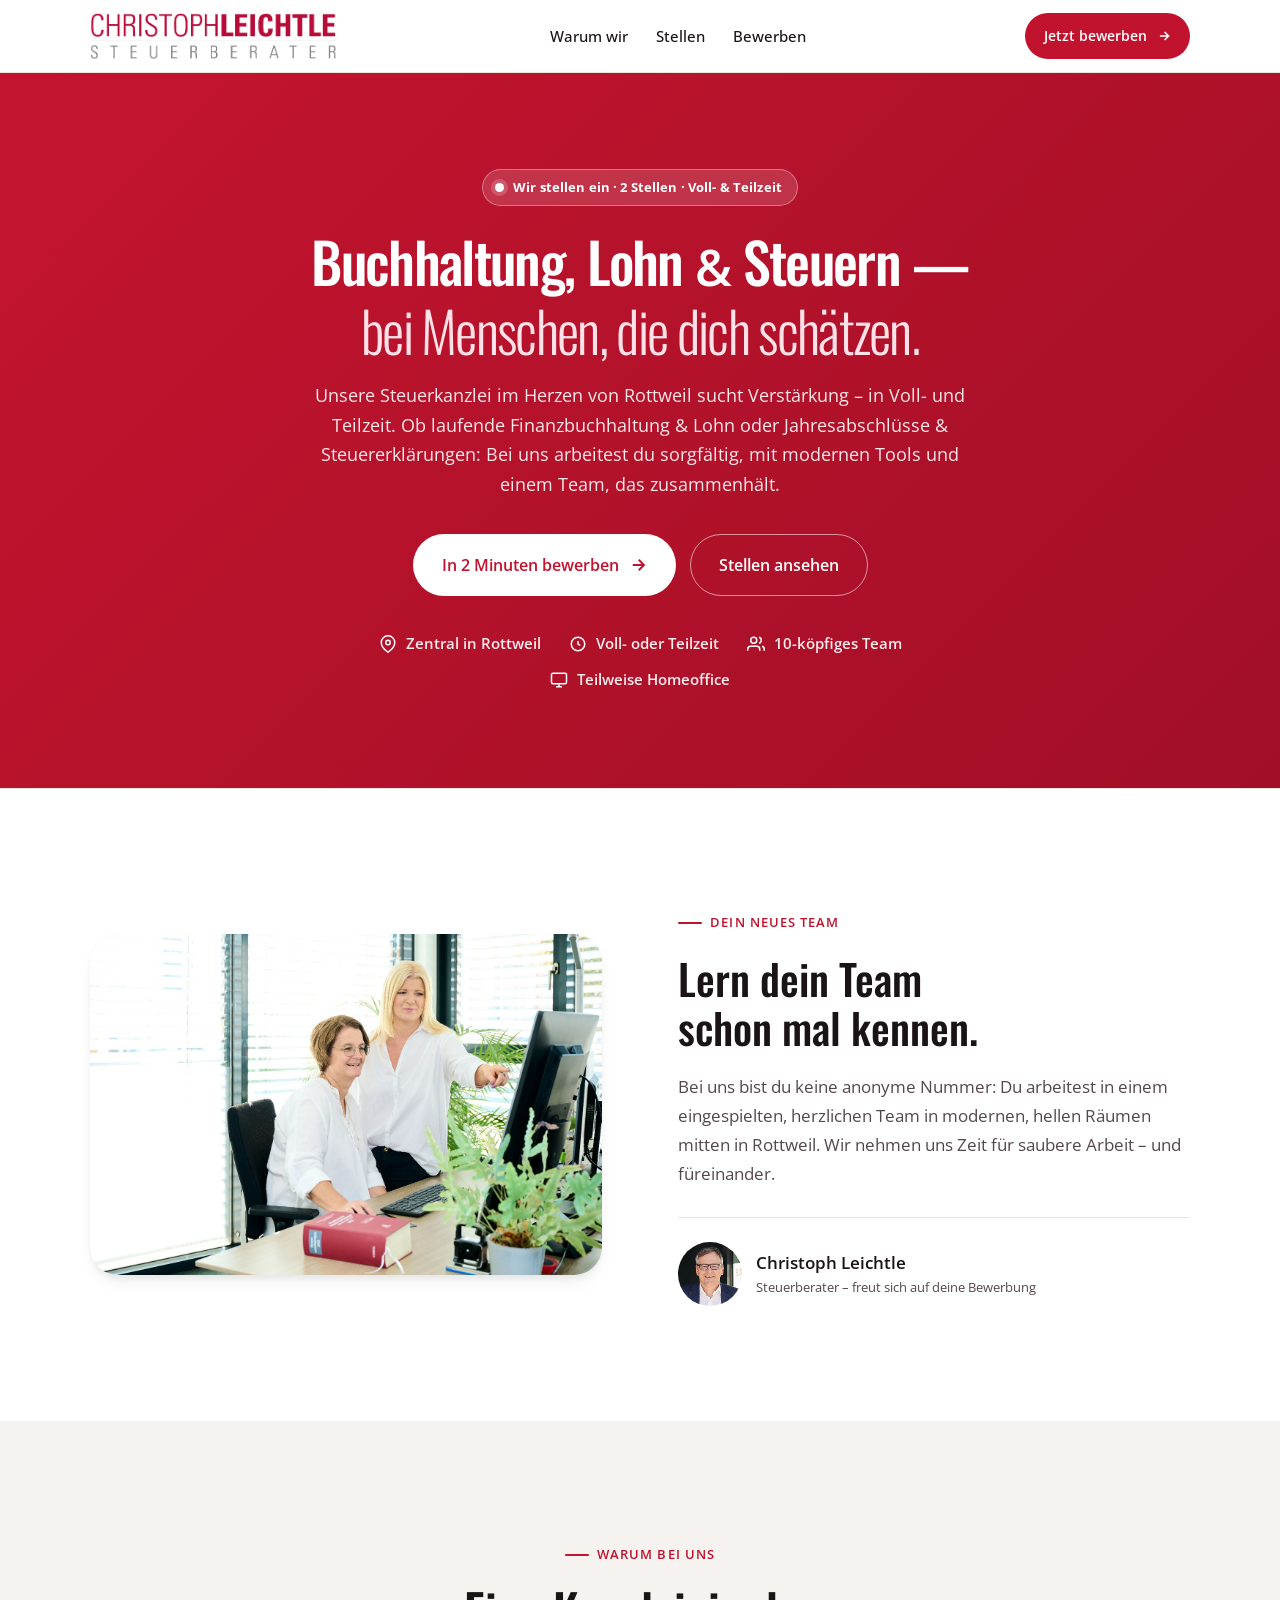
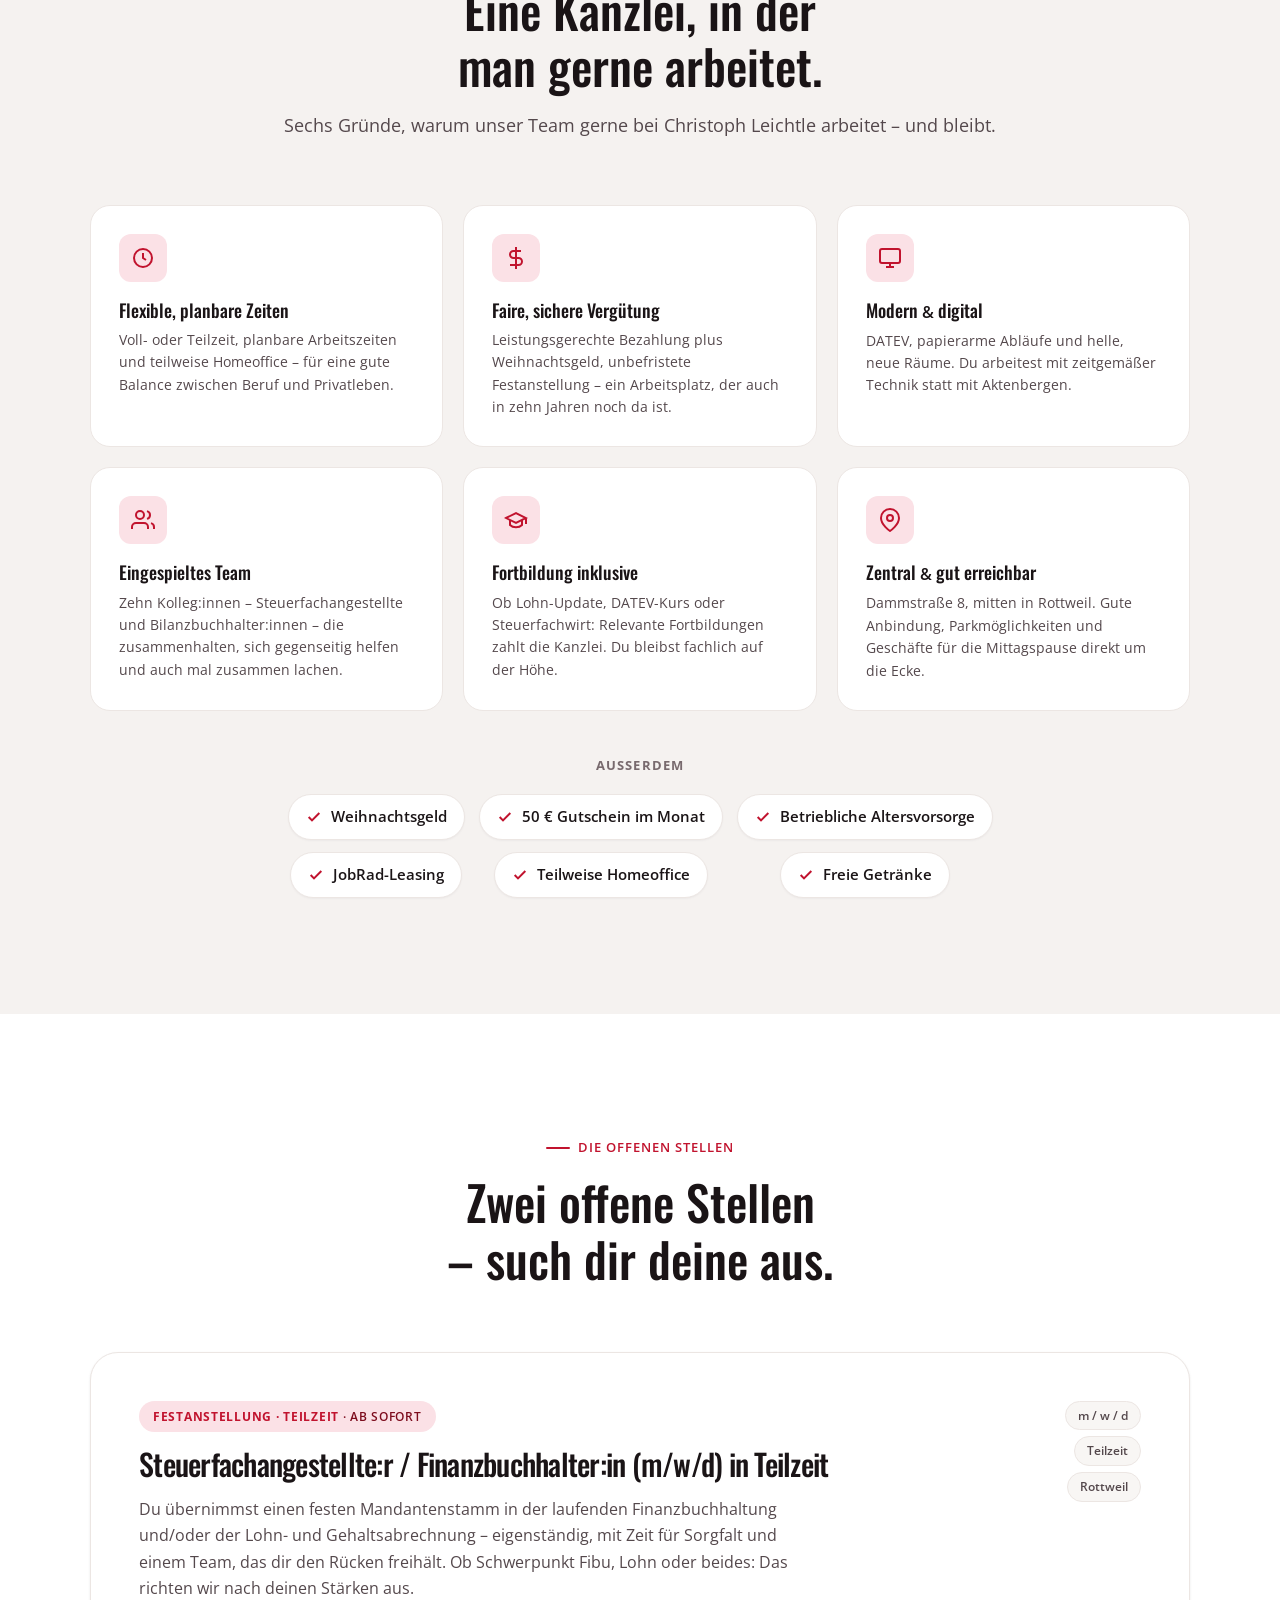
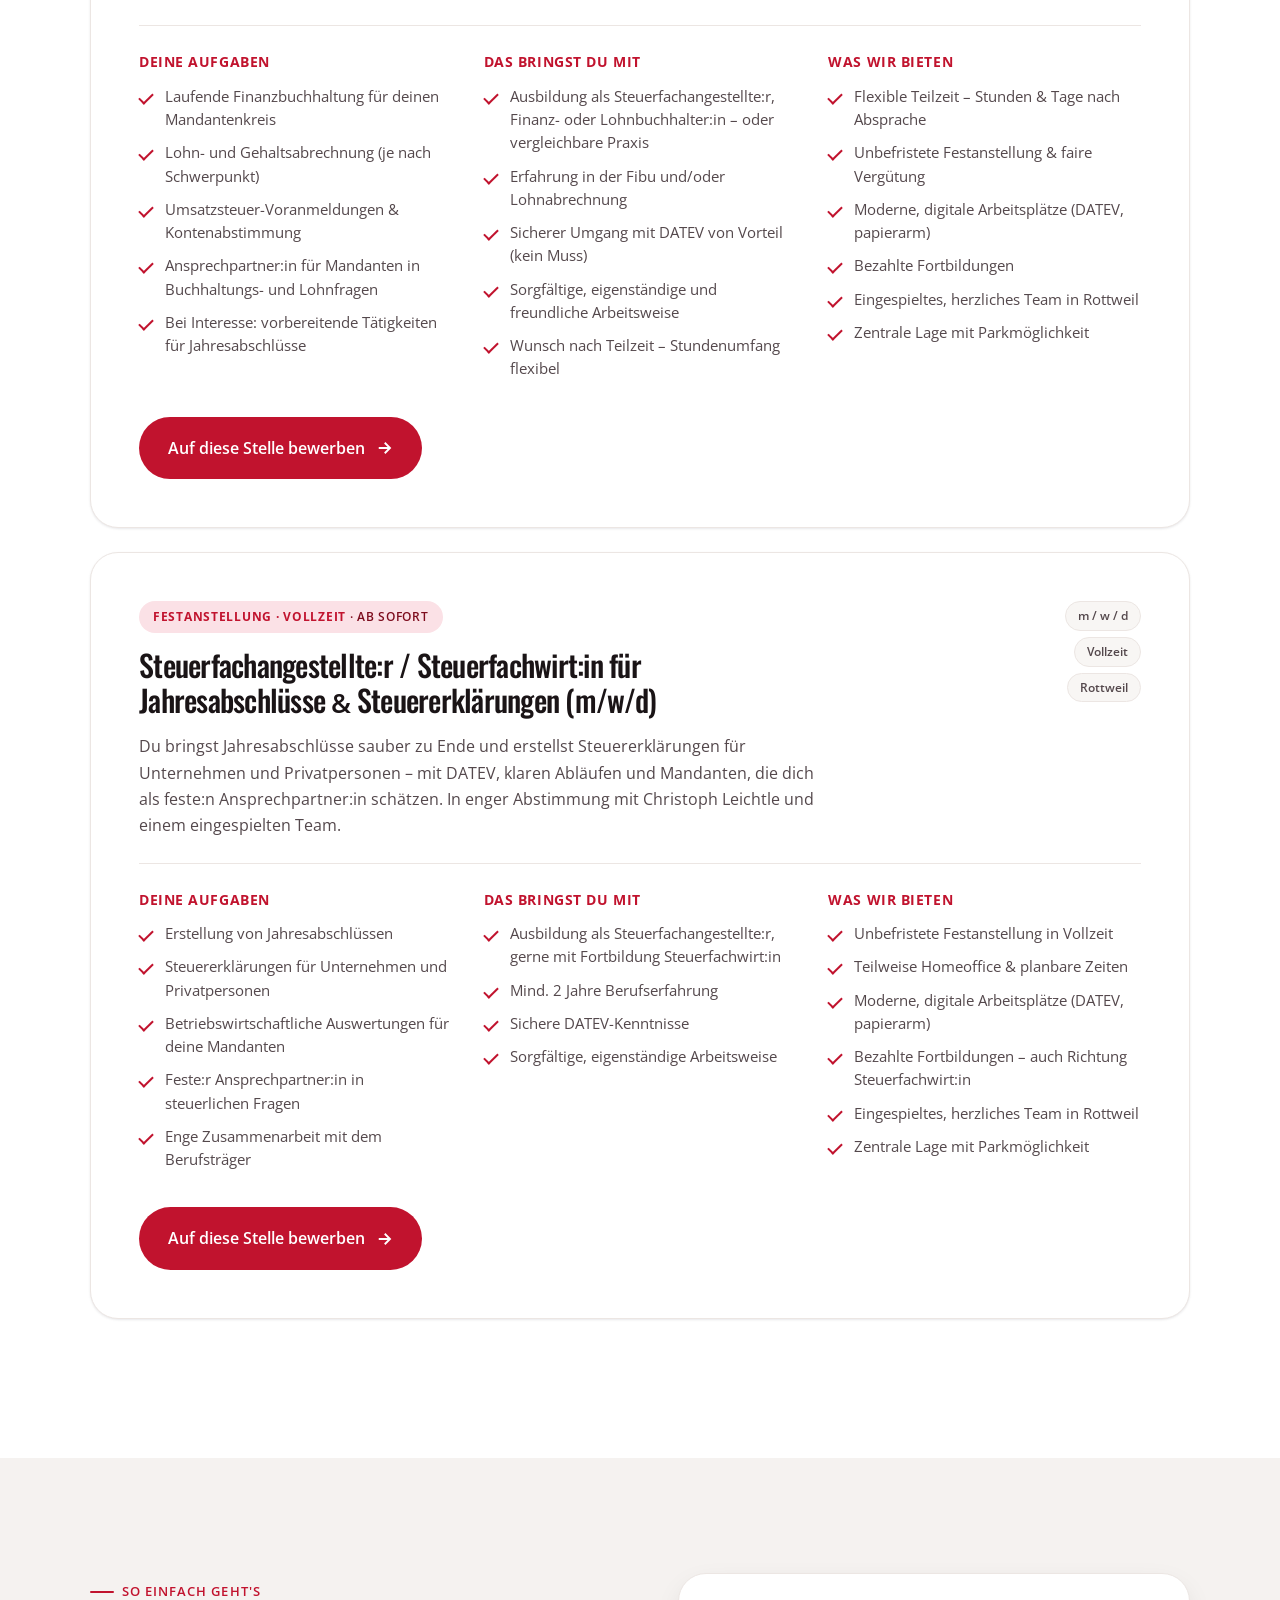
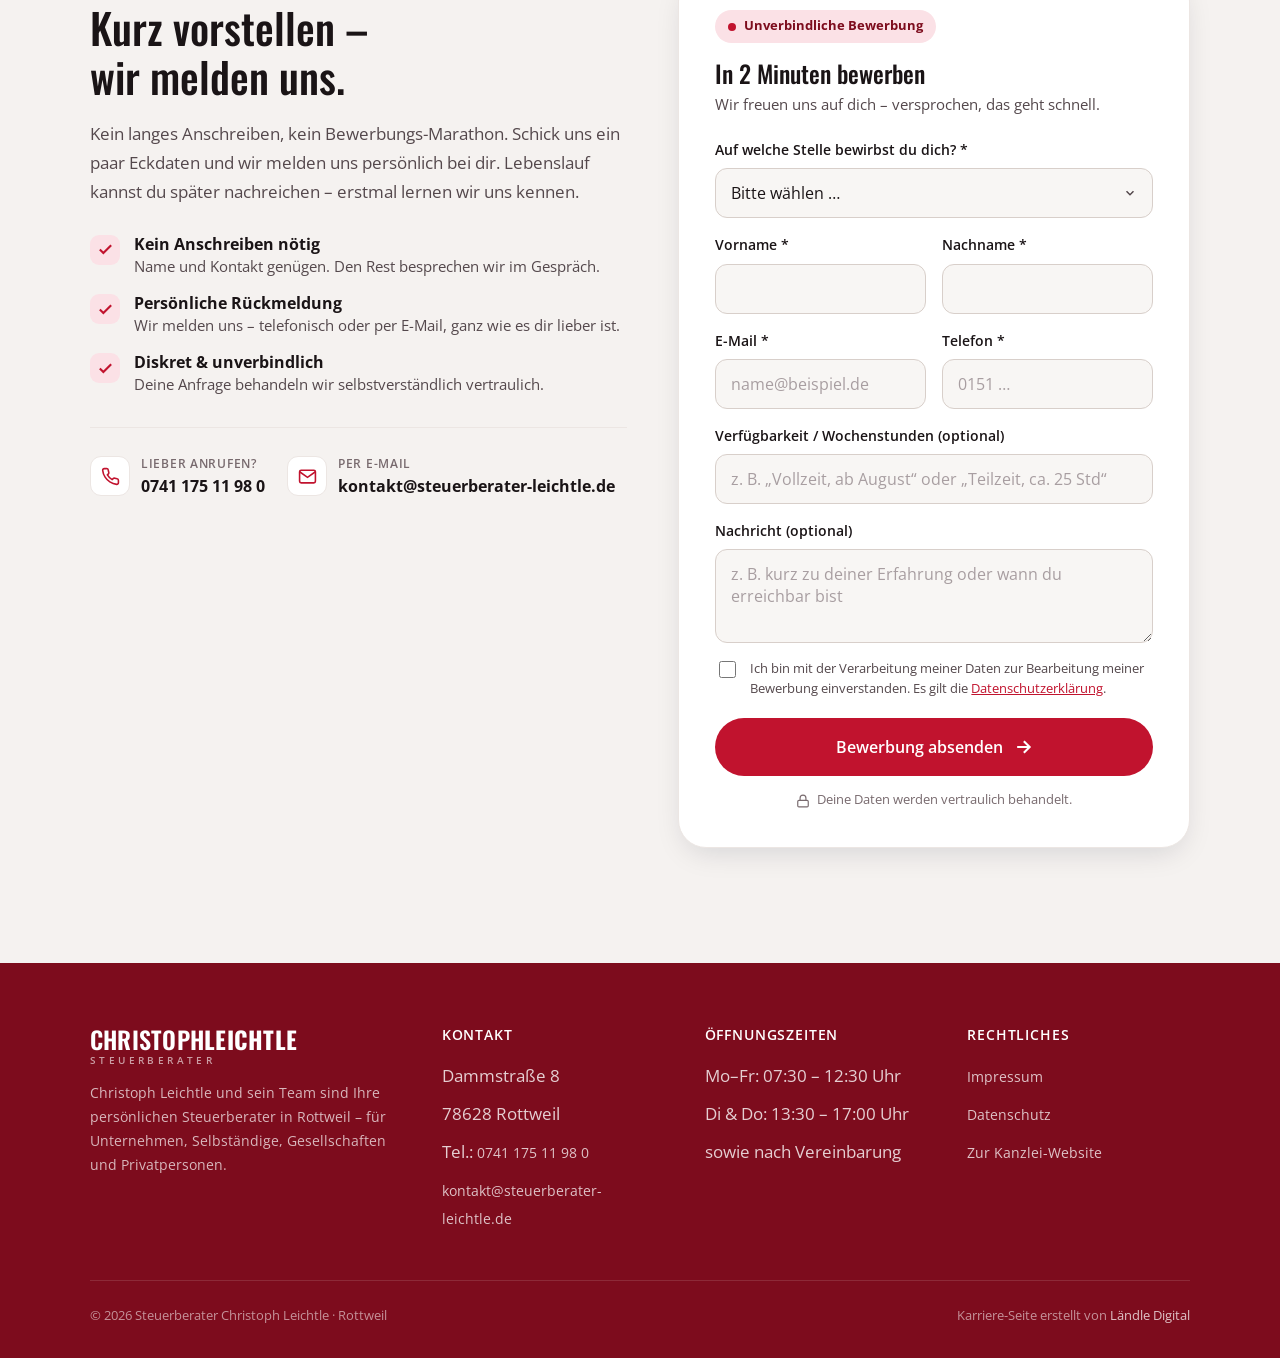
==== commit d2b58c6c: "Rename index-21.html to index.html" ====
--- a/index.html
+++ b/index.html
@@ -2417,6 +2417,23 @@
 
 /* Ausgewogene, saubere Zeilenumbrüche in allen Überschriften */
 h1, h2, h3 { text-wrap: balance; }
+
+/* --- Team-Abschnitt: Fotos ------------------------------------------------ */
+.team-media {
+  border-radius: var(--radius-xl);
+  overflow: hidden;
+  box-shadow: var(--shadow-md);
+  aspect-ratio: 3 / 2;
+  background: var(--surface);
+}
+.team-media img { width: 100%; height: 100%; object-fit: cover; display: block; }
+.team-sign-photo {
+  width: 64px; height: 64px;
+  border-radius: 50%;
+  object-fit: cover;
+  flex-shrink: 0;
+}
+@media (max-width: 860px) { .team-media { max-width: 560px; margin: 0 auto; } }
 .perk {
   display: inline-flex;
   align-items: center;
@@ -2502,6 +2519,27 @@
         <svg viewBox="0 0 24 24" width="18" height="18" fill="none" stroke="currentColor" stroke-width="2"><rect x="2" y="3" width="20" height="14" rx="2"/><path d="M8 21h8M12 17v4"/></svg>
         Teilweise Homeoffice
       </span>
+    </div>
+  </div>
+</section>
+
+<!-- ============================================================ DEIN TEAM ============================================================ -->
+<section class="section" id="team">
+  <div class="shell split">
+    <div class="team-media">
+      <img src="[data-uri]" alt="Das Team der Steuerkanzlei Christoph Leichtle in Rottweil" loading="lazy" />
+    </div>
+    <div class="split__content">
+      <span class="eyebrow">Dein neues Team</span>
+      <h2>Lern dein Team schon mal kennen.</h2>
+      <p>Bei uns bist du keine anonyme Nummer: Du arbeitest in einem eingespielten, herzlichen Team in modernen, hellen Räumen mitten in Rottweil. Wir nehmen uns Zeit für saubere Arbeit – und füreinander.</p>
+      <div class="split__sign">
+        <img class="team-sign-photo" src="[data-uri]" alt="Christoph Leichtle" loading="lazy" />
+        <div>
+          <div class="split__sign-name">Christoph Leichtle</div>
+          <div class="split__sign-role">Steuerberater – freut sich auf deine Bewerbung</div>
+        </div>
+      </div>
     </div>
   </div>
 </section>
@@ -2870,12 +2908,10 @@
     });
   });
 
-  /* Bewerbungsformular:
-     1) Lead an LeadTable – Routing nach gewählter Stelle (je ein Webhook)
-     2) Web3Forms – Zustell-Bestätigung fürs UI + Backup-Benachrichtigung an die Agentur
-     Die Bestätigungsmail an den Bewerber löst LeadTable per Automation aus
-     (das E-Mail-Feld wird an LeadTable übergeben). */
-  const WEB3FORMS_ACCESS_KEY = '2df05c94-c19f-46ed-a4c2-ea64cf4aa302';
+  /* Bewerbungsformular → LeadTable
+     Routing nach gewählter Stelle (je ein Webhook), Versand fire-and-forget
+     (no-cors), danach Dankesmeldung. Die Bestätigungsmail an den Bewerber
+     löst LeadTable per Automation aus (das E-Mail-Feld wird übergeben). */
   const LEADTABLE_WEBHOOKS = {
     // Reihenfolge wie geliefert: teilzeit = Stelle 1 (Buchhaltung/Lohn), vollzeit = Stelle 2 (Steuerfachwirt)
     teilzeit: 'https://api.lead-table.com/api/webhook/generic/eyJhbGciOiJIUzI1NiIsInR5cCI6IkpXVCJ9.eyJ0YWJsZUlEIjoiNmEzY2UxYmNhMmEwNmQ3YzgzM2QxMDYwIiwiY3VzdG9tZXJJRCI6IjZhM2NlMTZkYTJhMDZkN2M4MzNjZmU5MyIsImFnZW5jeUlEIjoiNjliZDc3NzVlNGQxN2IzOGVkNjUzZDE2IiwiaWF0IjoxNzgyMzc0ODQ0fQ.1trVgXo6d2ZSbMobAcM8rIW9ODDp67eZEwnTUVQM_4U',
@@ -2890,46 +2926,32 @@
   function sendToLeadtable(data) {
     const body = new URLSearchParams({
       vorname: data.vorname || '', nachname: data.nachname || '',
-      name: ((data.vorname || '') + ' ' + (data.nachname || '')).trim(),
       email: data.email || '', telefon: data.telefon || '',
       stelle: data.stelle || '', verfuegbarkeit: data.verfuegbarkeit || '',
       nachricht: data.nachricht || '', quelle: 'Karriere-Landingpage', seite: location.href
     }).toString();
-    leadtableTargets(data.stelle).forEach(url => {
-      if (url) fetch(url, { method: 'POST', mode: 'no-cors',
-        headers: { 'Content-Type': 'application/x-www-form-urlencoded;charset=UTF-8' }, body }).catch(() => {});
-    });
+    return Promise.all(leadtableTargets(data.stelle).filter(Boolean).map(url =>
+      fetch(url, { method: 'POST', mode: 'no-cors',
+        headers: { 'Content-Type': 'application/x-www-form-urlencoded;charset=UTF-8' }, body }).catch(() => {})
+    ));
   }
   const form = document.getElementById('bewerbungForm');
   if (form) {
     form.addEventListener('submit', async (e) => {
       e.preventDefault();
       if (!form.checkValidity()) { form.reportValidity(); return; }
-      const fd = new FormData(form);
-      const data = Object.fromEntries(fd.entries());
+      const data = Object.fromEntries(new FormData(form).entries());
+      if (data.botcheck) return; // Honeypot: Bots ignorieren
       const btn = form.querySelector('button[type="submit"]');
-      const original = btn.innerHTML;
       btn.disabled = true; btn.innerHTML = 'Wird gesendet …';
-      sendToLeadtable(data);
-      fd.append('access_key', WEB3FORMS_ACCESS_KEY);
-      fd.append('source', location.href);
-      try {
-        const res = await fetch('https://api.web3forms.com/submit', {
-          method: 'POST', headers: { Accept: 'application/json' }, body: fd
-        });
-        const json = await res.json().catch(() => ({}));
-        if (!res.ok || json.success === false) throw new Error(json.message || 'Submit failed');
-        form.innerHTML = `
-          <div class="appform__success">
-            <div class="appform__success-icon">✓</div>
-            <h3>Danke, ${escapeHtml(data.vorname)}!</h3>
-            <p>Deine Bewerbung ist bei uns angekommen. Wir melden uns persönlich bei dir – unter <b>${escapeHtml(data.email)}</b> oder telefonisch.</p>
-          </div>`;
-        form.scrollIntoView({ behavior: 'smooth', block: 'center' });
-      } catch (err) {
-        btn.disabled = false; btn.innerHTML = original;
-        alert('Beim Senden ist etwas schiefgegangen. Bitte ruf uns kurz an unter 0741 175 11 98 0 oder schreib an kontakt@steuerberater-leichtle.de.');
-      }
+      try { await sendToLeadtable(data); } catch (err) {}
+      form.innerHTML = `
+        <div class="appform__success">
+          <div class="appform__success-icon">✓</div>
+          <h3>Danke, ${escapeHtml(data.vorname)}!</h3>
+          <p>Deine Bewerbung ist bei uns angekommen. Wir melden uns persönlich bei dir – unter <b>${escapeHtml(data.email)}</b> oder telefonisch.</p>
+        </div>`;
+      form.scrollIntoView({ behavior: 'smooth', block: 'center' });
     });
   }
   function escapeHtml(s){return String(s||'').replace(/[&<>"']/g,c=>({'&':'&amp;','<':'&lt;','>':'&gt;','"':'&quot;',"'":'&#39;'}[c]));}
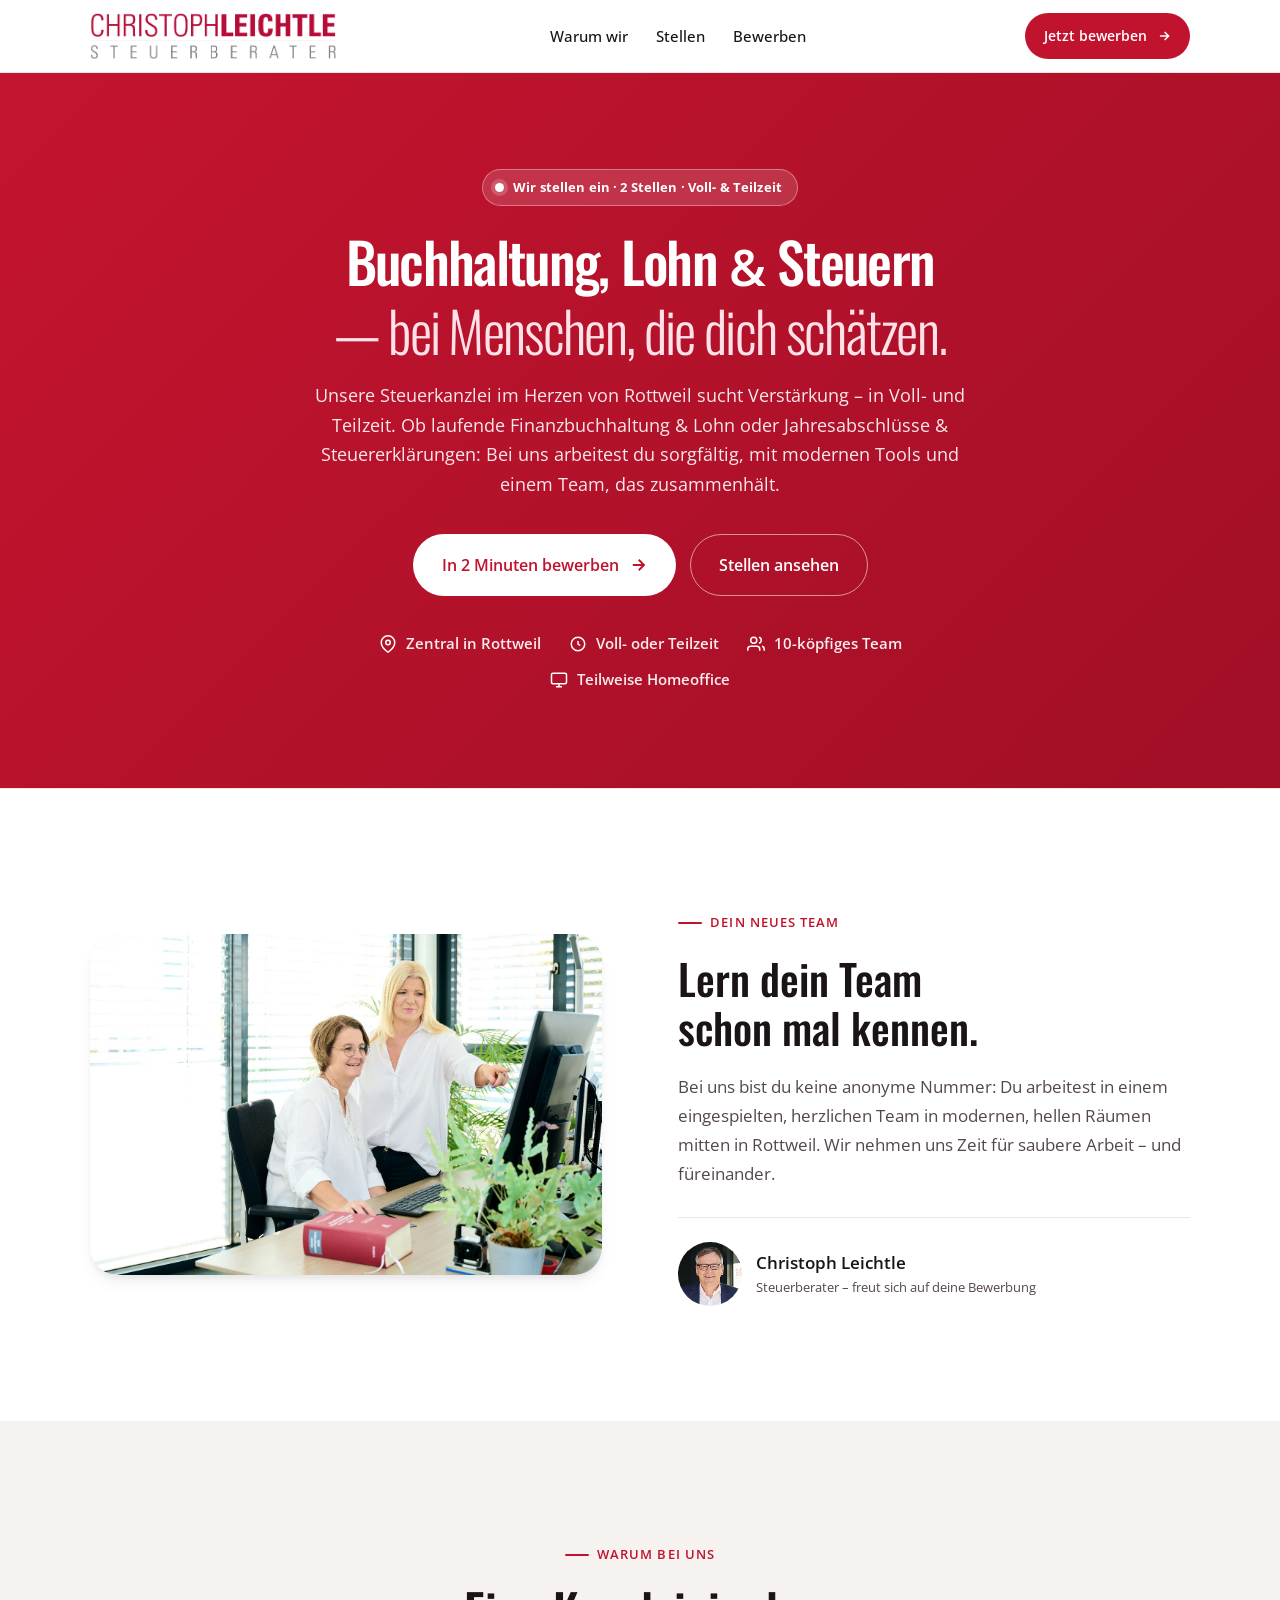
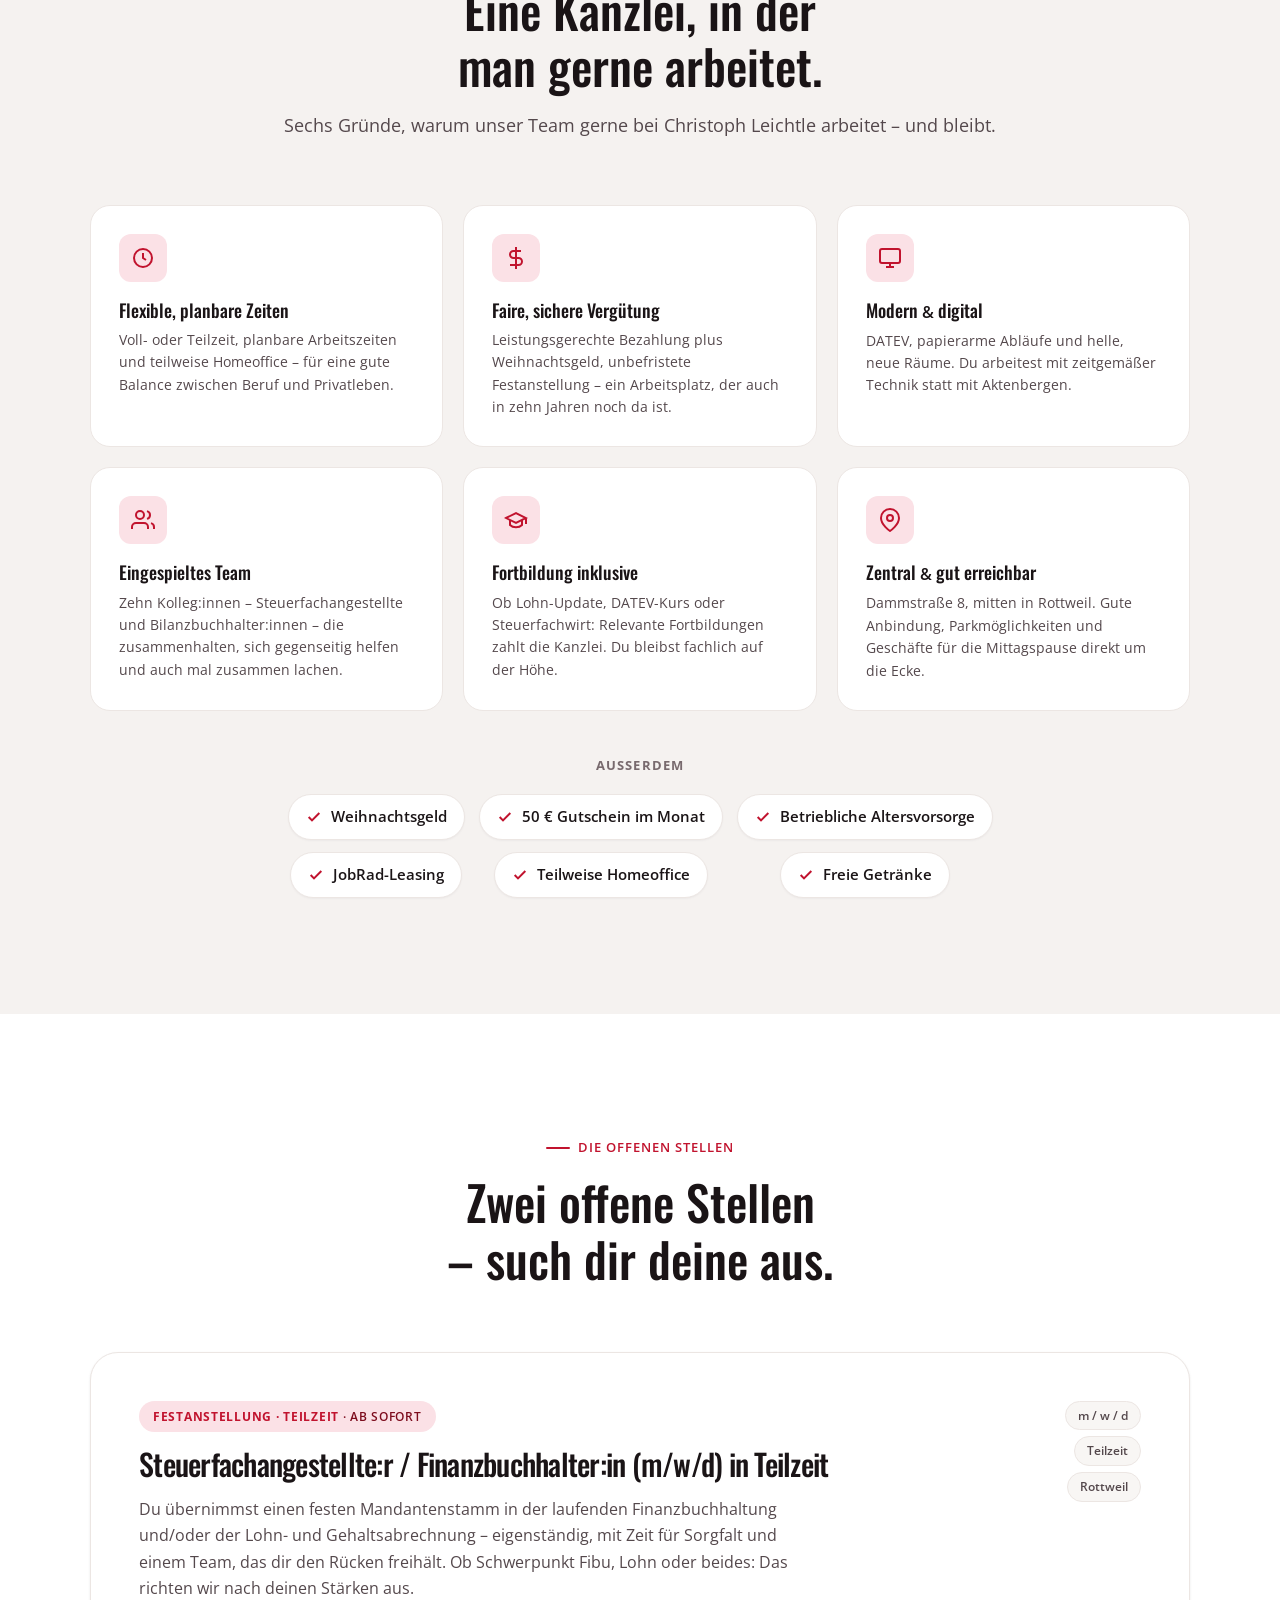
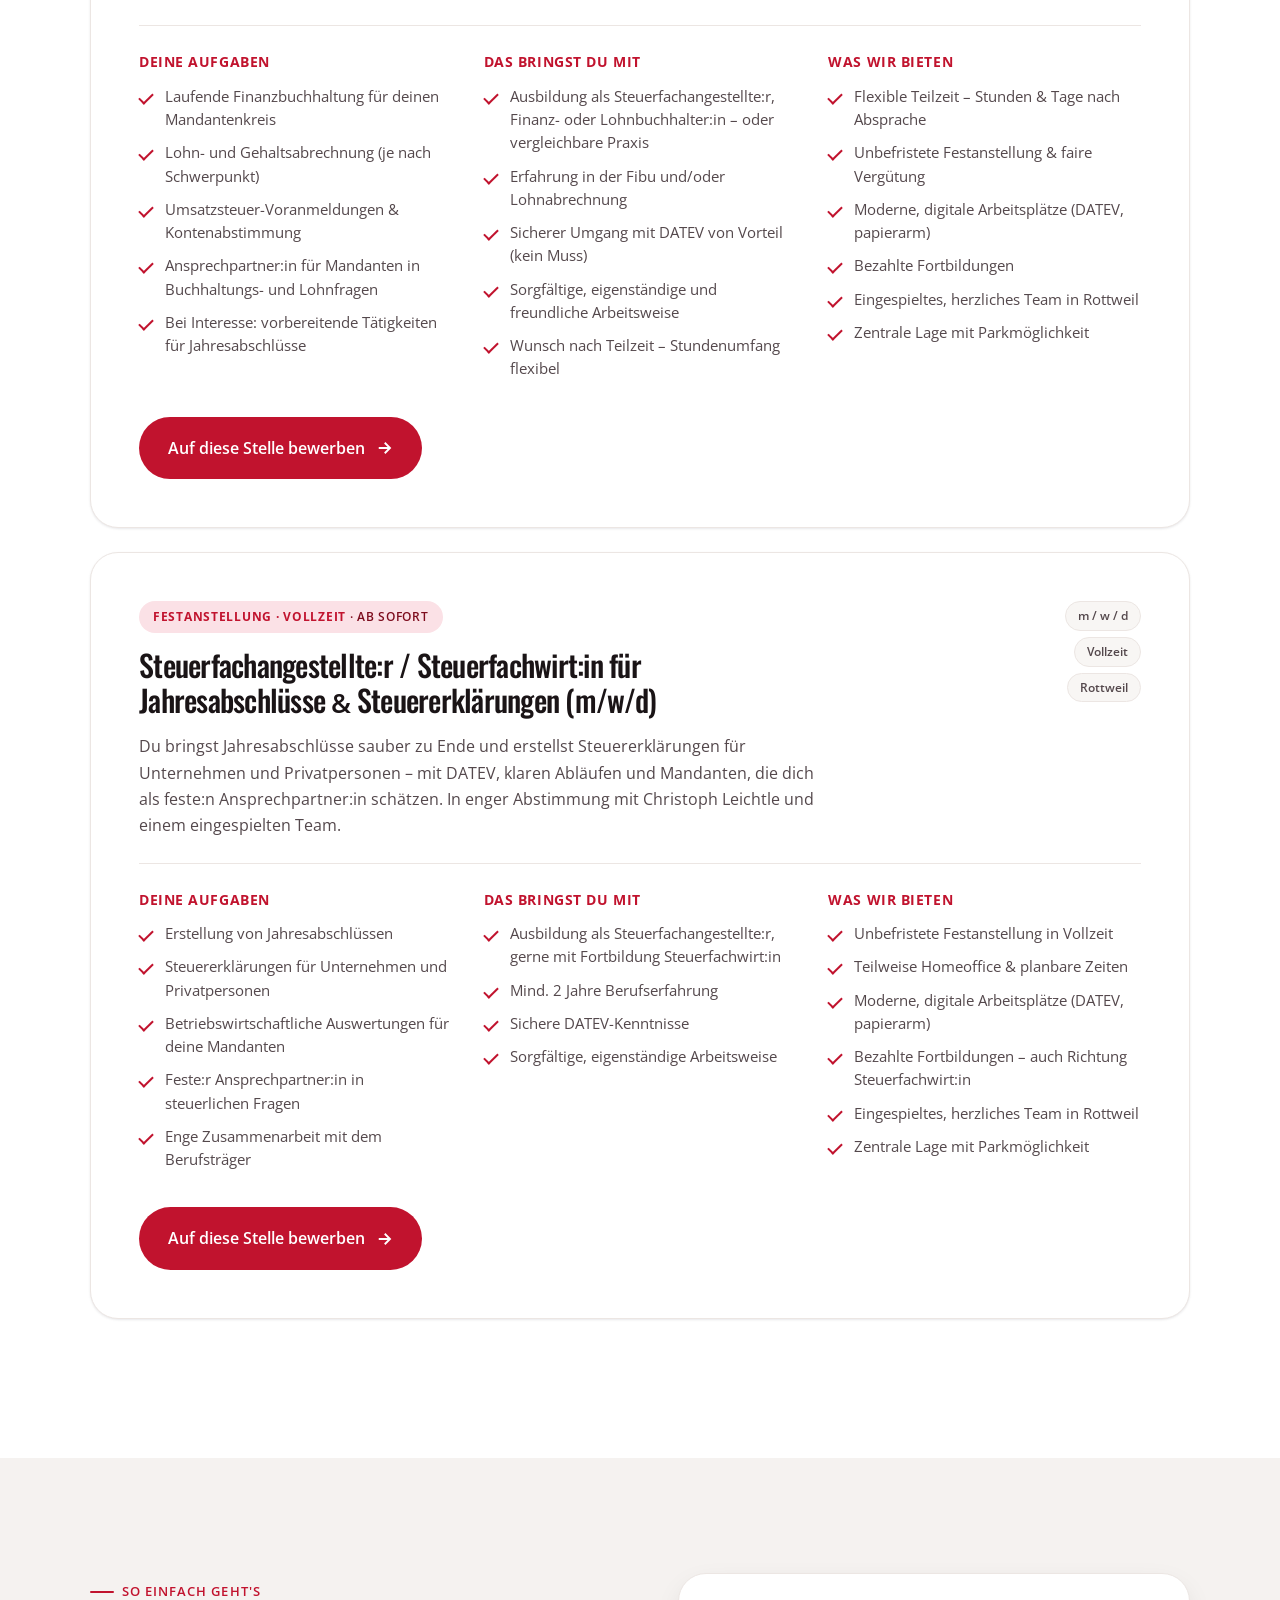
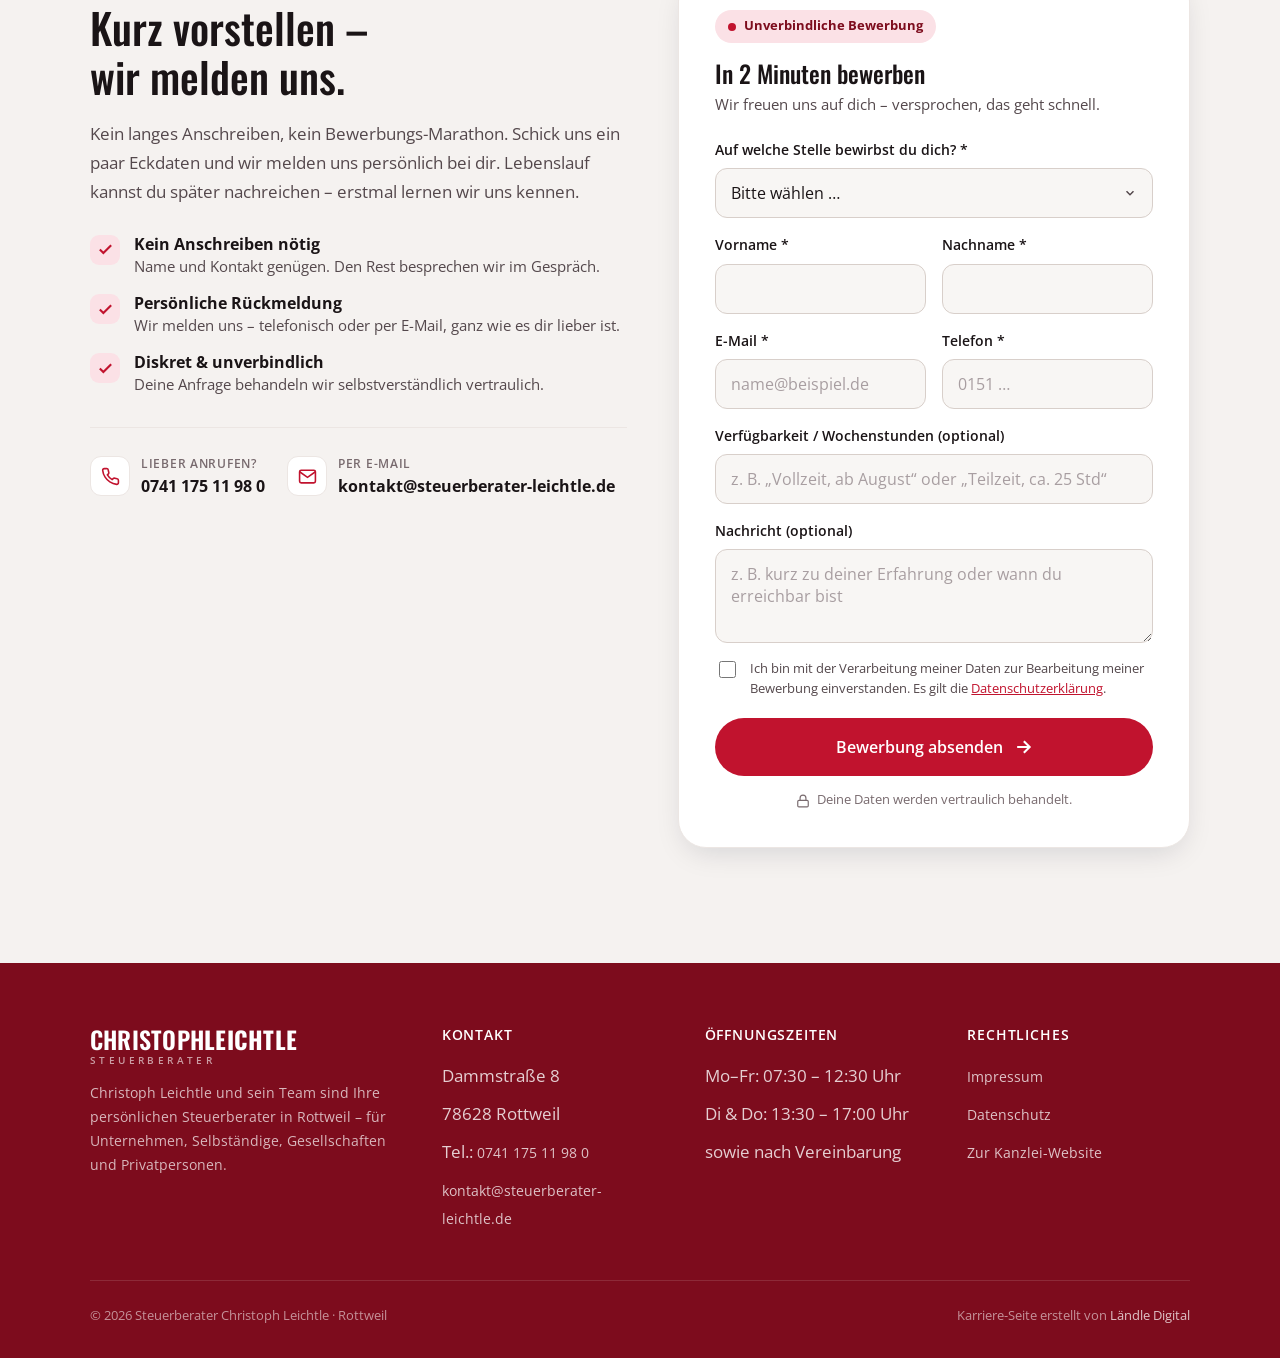
==== commit d35d68a1: "Rename index-22.html to index.html" ====
--- a/index.html
+++ b/index.html
@@ -2434,6 +2434,44 @@
   flex-shrink: 0;
 }
 @media (max-width: 860px) { .team-media { max-width: 560px; margin: 0 auto; } }
+
+/* --- Mobile-Feinschliff: Text & saubere Zeilenumbrüche -------------------- */
+/* Lange Wörter nie überlaufen lassen */
+p, li, h1, h2, h3, h4 { overflow-wrap: break-word; }
+
+@media (max-width: 640px) {
+  /* Deutsche Silbentrennung (html lang="de") → gleichmäßige Zeilen */
+  p, li, h1, h2, h3, h4 { hyphens: auto; -webkit-hyphens: auto; }
+
+  /* Hero: erzwungenen Umbruch aufheben (text-wrap:balance übernimmt), kompakter */
+  .page-hero h1 br { display: none; }
+  .page-hero h1 { font-size: 33px; line-height: 1.22; }
+  .page-hero h1 em { display: inline; }
+  .page-hero p { font-size: 16.5px; line-height: 1.6; }
+  .page-hero .pill { font-size: 12px; padding: 6px 13px 6px 11px; }
+
+  /* Sektions-Überschriften kompakter → weniger Zeilen */
+  .section-head h2 { font-size: 28px; }
+  .appform-intro h2 { font-size: 26px; }
+  .appform__title { font-size: 22px; }
+
+  /* Fließtext etwas kompakter, Job-Lead auch */
+  .section-head p { font-size: 16px; }
+  .job-detail__lead { font-size: 15.5px; }
+
+  /* Trust-Strip aufgeräumter */
+  .trust-strip { gap: 10px 16px; margin-top: 30px; }
+  .trust-strip__item { font-size: 13.5px; }
+
+  /* Etwas weniger vertikaler Abstand auf kleinen Screens */
+  .section { padding-block: 58px; }
+}
+
+@media (max-width: 390px) {
+  .page-hero h1 { font-size: 30px; }
+  .section-head h2 { font-size: 26px; }
+  .appform-intro h2 { font-size: 24px; }
+}
 .perk {
   display: inline-flex;
   align-items: center;
@@ -2488,7 +2526,7 @@
 <section class="page-hero">
   <div class="shell page-hero__inner">
     <span class="pill"><span class="pill__dot"></span> Wir stellen ein · 2 Stellen · Voll- &amp; Teilzeit</span>
-    <h1 style="margin-top:22px;">Buchhaltung, Lohn <span class="amp">&amp;</span> Steuern —<br/><em style="color:#ffe1e7; font-style:normal; font-weight:300;">bei Menschen, die dich schätzen.</em></h1>
+    <h1 style="margin-top:22px;">Buchhaltung, Lohn <span class="amp">&amp;</span> Steuern <br/><em style="color:#ffe1e7; font-style:normal; font-weight:300;">— bei Menschen, die dich schätzen.</em></h1>
     <p>
       Unsere Steuerkanzlei im Herzen von Rottweil sucht Verstärkung – in Voll- und Teilzeit.
       Ob laufende Finanzbuchhaltung &amp; Lohn oder Jahresabschlüsse &amp; Steuererklärungen:
@@ -2811,7 +2849,7 @@
 
         <label class="consent">
           <input type="checkbox" name="datenschutz" required />
-          <span>Ich bin mit der Verarbeitung meiner Daten zur Bearbeitung meiner Bewerbung einverstanden. Es gilt die <a href="https://www.steuerberater-leichtle.de/datenschutz" target="_blank" rel="noopener">Datenschutzerklärung</a>.</span>
+          <span>Ich bin mit der Verarbeitung meiner Daten zur Bearbeitung meiner Bewerbung einverstanden. Es gilt die <a href="https://www.steuerberater-leichtle.de/datenschutz-steuerberater-leichtle/" target="_blank" rel="noopener">Datenschutzerklärung</a>.</span>
         </label>
 
         <button type="submit" class="btn btn--primary btn--lg btn--block">
@@ -2864,8 +2902,8 @@
       <div>
         <h4>Rechtliches</h4>
         <ul>
-          <li><a href="https://www.steuerberater-leichtle.de/impressum" target="_blank" rel="noopener">Impressum</a></li>
-          <li><a href="https://www.steuerberater-leichtle.de/datenschutz" target="_blank" rel="noopener">Datenschutz</a></li>
+          <li><a href="https://www.steuerberater-leichtle.de/impressum-steuerberater-leichtle/" target="_blank" rel="noopener">Impressum</a></li>
+          <li><a href="https://www.steuerberater-leichtle.de/datenschutz-steuerberater-leichtle/" target="_blank" rel="noopener">Datenschutz</a></li>
           <li><a href="https://www.steuerberater-leichtle.de" target="_blank" rel="noopener">Zur Kanzlei-Website</a></li>
         </ul>
       </div>
